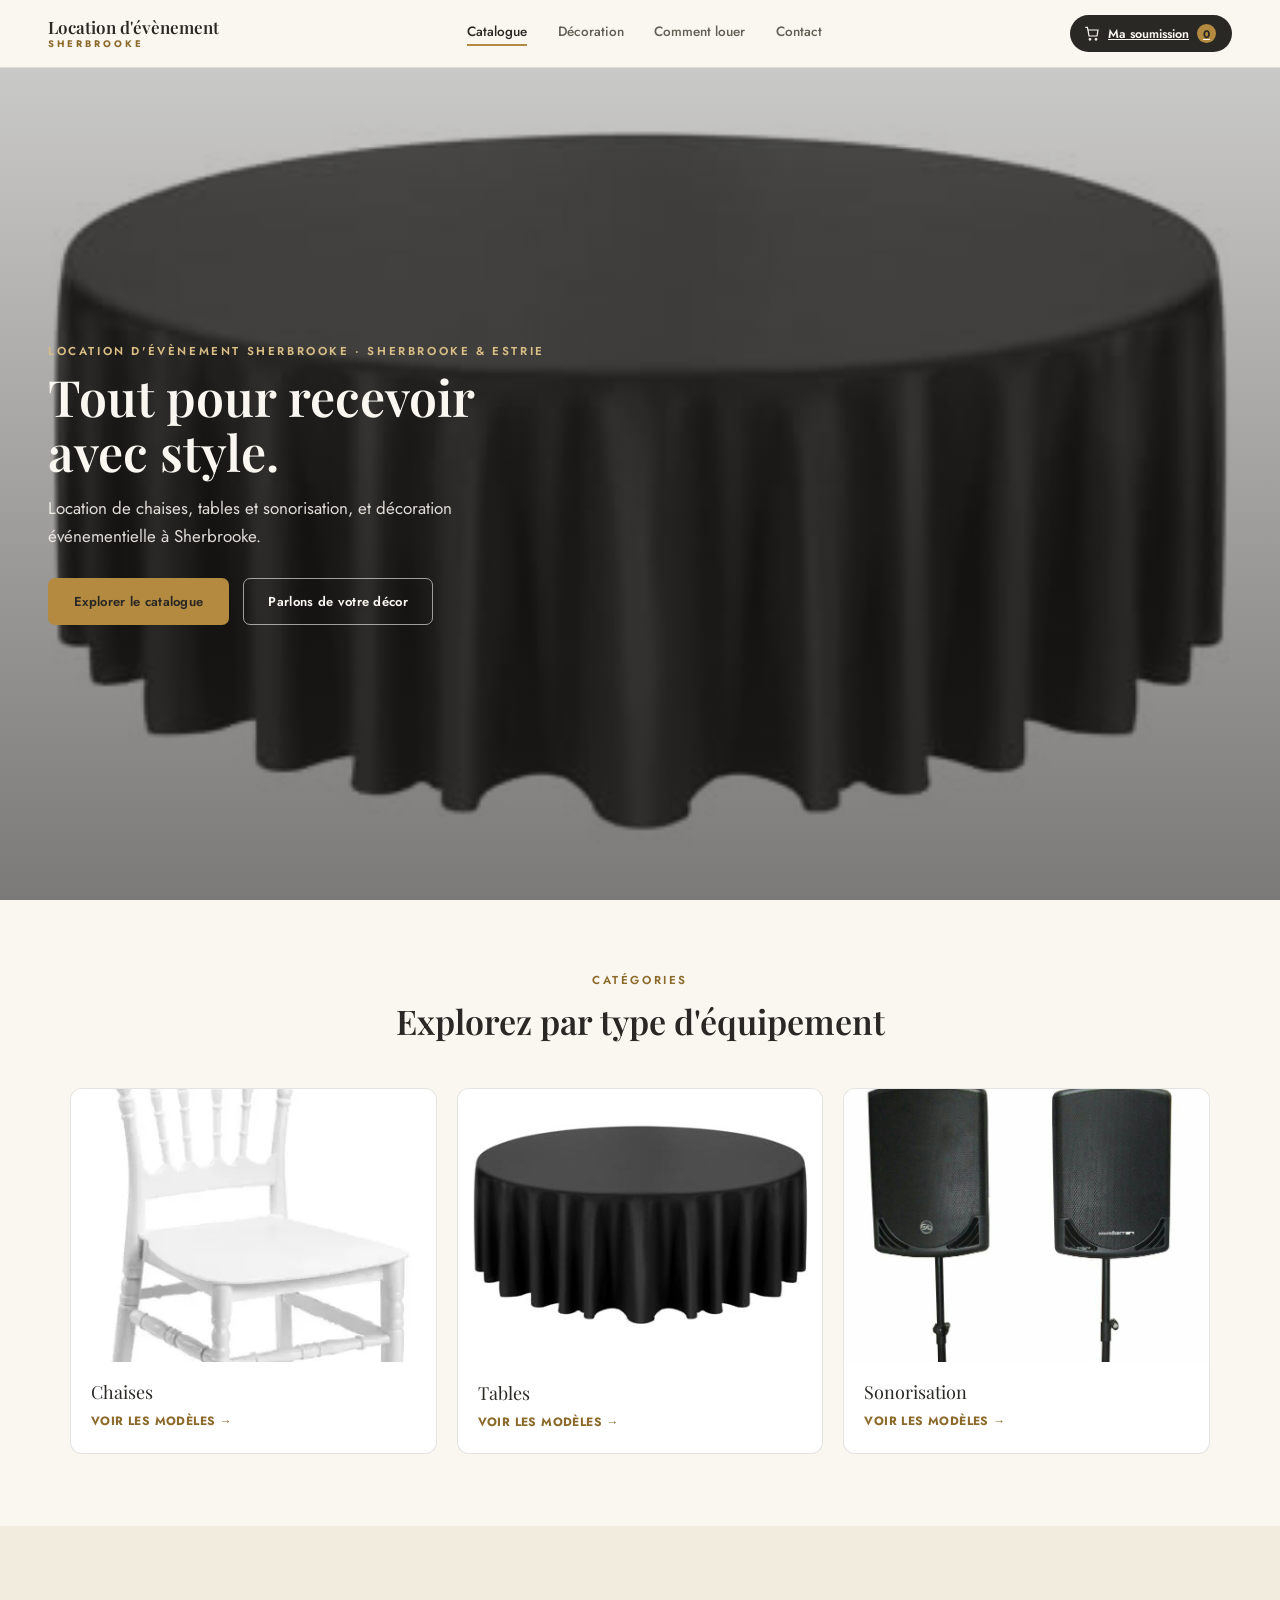
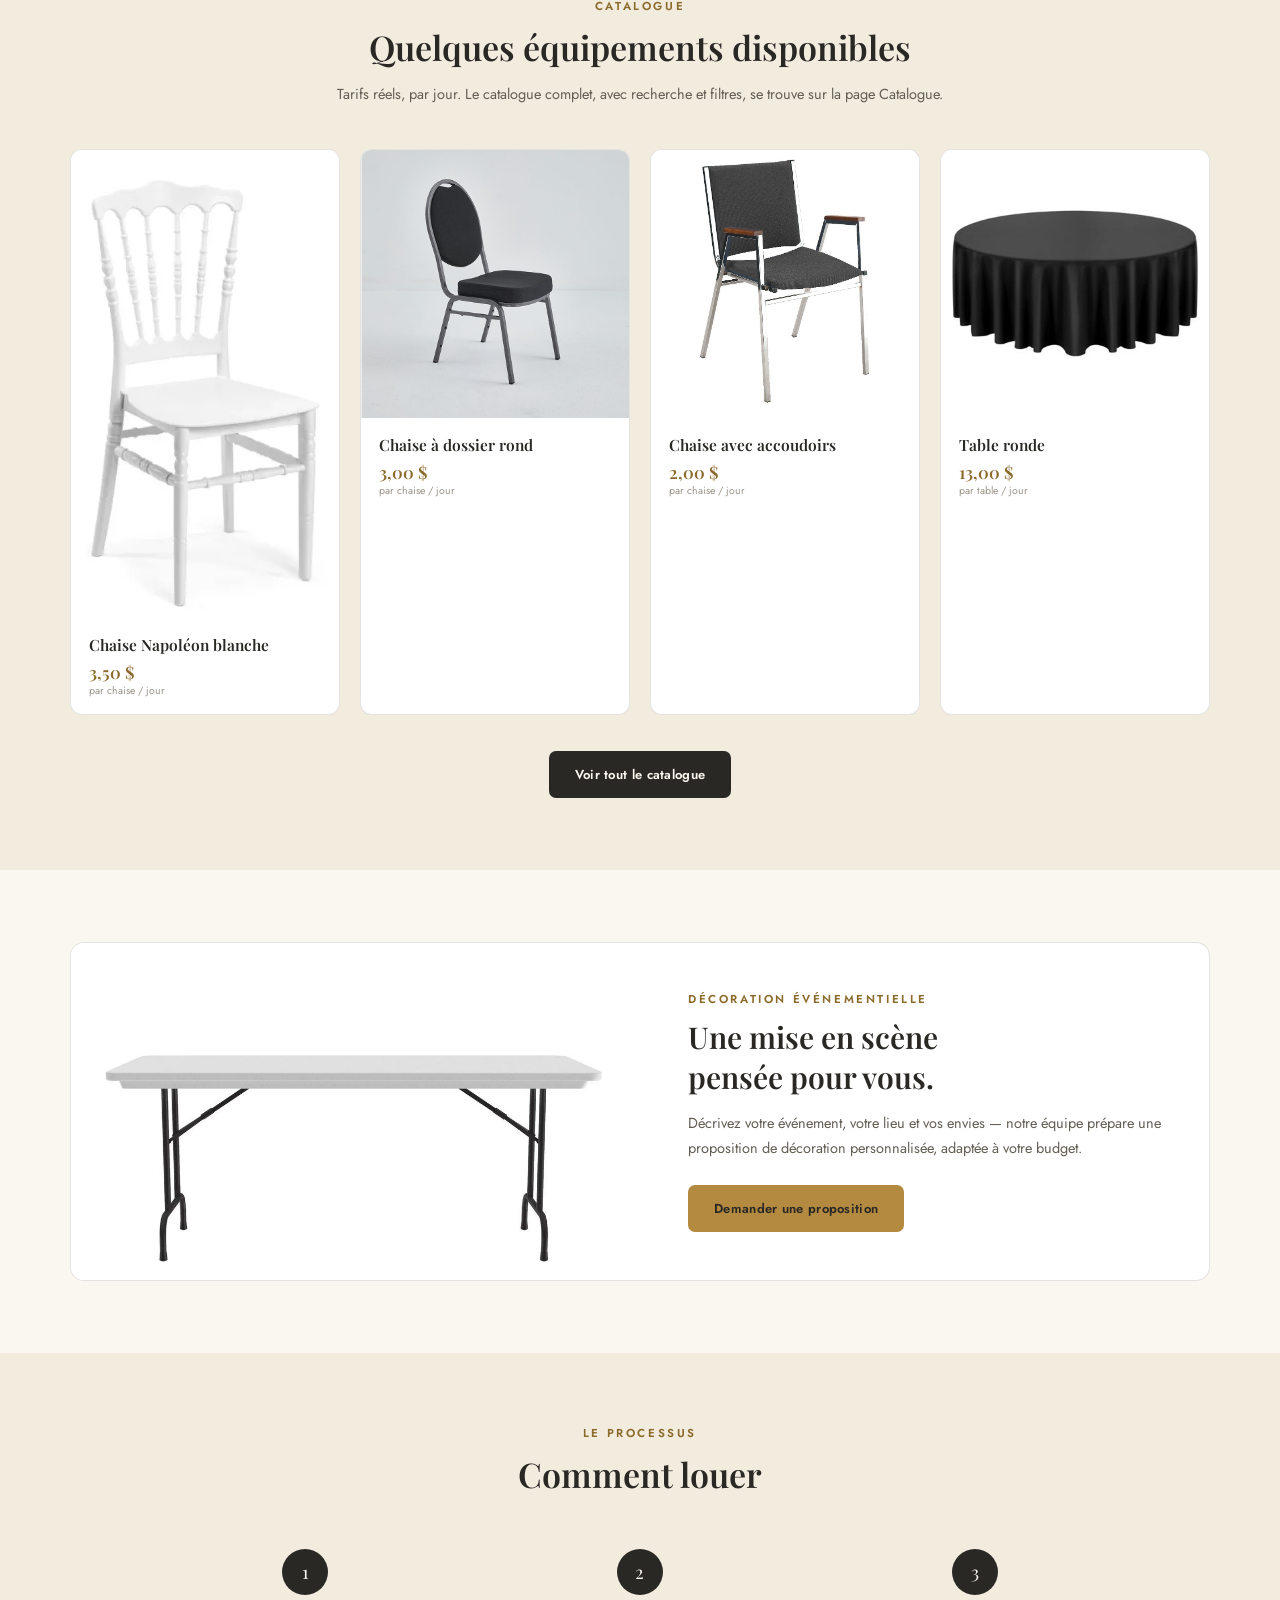
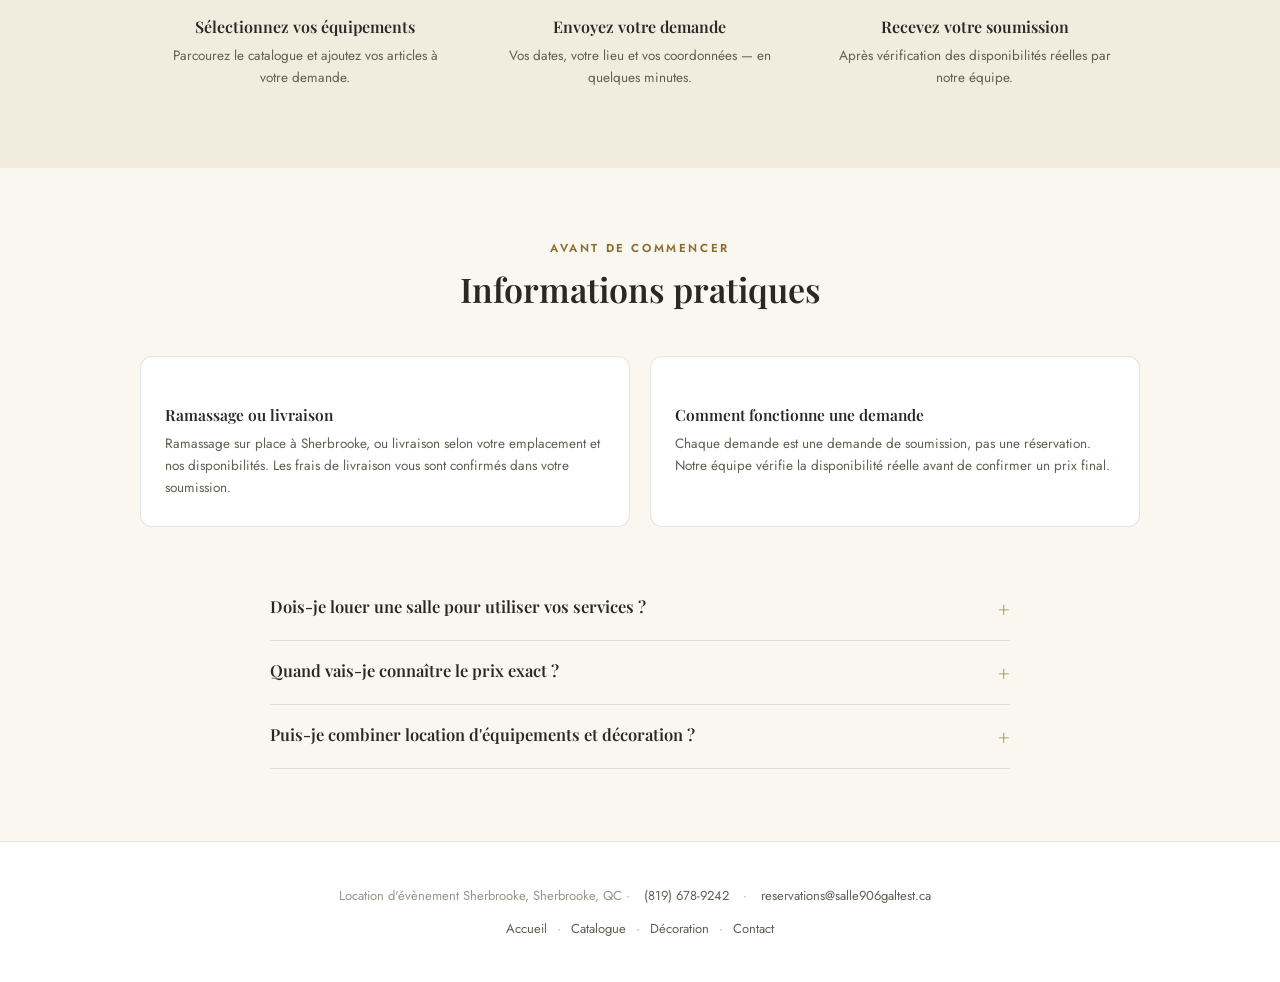
==== index.html @ 9e59a5b9 "feat: premiere version du site Location d'evenement Sherbrooke Nouveau projet, totalement distinct d" ====
<!DOCTYPE html>
<html lang="fr-CA">
<head>
<meta charset="utf-8">
<meta name="viewport" content="width=device-width, initial-scale=1">
<title>Location d'évènement Sherbrooke — Location d'équipements & décoration événementielle à Sherbrooke</title>
<meta name="description" content="Location d'évènement Sherbrooke : location de chaises, tables et sonorisation, ainsi que décoration événementielle personnalisée, pour vos événements à Sherbrooke et en Estrie — où que vous receviez.">
<link rel="canonical" href="https://locationevenementsherbrooke.ca/">
<meta property="og:type" content="website">
<meta property="og:title" content="Location d'évènement Sherbrooke | Location d'équipements & décoration événementielle">
<meta property="og:description" content="Chaises, tables, sonorisation et décoration événementielle pour particuliers, entreprises, organismes et églises — dans le lieu de votre choix.">
<meta property="og:url" content="https://locationevenementsherbrooke.ca/">
<meta property="og:image" content="https://locationevenementsherbrooke.ca/table-ronde-nappe-noire.jpg">
<meta property="og:locale" content="fr_CA">
<meta name="twitter:card" content="summary_large_image">
<link rel="preload" as="image" href="table-ronde-nappe-noire.jpg" fetchpriority="high">
<link rel="preconnect" href="https://fonts.googleapis.com">
<link href="https://fonts.googleapis.com/css2?family=Playfair+Display:ital,wght@0,500;0,600;1,500&family=Jost:wght@300;400;500;600;700&display=swap" rel="stylesheet">
<script type="application/ld+json">
{
  "@context": "https://schema.org",
  "@type": "LocalBusiness",
  "@id": "https://locationevenementsherbrooke.ca/#business",
  "name": "Location d'évènement Sherbrooke",
  "url": "https://locationevenementsherbrooke.ca/",
  "telephone": "+1-819-678-9242",
  "email": "reservations@salle906galtest.ca",
  "areaServed": "Sherbrooke, Estrie, Québec",
  "description": "Location d'équipements événementiels et décoration événementielle à Sherbrooke et en Estrie."
}
</script>
<style>
html,body{margin:0;padding:0;scroll-behavior:smooth}
*{box-sizing:border-box}
::selection{background:#BE9B52;color:#fff}
:root{
  --ivory:#FAF7F0; --ivory-2:#F2ECDE; --white:#FFFFFF;
  --anthracite:#2A2825; --anthracite-soft:#635E54; --anthracite-faint:#9A9387;
  --gold:#B38A3F; --gold-soft:#D9BE86; --gold-deep:#8C6A2B;
  --line:rgba(42,40,37,.13); --line-soft:rgba(42,40,37,.07);
}
body{font-family:'Jost',sans-serif;background:var(--ivory);color:var(--anthracite);overflow-x:hidden}
a{color:inherit}
img{max-width:100%}
h1,h2,h3{font-family:'Playfair Display',serif;font-weight:600;margin:0;text-wrap:balance;color:var(--anthracite)}
.eyebrow{font-size:11.5px;letter-spacing:2.6px;text-transform:uppercase;color:var(--gold-deep);margin-bottom:10px;font-weight:600}
.btn{display:inline-flex;align-items:center;justify-content:center;gap:8px;cursor:pointer;text-decoration:none;background:var(--anthracite);color:var(--ivory);padding:14px 26px;font-size:13px;letter-spacing:.3px;border-radius:7px;border:none;font-family:'Jost',sans-serif;font-weight:600;transition:background .2s,transform .15s}
.btn:hover{background:var(--gold-deep);transform:translateY(-1px)}
.btn-gold{background:var(--gold);color:var(--anthracite)}
.btn-gold:hover{background:var(--gold-soft)}
.btn-outline{display:inline-flex;align-items:center;justify-content:center;gap:8px;text-decoration:none;border:1.5px solid var(--anthracite);color:var(--anthracite);padding:12.5px 24px;font-size:13px;letter-spacing:.3px;border-radius:7px;background:none;cursor:pointer;font-family:'Jost',sans-serif;font-weight:600;transition:all .2s}
.btn-outline:hover{background:var(--anthracite);color:var(--ivory)}
.btn-outline.on-white{border-color:rgba(250,247,240,.6);color:var(--ivory)}
.btn-outline.on-white:hover{background:var(--ivory);color:var(--anthracite)}
.btn-sm{padding:9px 16px;font-size:12px}

/* ---- Nav (identique au catalogue) ---- */
nav{position:sticky;top:0;z-index:200;display:flex;align-items:center;justify-content:space-between;gap:16px;padding:0 clamp(18px,4vw,48px);height:68px;background:rgba(250,247,240,.94);backdrop-filter:blur(10px);border-bottom:1px solid var(--line)}
.logo-link{display:flex;flex-direction:column;justify-content:center;flex:0 0 auto;text-decoration:none;line-height:1.08}
.logo-text{font-family:'Playfair Display',serif;font-weight:600;font-size:clamp(14px,2.1vw,17px);color:var(--anthracite);white-space:nowrap}
.logo-sub{display:block;font-family:'Jost',sans-serif;font-size:9.5px;letter-spacing:3px;color:var(--gold-deep);font-weight:700;margin-top:2px}
.nav-center{display:none;gap:clamp(18px,2.4vw,36px);font-size:13.5px;font-weight:500}
.nav-center a{text-decoration:none;color:var(--anthracite-soft);padding-bottom:3px;border-bottom:2px solid transparent;transition:color .2s,border-color .2s}
.nav-center a:hover,.nav-center a.is-current{color:var(--anthracite);border-color:var(--gold)}
.nav-right{display:flex;align-items:center;gap:10px}
.cart-btn{position:relative;display:inline-flex;align-items:center;gap:8px;background:var(--anthracite);color:var(--ivory);border:none;border-radius:999px;padding:9px 16px 9px 14px;font-size:12.5px;font-weight:600;cursor:pointer;font-family:'Jost',sans-serif}
.cart-btn .count{background:var(--gold);color:var(--anthracite);border-radius:999px;min-width:19px;height:19px;padding:0 5px;display:inline-flex;align-items:center;justify-content:center;font-size:11px;font-weight:700}
.menu-toggle{display:flex;align-items:center;justify-content:center;width:40px;height:40px;background:none;border:1px solid var(--line);border-radius:7px;cursor:pointer;color:var(--anthracite)}
@media (min-width:900px){ .nav-center{display:flex} .menu-toggle{display:none} }
.mobile-menu{position:fixed;inset:68px 0 0 0;z-index:190;background:var(--ivory);display:none;flex-direction:column;padding:28px clamp(18px,4vw,48px);gap:4px;overflow-y:auto}
.mobile-menu.is-open{display:flex}
.mobile-menu a{text-decoration:none;color:var(--anthracite);font-family:'Playfair Display',serif;font-size:26px;padding:14px 0;border-bottom:1px solid var(--line-soft)}
@media (min-width:900px){ .mobile-menu{display:none!important} }

section{padding:72px clamp(18px,4vw,48px)}
.section-head{text-align:center;max-width:620px;margin:0 auto 44px}
.section-head p{color:var(--anthracite-soft);font-size:14.5px;line-height:1.65;margin-top:12px}
.section-head h2{font-size:clamp(25px,3.2vw,34px)}
.reveal{opacity:0;transform:translateY(22px);transition:opacity .7s cubic-bezier(.2,.7,.2,1),transform .7s cubic-bezier(.2,.7,.2,1)}
.reveal.is-visible{opacity:1;transform:none}
.reveal-delay-1.is-visible{transition-delay:.1s}
.reveal-delay-2.is-visible{transition-delay:.2s}
@media (prefers-reduced-motion:reduce){ .reveal{opacity:1!important;transform:none!important;transition:none!important} html{scroll-behavior:auto} }

/* ---- Hero ---- */
.hero{position:relative;min-height:calc(100vh - 68px);max-height:680px;display:flex;align-items:center;background:linear-gradient(180deg,rgba(42,40,37,.25) 0%,rgba(42,40,37,.62) 100%),url('table-ronde-nappe-noire.jpg');background-size:cover;background-position:center}
.hero-inner{padding:0 clamp(18px,4vw,48px);max-width:720px;color:var(--ivory)}
.hero .eyebrow{color:var(--gold-soft)}
.hero h1{font-size:clamp(30px,5vw,50px);line-height:1.1;color:var(--ivory)}
.hero p.lead{font-size:clamp(14.5px,1.5vw,17px);color:rgba(250,247,240,.88);line-height:1.6;max-width:480px;margin:16px 0 0}
.hero .ctas{display:flex;gap:14px;flex-wrap:wrap;margin-top:28px}

/* ---- Catégories ---- */
.cat-grid{display:grid;grid-template-columns:repeat(auto-fit,minmax(230px,1fr));gap:20px;max-width:1140px;margin:0 auto}
.cat-card{display:flex;flex-direction:column;text-decoration:none;background:var(--white);border:1px solid var(--line);border-radius:12px;overflow:hidden;transition:transform .2s,box-shadow .2s}
.cat-card:hover{transform:translateY(-4px);box-shadow:0 18px 36px -16px rgba(42,40,37,.22)}
.cat-photo{aspect-ratio:4/3;background-size:cover;background-position:center}
.cat-body{padding:18px 20px 22px}
.cat-title{font-family:'Playfair Display',serif;font-size:18px;color:var(--anthracite)}
.cat-link{display:block;margin-top:8px;font-size:12px;letter-spacing:.4px;text-transform:uppercase;color:var(--gold-deep);font-weight:700}

/* ---- Produits (apercu) ---- */
.pgrid{display:grid;grid-template-columns:repeat(auto-fit,minmax(230px,1fr));gap:20px;max-width:1140px;margin:0 auto}
.pcard{background:var(--white);border:1px solid var(--line);border-radius:12px;overflow:hidden;display:flex;flex-direction:column;transition:transform .2s,box-shadow .2s}
.pcard:hover{transform:translateY(-3px);box-shadow:0 16px 32px -14px rgba(42,40,37,.2)}
.pcard-photo{position:relative;aspect-ratio:4/3;background:linear-gradient(145deg,#efe7d6,#e3d8c0)}
.pcard-photo img{width:100%;height:100%;object-fit:cover;display:block}
.pcard-body{padding:16px 18px}
.pcard-body h3{font-size:15.5px}
.pcard-price{font-family:'Playfair Display',serif;font-size:17px;font-weight:600;color:var(--gold-deep);margin-top:6px}
.pcard-price small{display:block;font-family:'Jost',sans-serif;font-weight:400;font-size:10.5px;color:var(--anthracite-faint)}

/* ---- Décoration teaser ---- */
.deco-band{max-width:1140px;margin:0 auto;display:grid;grid-template-columns:1fr 1fr;gap:0;background:var(--white);border:1px solid var(--line);border-radius:14px;overflow:hidden}
.deco-band .photo{background-size:cover;background-position:center 30%;min-height:300px}
.deco-band .copy{padding:clamp(28px,4vw,48px);display:flex;flex-direction:column;justify-content:center}
.deco-band .copy p{font-size:14.5px;line-height:1.7;color:var(--anthracite-soft);margin:14px 0 24px}
@media (max-width:760px){ .deco-band{grid-template-columns:1fr} .deco-band .photo{order:-1;min-height:220px} }

/* ---- Comment louer : étapes ---- */
.steps3{display:grid;grid-template-columns:repeat(auto-fit,minmax(200px,1fr));gap:24px;max-width:980px;margin:0 auto}
.step3{text-align:center;padding:8px}
.step3-num{width:46px;height:46px;border-radius:50%;background:var(--anthracite);color:var(--ivory);font-family:'Playfair Display',serif;font-size:18px;display:flex;align-items:center;justify-content:center;margin:0 auto 16px}
.step3 h4{font-size:16px;margin-bottom:8px;font-family:'Playfair Display',serif;font-weight:600}
.step3 p{font-size:13.5px;color:var(--anthracite-soft);line-height:1.6;margin:0}

/* ---- Infos pratiques / FAQ ---- */
.info-grid{display:grid;grid-template-columns:repeat(auto-fit,minmax(240px,1fr));gap:20px;max-width:1000px;margin:0 auto 50px}
.info-card{background:var(--white);border:1px solid var(--line);border-radius:12px;padding:26px 24px}
.info-card h4{font-size:15.5px;font-family:'Playfair Display',serif;font-weight:600;margin-bottom:8px}
.info-card p{font-size:13.5px;color:var(--anthracite-soft);line-height:1.65;margin:0}
.faq{max-width:740px;margin:0 auto}
details{border-bottom:1px solid var(--line);padding:18px 0}
summary{cursor:pointer;list-style:none;display:flex;justify-content:space-between;gap:16px;font-family:'Playfair Display',serif;font-weight:600;font-size:16.5px}
summary::-webkit-details-marker{display:none}
summary::after{content:'+';color:var(--gold-deep);font-size:20px}
details[open] summary::after{content:'−'}
details p{font-size:13.5px;color:var(--anthracite-soft);line-height:1.7;margin:12px 0 0}

footer{padding:44px clamp(18px,4vw,48px);border-top:1px solid var(--line);text-align:center;font-size:13px;color:var(--anthracite-faint);background:var(--white)}
footer a{text-decoration:none;color:var(--anthracite-soft);margin:0 10px}
footer a:hover{color:var(--gold-deep)}
</style>
</head>
<body>
<noscript>
  <div style="font-family:sans-serif;background:#FAF7F0;color:#2A2825;padding:32px;max-width:900px;margin:0 auto;line-height:1.6">
    <h1>Location d'évènement Sherbrooke — Location d'équipements &amp; décoration événementielle à Sherbrooke</h1>
    <p>Chaises, tables, sonorisation et décoration événementielle, pour particuliers, entreprises, organismes et églises — où que vous receviez.</p>
    <p>Téléphone : <a href="tel:+18196789242">(819) 678-9242</a> — Courriel : <a href="mailto:reservations@salle906galtest.ca">reservations@salle906galtest.ca</a></p>
  </div>
</noscript>

<nav>
  <a class="logo-link" href="/"><span class="logo-text">Location d'évènement</span><span class="logo-sub">SHERBROOKE</span></a>
  <div class="nav-center">
    <a href="/catalogue" class="is-current">Catalogue</a>
    <a href="/decoration">Décoration</a>
    <a href="#comment-louer">Comment louer</a>
    <a href="/contact">Contact</a>
  </div>
  <div class="nav-right">
    <a class="cart-btn" href="/catalogue#panier">
      <svg width="16" height="16" viewBox="0 0 24 24" fill="none" stroke="currentColor" stroke-width="1.8"><path d="M6 6h15l-1.5 9h-12z"/><circle cx="9" cy="20" r="1.2"/><circle cx="18" cy="20" r="1.2"/><path d="M6 6L5 2H2"/></svg>
      Ma soumission <span class="count" id="cart-count">0</span>
    </a>
    <button class="menu-toggle" id="menu-toggle" aria-label="Ouvrir le menu" aria-expanded="false">
      <svg width="18" height="18" viewBox="0 0 24 24" fill="none" stroke="currentColor" stroke-width="1.8"><path d="M3 6h18M3 12h18M3 18h18"/></svg>
    </button>
  </div>
</nav>
<div class="mobile-menu" id="mobile-menu">
  <a href="/catalogue">Catalogue</a>
  <a href="/decoration">Décoration</a>
  <a href="#comment-louer">Comment louer</a>
  <a href="/contact">Contact</a>
</div>

<!-- ============ BANNIÈRE D'ACCUEIL ============ -->
<section class="hero" style="padding:0">
  <div class="hero-inner">
    <div class="eyebrow">Location d'évènement Sherbrooke · Sherbrooke &amp; Estrie</div>
    <h1>Tout pour recevoir avec style.</h1>
    <p class="lead">Location de chaises, tables et sonorisation, et décoration événementielle à Sherbrooke.</p>
    <div class="ctas">
      <a class="btn btn-gold" href="/catalogue">Explorer le catalogue</a>
      <a class="btn-outline on-white" href="/decoration">Parlons de votre décor</a>
    </div>
  </div>
</section>

<!-- ============ CATÉGORIES VISUELLES ============ -->
<section>
  <div class="section-head reveal">
    <div class="eyebrow">Catégories</div>
    <h2>Explorez par type d'équipement</h2>
  </div>
  <div class="cat-grid">
    <a class="cat-card reveal" href="/catalogue?cat=chaises">
      <div class="cat-photo" style="background-image:url('chaise-napoleon-blanche.webp')"></div>
      <div class="cat-body"><div class="cat-title">Chaises</div><span class="cat-link">Voir les modèles →</span></div>
    </a>
    <a class="cat-card reveal reveal-delay-1" href="/catalogue?cat=tables">
      <div class="cat-photo" style="background-image:url('table-ronde-nappe-noire.jpg')"></div>
      <div class="cat-body"><div class="cat-title">Tables</div><span class="cat-link">Voir les modèles →</span></div>
    </a>
    <a class="cat-card reveal reveal-delay-2" href="/catalogue?cat=sonorisation">
      <div class="cat-photo" style="background-image:url('haut-parleur-sur-pied.jpg');background-position:center 10%"></div>
      <div class="cat-body"><div class="cat-title">Sonorisation</div><span class="cat-link">Voir les modèles →</span></div>
    </a>
  </div>
</section>

<!-- ============ SÉLECTION DU CATALOGUE ============ -->
<section class="on-white" style="background:var(--ivory-2)">
  <div class="section-head reveal">
    <div class="eyebrow">Catalogue</div>
    <h2>Quelques équipements disponibles</h2>
    <p>Tarifs réels, par jour. Le catalogue complet, avec recherche et filtres, se trouve sur la page Catalogue.</p>
  </div>
  <div class="pgrid" id="preview-grid"></div>
  <div style="text-align:center;margin-top:36px">
    <a class="btn" href="/catalogue">Voir tout le catalogue</a>
  </div>
</section>

<!-- ============ DÉCORATION ÉVÉNEMENTIELLE ============ -->
<section>
  <div class="deco-band reveal">
    <div class="photo" style="background-image:url('table-rectangulaire-pliante.jpg')"></div>
    <div class="copy">
      <div class="eyebrow">Décoration événementielle</div>
      <h2 style="font-size:clamp(23px,3vw,30px)">Une mise en scène pensée pour vous.</h2>
      <p>Décrivez votre événement, votre lieu et vos envies — notre équipe prépare une proposition de décoration personnalisée, adaptée à votre budget.</p>
      <div><a class="btn btn-gold" href="/decoration">Demander une proposition</a></div>
    </div>
  </div>
</section>

<!-- ============ COMMENT LOUER ============ -->
<section id="comment-louer" style="background:var(--ivory-2)">
  <div class="section-head reveal">
    <div class="eyebrow">Le processus</div>
    <h2>Comment louer</h2>
  </div>
  <div class="steps3">
    <div class="step3 reveal"><div class="step3-num">1</div><h4>Sélectionnez vos équipements</h4><p>Parcourez le catalogue et ajoutez vos articles à votre demande.</p></div>
    <div class="step3 reveal reveal-delay-1"><div class="step3-num">2</div><h4>Envoyez votre demande</h4><p>Vos dates, votre lieu et vos coordonnées — en quelques minutes.</p></div>
    <div class="step3 reveal reveal-delay-2"><div class="step3-num">3</div><h4>Recevez votre soumission</h4><p>Après vérification des disponibilités réelles par notre équipe.</p></div>
  </div>
</section>

<!-- ============ INFOS PRATIQUES + FAQ ============ -->
<section>
  <div class="section-head reveal">
    <div class="eyebrow">Avant de commencer</div>
    <h2>Informations pratiques</h2>
  </div>
  <div class="info-grid">
    <div class="info-card reveal">
      <h4>Ramassage ou livraison</h4>
      <p>Ramassage sur place à Sherbrooke, ou livraison selon votre emplacement et nos disponibilités. Les frais de livraison vous sont confirmés dans votre soumission.</p>
    </div>
    <div class="info-card reveal reveal-delay-1">
      <h4>Comment fonctionne une demande</h4>
      <p>Chaque demande est une demande de soumission, pas une réservation. Notre équipe vérifie la disponibilité réelle avant de confirmer un prix final.</p>
    </div>
  </div>
  <div class="faq">
    <details>
      <summary>Dois-je louer une salle pour utiliser vos services ?</summary>
      <p>Non. Vous pouvez organiser votre événement dans le lieu de votre choix et louer uniquement le matériel ou la décoration dont vous avez besoin.</p>
    </details>
    <details>
      <summary>Quand vais-je connaître le prix exact ?</summary>
      <p>Après l'envoi de votre demande, notre équipe vérifie la disponibilité réelle et vous transmet une soumission précise par courriel.</p>
    </details>
    <details>
      <summary>Puis-je combiner location d'équipements et décoration ?</summary>
      <p>Oui. Cochez l'option décoration dans le formulaire de soumission, ou envoyez une demande distincte depuis la page Décoration.</p>
    </details>
  </div>
</section>

<footer>
  <div>Location d'évènement Sherbrooke, Sherbrooke, QC · <a href="tel:+18196789242">(819) 678-9242</a> · <a href="mailto:reservations@salle906galtest.ca">reservations@salle906galtest.ca</a></div>
  <div style="margin-top:14px">
    <a href="/">Accueil</a>·<a href="/catalogue">Catalogue</a>·<a href="/decoration">Décoration</a>·<a href="/contact">Contact</a>
  </div>
</footer>

<script src="./equipment-catalog.js"></script>
<script>
function formatCAD(n){ return Number(n).toLocaleString('fr-CA', { style:'currency', currency:'CAD' }); }
function renderPreview(){
  const el = document.getElementById('preview-grid');
  const items = EQUIPMENT_ITEMS.filter(i => i.price != null).slice(0, 4);
  el.innerHTML = items.map(i => `
    <div class="pcard">
      <div class="pcard-photo">
        ${i.photo ? `<img src="${i.photo}" alt="${i.name}" loading="lazy" style="object-position:${i.photoPosition||'center'}" onerror="this.style.display='none'">` : ''}
      </div>
      <div class="pcard-body">
        <h3>${i.name}</h3>
        <div class="pcard-price">${formatCAD(i.price)}<small>${i.unit||''}</small></div>
      </div>
    </div>`).join('');
}
function renderCartCount(){
  try {
    const cart = JSON.parse(sessionStorage.getItem('eq906r_cart_v1') || '[]');
    document.getElementById('cart-count').textContent = cart.reduce((n,c)=>n+c.qty,0);
  } catch(e){}
}
const menuToggle = document.getElementById('menu-toggle');
const mobileMenu = document.getElementById('mobile-menu');
menuToggle.addEventListener('click', () => {
  const open = mobileMenu.classList.toggle('is-open');
  menuToggle.setAttribute('aria-expanded', open ? 'true' : 'false');
});
function initReveal(){
  const els = document.querySelectorAll('.reveal:not(.is-visible)');
  if (!('IntersectionObserver' in window)) { els.forEach(el => el.classList.add('is-visible')); return; }
  const io = new IntersectionObserver((entries) => {
    entries.forEach(entry => { if (entry.isIntersecting){ entry.target.classList.add('is-visible'); io.unobserve(entry.target); } });
  }, { threshold:.15, rootMargin:'0px 0px -60px 0px' });
  els.forEach(el => io.observe(el));
}
renderPreview();
renderCartCount();
initReveal();
</script>
</body>
</html>
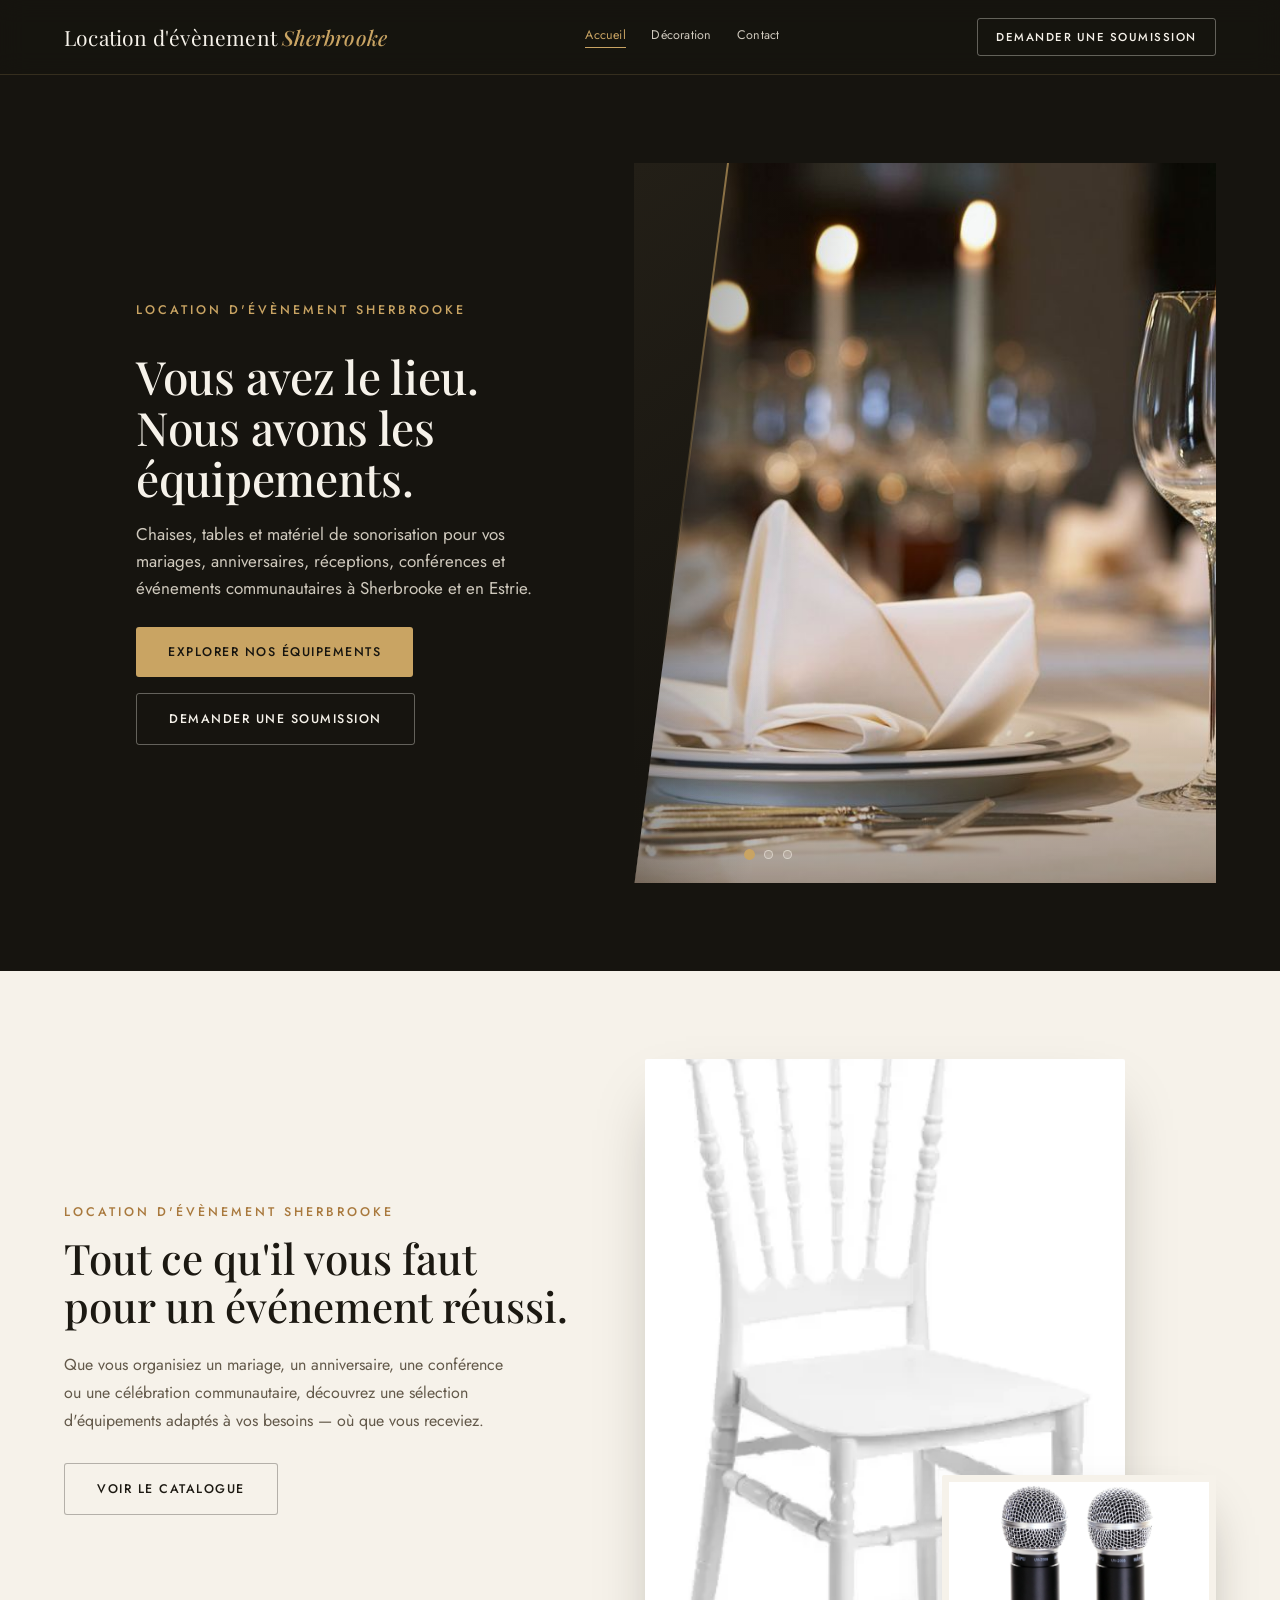
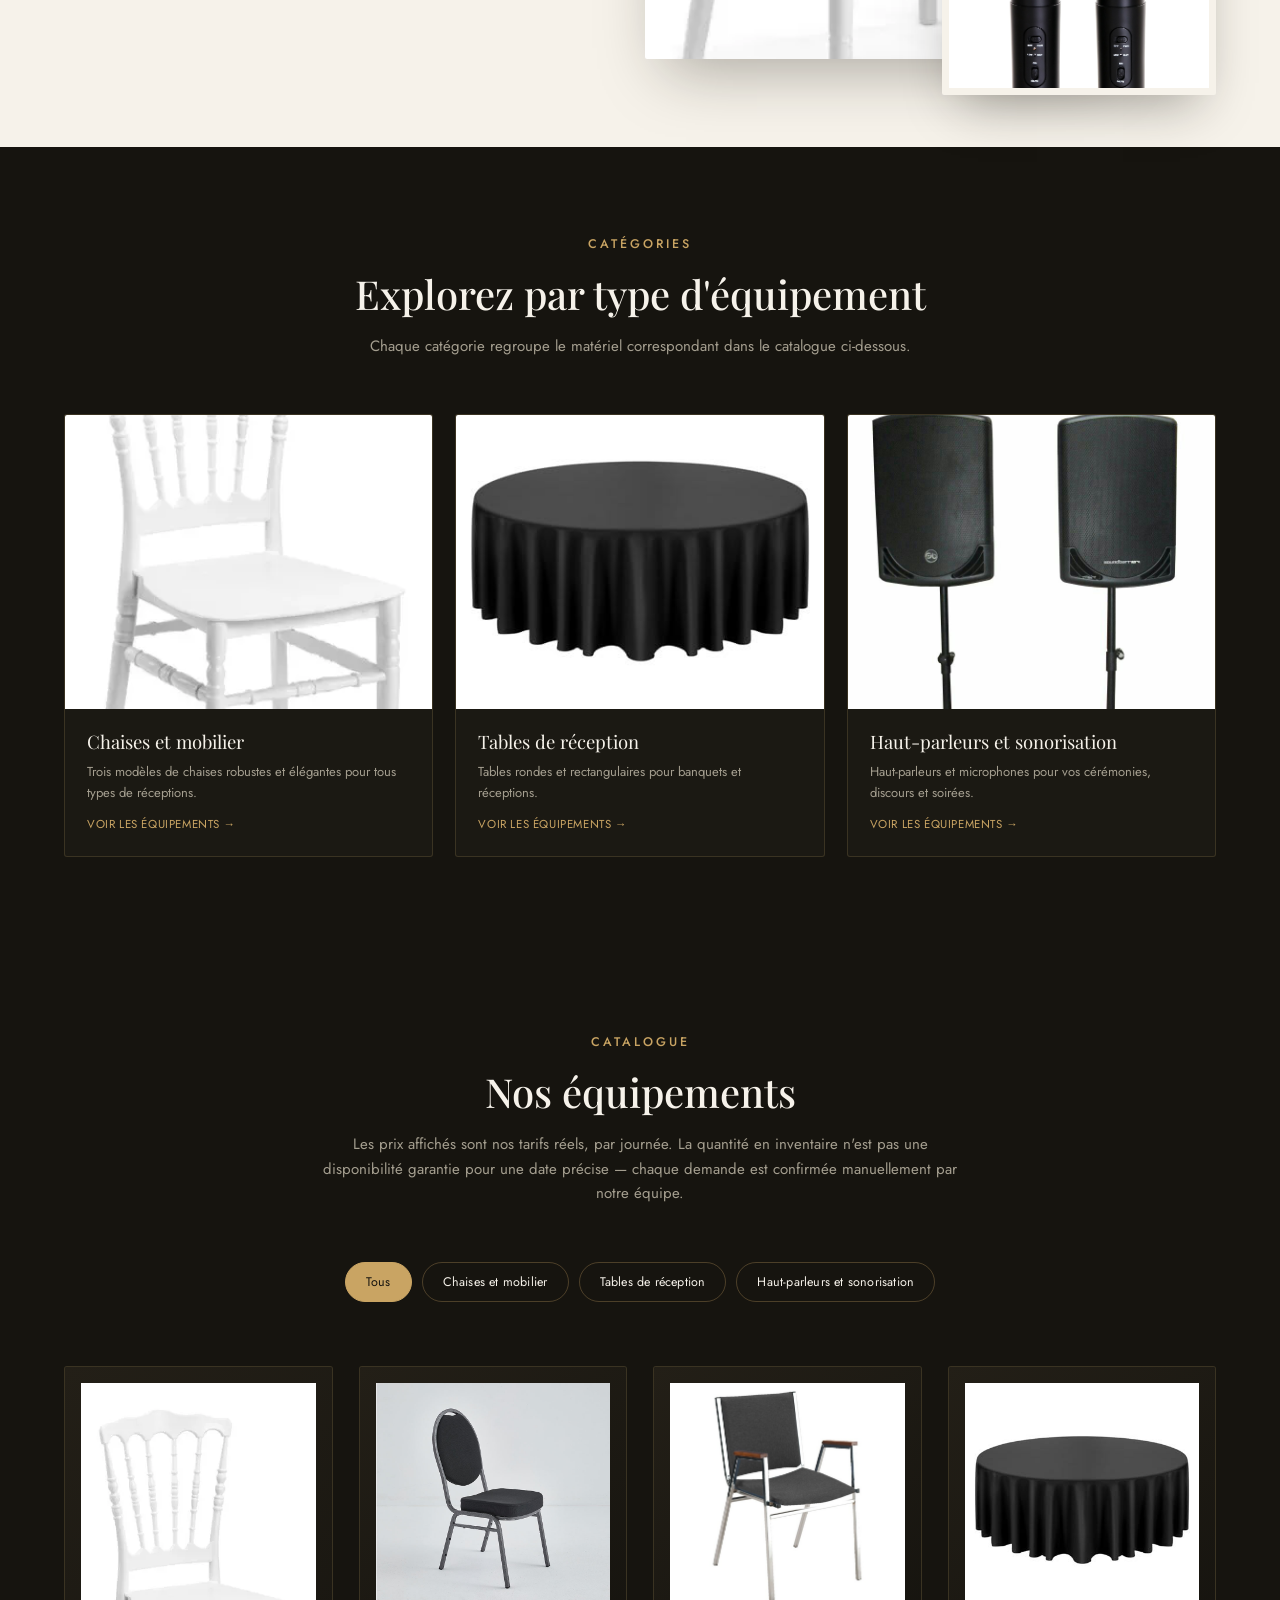
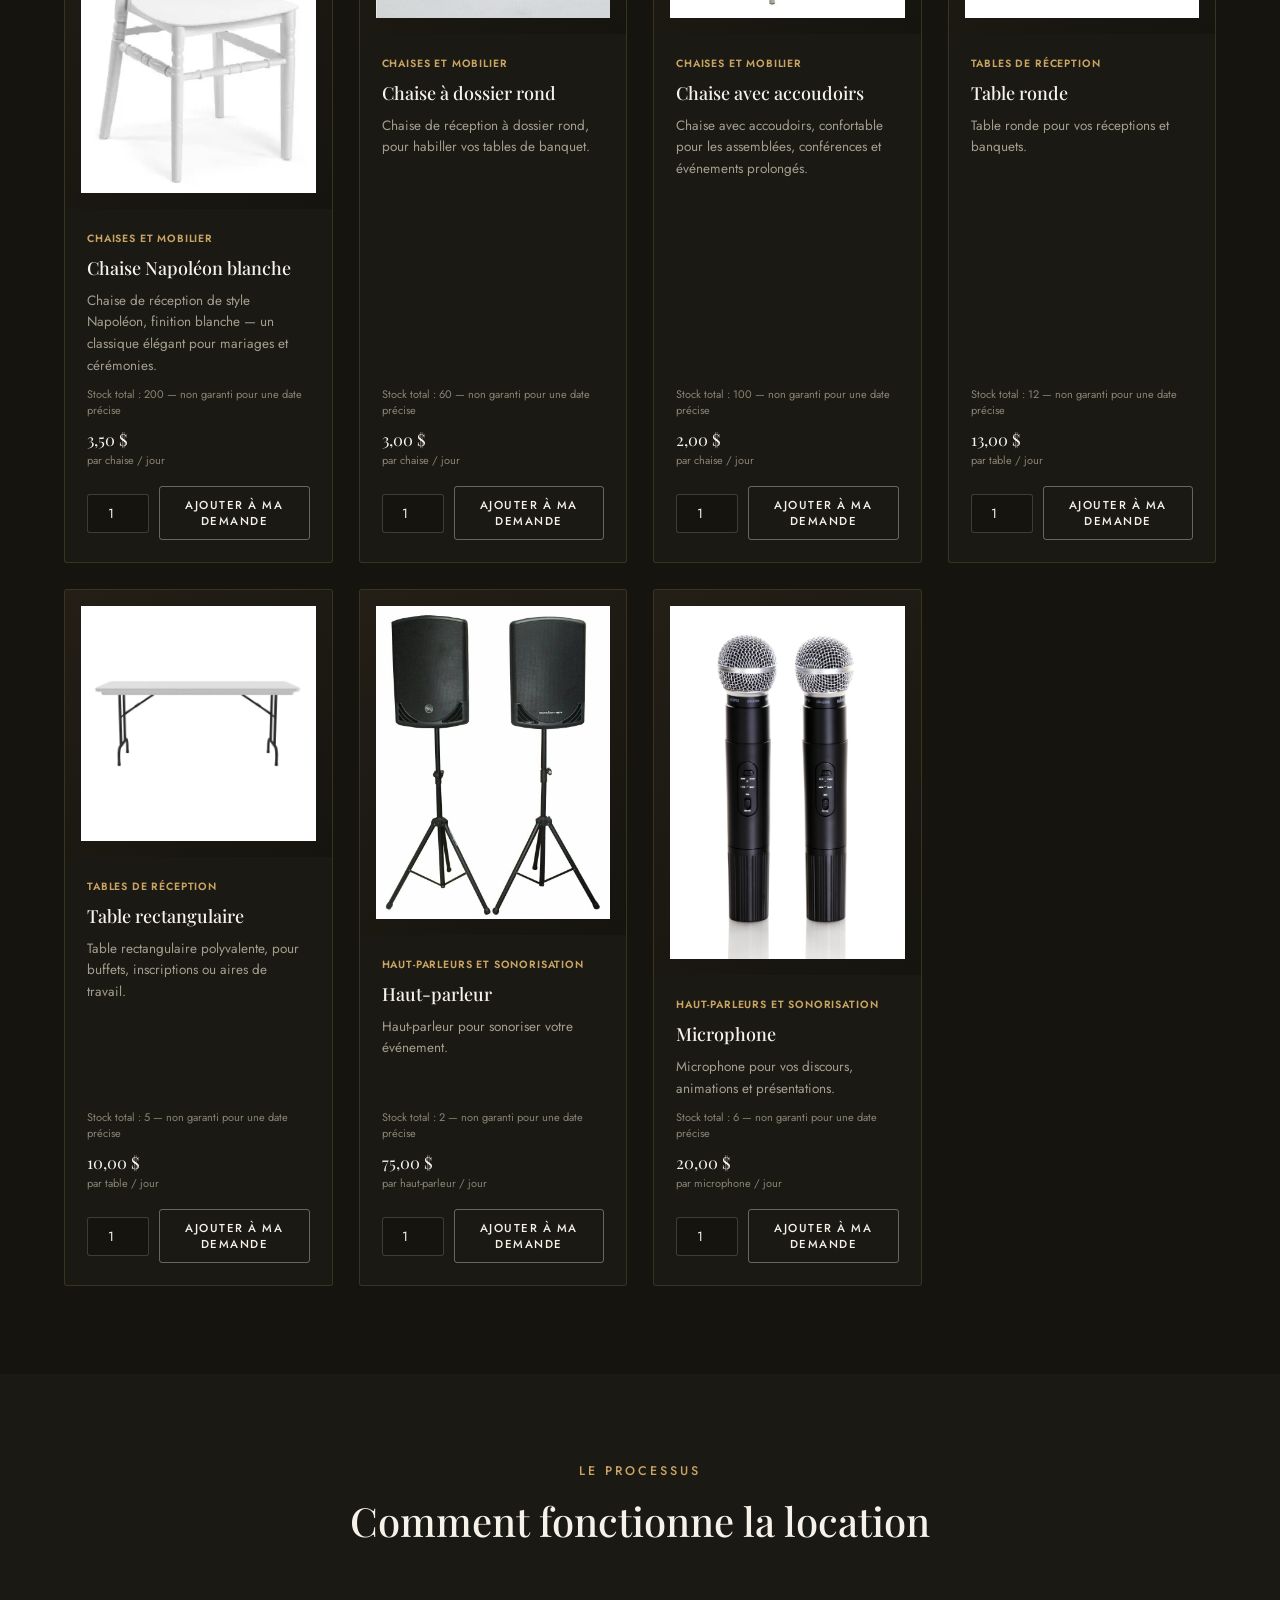
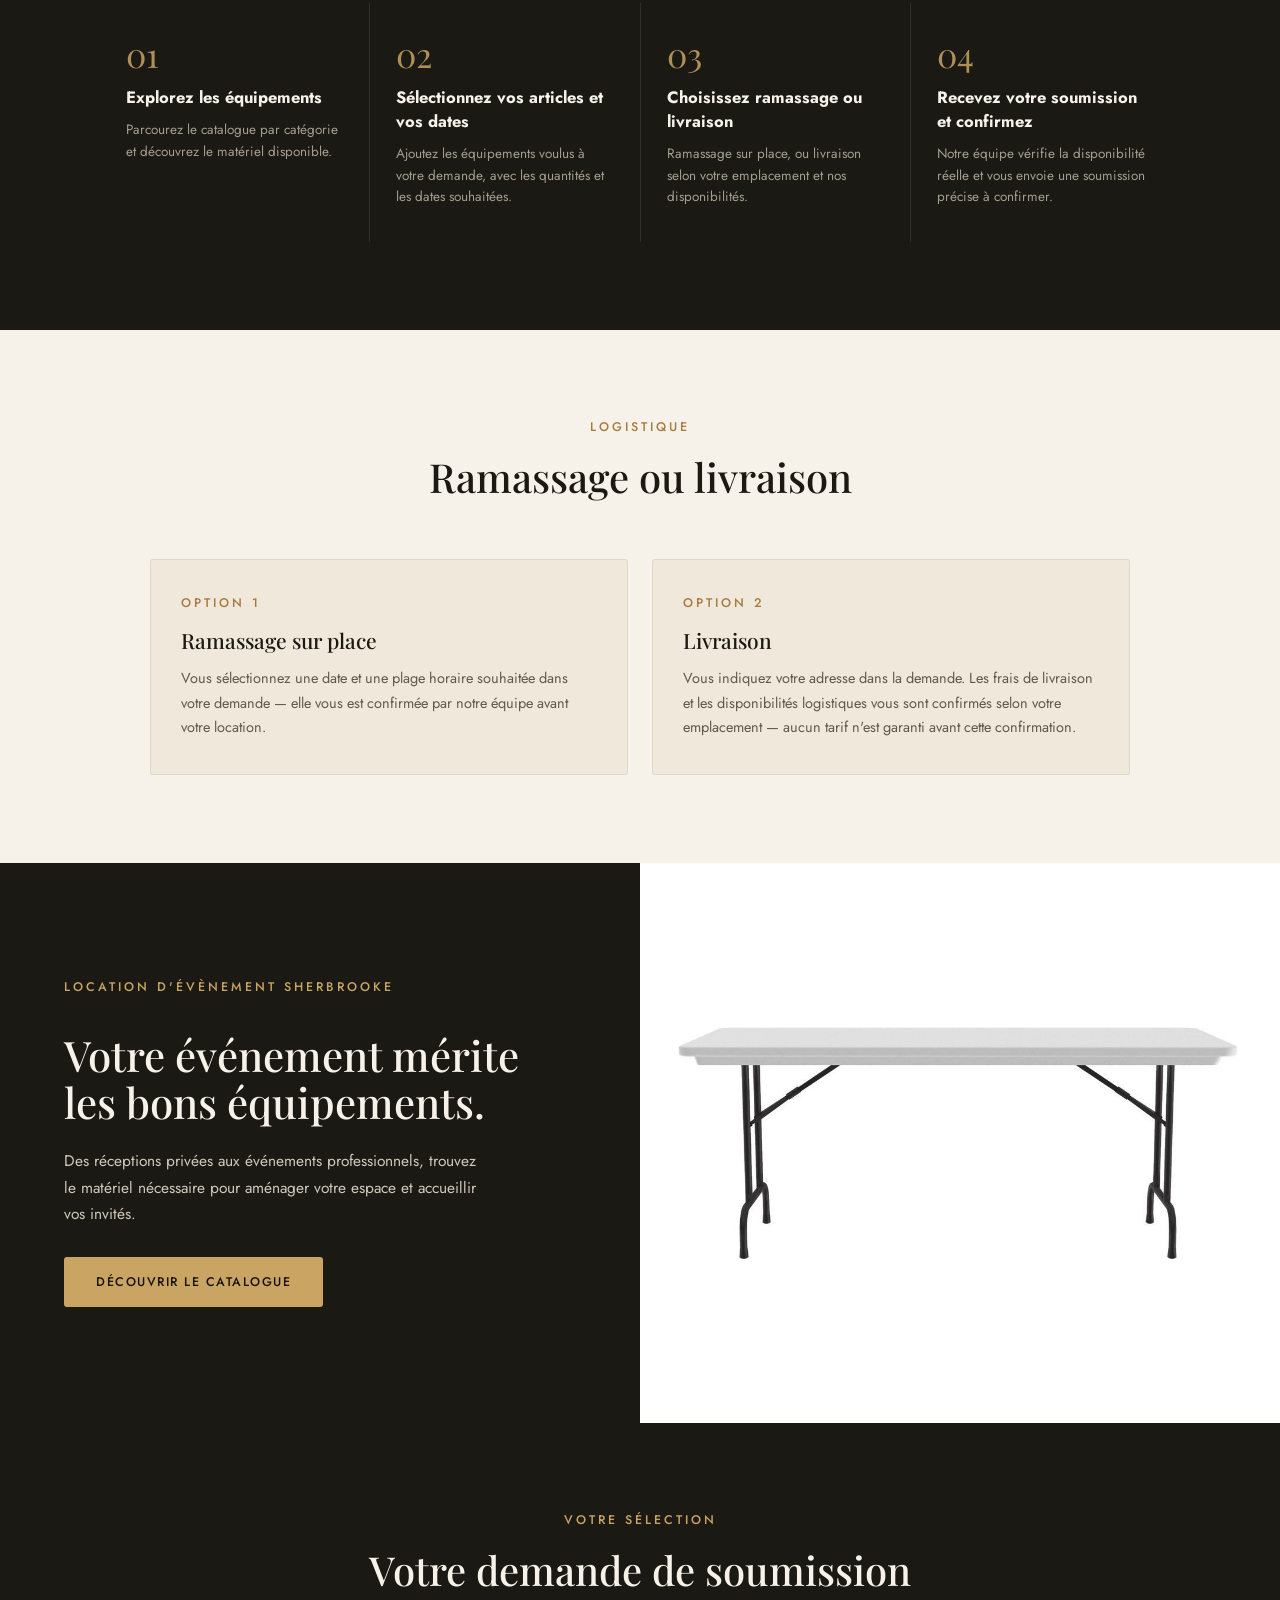
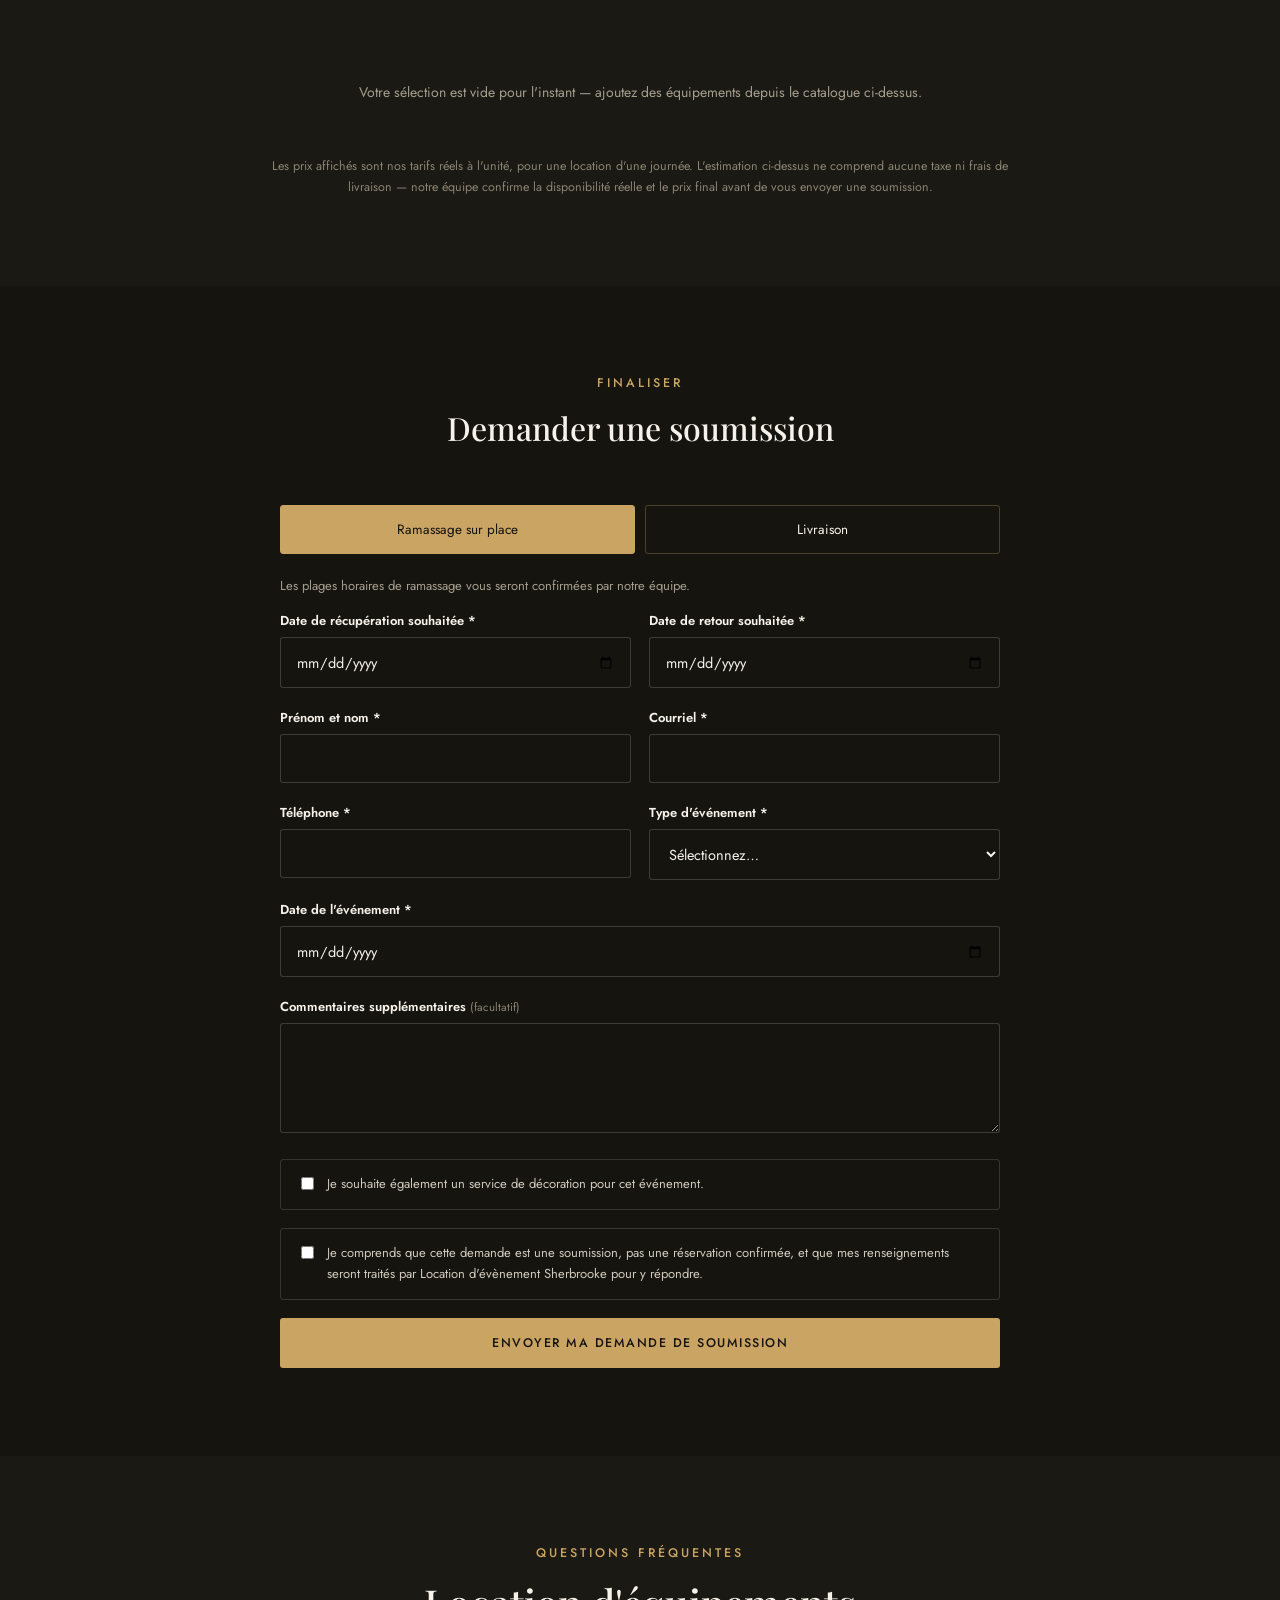
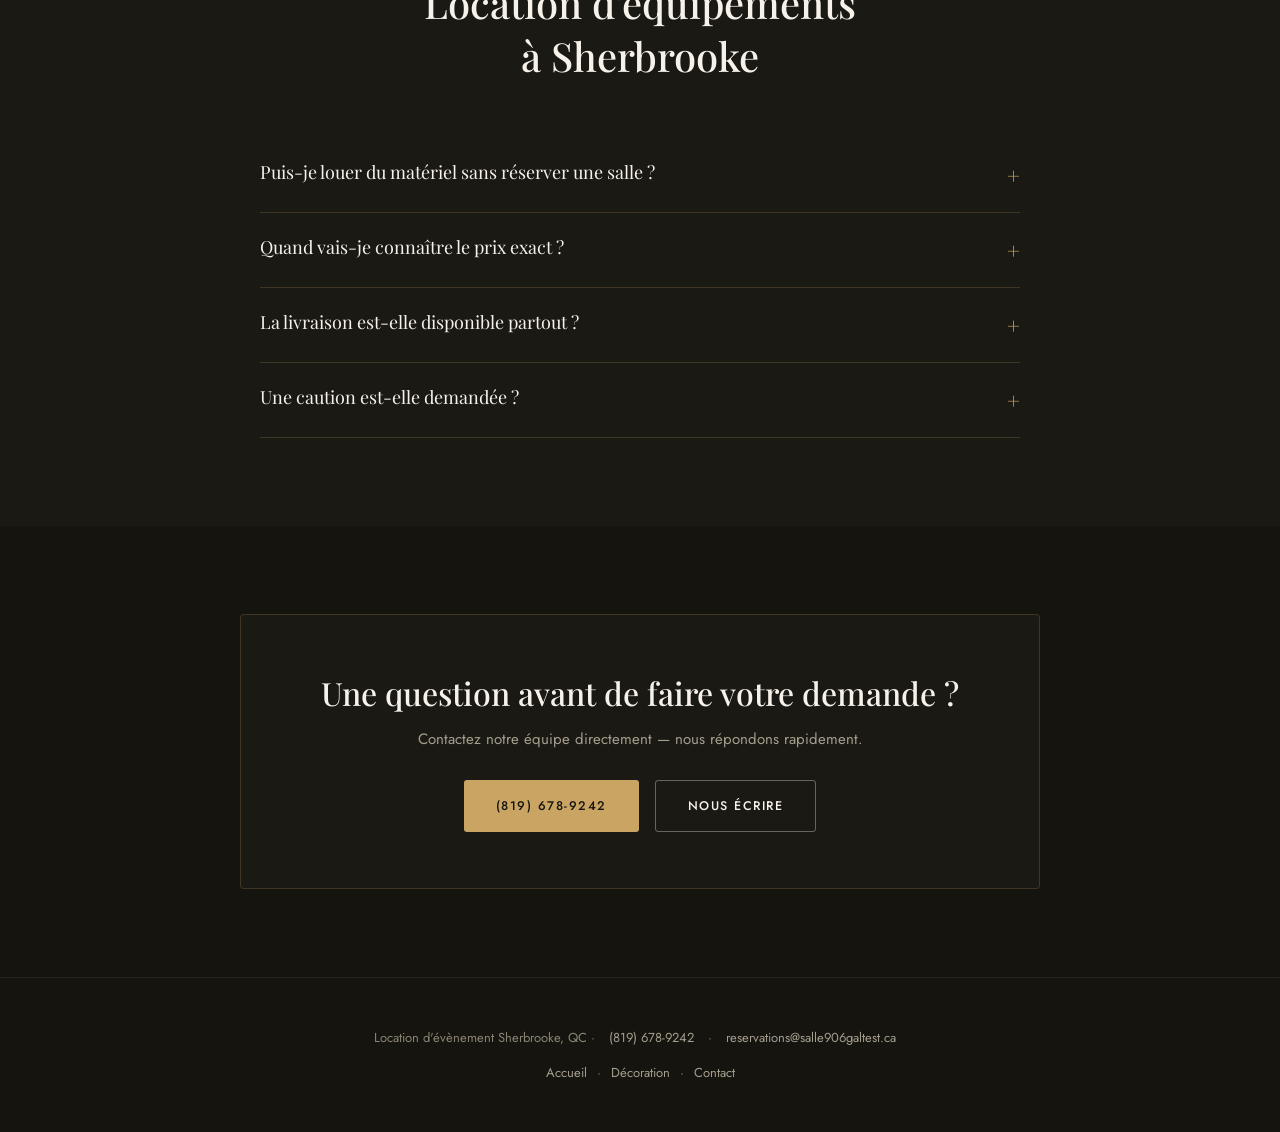
==== commit 1f142120: "refactor: page d'accueil reprend exactement la mise en page de /location-equipements Remplace le the" ====
--- a/index.html
+++ b/index.html
@@ -3,19 +3,19 @@
 <head>
 <meta charset="utf-8">
 <meta name="viewport" content="width=device-width, initial-scale=1">
-<title>Location d'évènement Sherbrooke — Location d'équipements & décoration événementielle à Sherbrooke</title>
-<meta name="description" content="Location d'évènement Sherbrooke : location de chaises, tables et sonorisation, ainsi que décoration événementielle personnalisée, pour vos événements à Sherbrooke et en Estrie — où que vous receviez.">
+<title>Location d'équipements événementiels à Sherbrooke | Location d'évènement Sherbrooke</title>
+<meta name="description" content="Chaises, tables et équipements de sonorisation à louer à Sherbrooke. Ramassage sur place ou livraison selon disponibilité. Demandez une soumission gratuite.">
 <link rel="canonical" href="https://locationevenementsherbrooke.ca/">
 <meta property="og:type" content="website">
-<meta property="og:title" content="Location d'évènement Sherbrooke | Location d'équipements & décoration événementielle">
-<meta property="og:description" content="Chaises, tables, sonorisation et décoration événementielle pour particuliers, entreprises, organismes et églises — dans le lieu de votre choix.">
+<meta property="og:title" content="Location d'évènement Sherbrooke">
+<meta property="og:description" content="Location de chaises, tables et sonorisation à Sherbrooke.">
 <meta property="og:url" content="https://locationevenementsherbrooke.ca/">
-<meta property="og:image" content="https://locationevenementsherbrooke.ca/table-ronde-nappe-noire.jpg">
+<meta property="og:image" content="https://locationevenementsherbrooke.ca/hero-assiettes.jpg">
 <meta property="og:locale" content="fr_CA">
 <meta name="twitter:card" content="summary_large_image">
-<link rel="preload" as="image" href="table-ronde-nappe-noire.jpg" fetchpriority="high">
+<link rel="preload" as="image" href="hero-assiettes.jpg" fetchpriority="high">
 <link rel="preconnect" href="https://fonts.googleapis.com">
-<link href="https://fonts.googleapis.com/css2?family=Playfair+Display:ital,wght@0,500;0,600;1,500&family=Jost:wght@300;400;500;600;700&display=swap" rel="stylesheet">
+<link href="https://fonts.googleapis.com/css2?family=Playfair+Display:ital,wght@0,400;0,500;0,600;0,700;1,500&family=Jost:wght@300;400;500;600&display=swap" rel="stylesheet">
 <script type="application/ld+json">
 {
   "@context": "https://schema.org",
@@ -26,309 +26,939 @@
   "telephone": "+1-819-678-9242",
   "email": "reservations@salle906galtest.ca",
   "areaServed": "Sherbrooke, Estrie, Québec",
-  "description": "Location d'équipements événementiels et décoration événementielle à Sherbrooke et en Estrie."
+  "description": "Location d'équipements événementiels à Sherbrooke : chaises, tables et sonorisation."
+}
+</script>
+<script type="application/ld+json">
+{
+  "@context": "https://schema.org",
+  "@type": "ItemList",
+  "itemListElement": [
+    {"@type":"ListItem","position":1,"item":{"@type":"Product","name":"Chaise Napoléon blanche","category":"Chaises et mobilier","offers":{"@type":"Offer","price":"3.50","priceCurrency":"CAD"}}},
+    {"@type":"ListItem","position":2,"item":{"@type":"Product","name":"Chaise à dossier rond","category":"Chaises et mobilier","offers":{"@type":"Offer","price":"3.00","priceCurrency":"CAD"}}},
+    {"@type":"ListItem","position":3,"item":{"@type":"Product","name":"Chaise avec accoudoirs","category":"Chaises et mobilier","offers":{"@type":"Offer","price":"2.00","priceCurrency":"CAD"}}},
+    {"@type":"ListItem","position":4,"item":{"@type":"Product","name":"Table ronde","category":"Tables de réception","offers":{"@type":"Offer","price":"13.00","priceCurrency":"CAD"}}},
+    {"@type":"ListItem","position":5,"item":{"@type":"Product","name":"Table rectangulaire","category":"Tables de réception","offers":{"@type":"Offer","price":"10.00","priceCurrency":"CAD"}}},
+    {"@type":"ListItem","position":6,"item":{"@type":"Product","name":"Haut-parleur","category":"Haut-parleurs et sonorisation","offers":{"@type":"Offer","price":"75.00","priceCurrency":"CAD"}}},
+    {"@type":"ListItem","position":7,"item":{"@type":"Product","name":"Microphone","category":"Haut-parleurs et sonorisation","offers":{"@type":"Offer","price":"20.00","priceCurrency":"CAD"}}}
+  ]
 }
 </script>
 <style>
 html,body{margin:0;padding:0;scroll-behavior:smooth}
 *{box-sizing:border-box}
-::selection{background:#BE9B52;color:#fff}
+::selection{background:#c9a463;color:#16140f}
+
 :root{
-  --ivory:#FAF7F0; --ivory-2:#F2ECDE; --white:#FFFFFF;
-  --anthracite:#2A2825; --anthracite-soft:#635E54; --anthracite-faint:#9A9387;
-  --gold:#B38A3F; --gold-soft:#D9BE86; --gold-deep:#8C6A2B;
-  --line:rgba(42,40,37,.13); --line-soft:rgba(42,40,37,.07);
-}
-body{font-family:'Jost',sans-serif;background:var(--ivory);color:var(--anthracite);overflow-x:hidden}
+  --ink:#16140f;
+  --ink-2:#1b1913;
+  --ink-3:#0f0e0a;
+  --gold:#c9a463;
+  --gold-hover:#dcbd82;
+  --cream:#f6f2ea;
+  --cream-2:#efe8db;
+  --cream-3:#e6ddc8;
+  --text-muted:#cfc9bd;
+  --text-dim:#a49e8f;
+  --text-faint:#8a8474;
+  --line:rgba(201,164,99,.18);
+  --ink-on-cream:#1c1912;
+  --muted-on-cream:#63594a;
+  --faint-on-cream:#8d8268;
+}
+
+body{font-family:'Jost',sans-serif;background:var(--ink);color:var(--cream);overflow-x:hidden}
 a{color:inherit}
 img{max-width:100%}
-h1,h2,h3{font-family:'Playfair Display',serif;font-weight:600;margin:0;text-wrap:balance;color:var(--anthracite)}
-.eyebrow{font-size:11.5px;letter-spacing:2.6px;text-transform:uppercase;color:var(--gold-deep);margin-bottom:10px;font-weight:600}
-.btn{display:inline-flex;align-items:center;justify-content:center;gap:8px;cursor:pointer;text-decoration:none;background:var(--anthracite);color:var(--ivory);padding:14px 26px;font-size:13px;letter-spacing:.3px;border-radius:7px;border:none;font-family:'Jost',sans-serif;font-weight:600;transition:background .2s,transform .15s}
-.btn:hover{background:var(--gold-deep);transform:translateY(-1px)}
-.btn-gold{background:var(--gold);color:var(--anthracite)}
-.btn-gold:hover{background:var(--gold-soft)}
-.btn-outline{display:inline-flex;align-items:center;justify-content:center;gap:8px;text-decoration:none;border:1.5px solid var(--anthracite);color:var(--anthracite);padding:12.5px 24px;font-size:13px;letter-spacing:.3px;border-radius:7px;background:none;cursor:pointer;font-family:'Jost',sans-serif;font-weight:600;transition:all .2s}
-.btn-outline:hover{background:var(--anthracite);color:var(--ivory)}
-.btn-outline.on-white{border-color:rgba(250,247,240,.6);color:var(--ivory)}
-.btn-outline.on-white:hover{background:var(--ivory);color:var(--anthracite)}
-.btn-sm{padding:9px 16px;font-size:12px}
-
-/* ---- Nav (identique au catalogue) ---- */
-nav{position:sticky;top:0;z-index:200;display:flex;align-items:center;justify-content:space-between;gap:16px;padding:0 clamp(18px,4vw,48px);height:68px;background:rgba(250,247,240,.94);backdrop-filter:blur(10px);border-bottom:1px solid var(--line)}
-.logo-link{display:flex;flex-direction:column;justify-content:center;flex:0 0 auto;text-decoration:none;line-height:1.08}
-.logo-text{font-family:'Playfair Display',serif;font-weight:600;font-size:clamp(14px,2.1vw,17px);color:var(--anthracite);white-space:nowrap}
-.logo-sub{display:block;font-family:'Jost',sans-serif;font-size:9.5px;letter-spacing:3px;color:var(--gold-deep);font-weight:700;margin-top:2px}
-.nav-center{display:none;gap:clamp(18px,2.4vw,36px);font-size:13.5px;font-weight:500}
-.nav-center a{text-decoration:none;color:var(--anthracite-soft);padding-bottom:3px;border-bottom:2px solid transparent;transition:color .2s,border-color .2s}
-.nav-center a:hover,.nav-center a.is-current{color:var(--anthracite);border-color:var(--gold)}
-.nav-right{display:flex;align-items:center;gap:10px}
-.cart-btn{position:relative;display:inline-flex;align-items:center;gap:8px;background:var(--anthracite);color:var(--ivory);border:none;border-radius:999px;padding:9px 16px 9px 14px;font-size:12.5px;font-weight:600;cursor:pointer;font-family:'Jost',sans-serif}
-.cart-btn .count{background:var(--gold);color:var(--anthracite);border-radius:999px;min-width:19px;height:19px;padding:0 5px;display:inline-flex;align-items:center;justify-content:center;font-size:11px;font-weight:700}
-.menu-toggle{display:flex;align-items:center;justify-content:center;width:40px;height:40px;background:none;border:1px solid var(--line);border-radius:7px;cursor:pointer;color:var(--anthracite)}
-@media (min-width:900px){ .nav-center{display:flex} .menu-toggle{display:none} }
-.mobile-menu{position:fixed;inset:68px 0 0 0;z-index:190;background:var(--ivory);display:none;flex-direction:column;padding:28px clamp(18px,4vw,48px);gap:4px;overflow-y:auto}
-.mobile-menu.is-open{display:flex}
-.mobile-menu a{text-decoration:none;color:var(--anthracite);font-family:'Playfair Display',serif;font-size:26px;padding:14px 0;border-bottom:1px solid var(--line-soft)}
-@media (min-width:900px){ .mobile-menu{display:none!important} }
-
-section{padding:72px clamp(18px,4vw,48px)}
-.section-head{text-align:center;max-width:620px;margin:0 auto 44px}
-.section-head p{color:var(--anthracite-soft);font-size:14.5px;line-height:1.65;margin-top:12px}
-.section-head h2{font-size:clamp(25px,3.2vw,34px)}
-.reveal{opacity:0;transform:translateY(22px);transition:opacity .7s cubic-bezier(.2,.7,.2,1),transform .7s cubic-bezier(.2,.7,.2,1)}
+.wrap{max-width:1240px;margin:0 auto;padding:0 clamp(20px,5vw,64px)}
+h1,h2,h3{font-family:'Playfair Display',serif;font-weight:500;margin:0;text-wrap:balance}
+.eyebrow{font-size:12.5px;letter-spacing:3px;text-transform:uppercase;color:var(--gold);margin-bottom:14px;font-weight:500}
+
+.btn{display:inline-flex;align-items:center;gap:8px;cursor:pointer;text-decoration:none;background:var(--gold);color:var(--ink);padding:16px 32px;font-size:12.5px;letter-spacing:1.5px;text-transform:uppercase;border-radius:3px;border:none;font-family:'Jost',sans-serif;font-weight:500;transition:background .25s,box-shadow .25s,transform .25s}
+.btn:hover{background:var(--gold-hover);box-shadow:0 14px 30px rgba(201,164,99,.3);transform:translateY(-1px)}
+.btn-outline{display:inline-flex;align-items:center;gap:8px;text-decoration:none;border:1px solid rgba(246,242,234,.35);color:var(--cream);padding:16px 32px;font-size:12.5px;letter-spacing:1.5px;text-transform:uppercase;border-radius:3px;transition:border-color .25s,color .25s,background .25s;background:none;cursor:pointer;font-family:'Jost',sans-serif;font-weight:500}
+.btn-outline:hover{border-color:var(--gold);color:var(--gold)}
+.btn-outline.on-cream{border-color:rgba(28,25,18,.3);color:var(--ink-on-cream)}
+.btn-outline.on-cream:hover{border-color:var(--ink-on-cream);background:var(--ink-on-cream);color:var(--cream)}
+.btn-sm{padding:10px 18px;font-size:11.5px}
+
+/* ---- Reveal au défilement ---- */
+.reveal{opacity:0;transform:translateY(26px);transition:opacity .8s cubic-bezier(.2,.7,.2,1),transform .8s cubic-bezier(.2,.7,.2,1)}
 .reveal.is-visible{opacity:1;transform:none}
-.reveal-delay-1.is-visible{transition-delay:.1s}
-.reveal-delay-2.is-visible{transition-delay:.2s}
-@media (prefers-reduced-motion:reduce){ .reveal{opacity:1!important;transform:none!important;transition:none!important} html{scroll-behavior:auto} }
-
-/* ---- Hero ---- */
-.hero{position:relative;min-height:calc(100vh - 68px);max-height:680px;display:flex;align-items:center;background:linear-gradient(180deg,rgba(42,40,37,.25) 0%,rgba(42,40,37,.62) 100%),url('table-ronde-nappe-noire.jpg');background-size:cover;background-position:center}
-.hero-inner{padding:0 clamp(18px,4vw,48px);max-width:720px;color:var(--ivory)}
-.hero .eyebrow{color:var(--gold-soft)}
-.hero h1{font-size:clamp(30px,5vw,50px);line-height:1.1;color:var(--ivory)}
-.hero p.lead{font-size:clamp(14.5px,1.5vw,17px);color:rgba(250,247,240,.88);line-height:1.6;max-width:480px;margin:16px 0 0}
-.hero .ctas{display:flex;gap:14px;flex-wrap:wrap;margin-top:28px}
+.reveal-delay-1.is-visible{transition-delay:.12s}
+.reveal-delay-2.is-visible{transition-delay:.24s}
+@media (prefers-reduced-motion:reduce){
+  .reveal{opacity:1!important;transform:none!important;transition:none!important}
+  html{scroll-behavior:auto}
+}
+
+/* ---- Nav ---- */
+nav{position:sticky;top:0;z-index:100;display:flex;align-items:center;justify-content:space-between;gap:20px;padding:18px clamp(20px,5vw,64px);background:rgba(22,20,15,.9);backdrop-filter:blur(12px);border-bottom:1px solid var(--line);flex-wrap:wrap}
+.logo{font-family:'Playfair Display',serif;font-size:21px;text-decoration:none;letter-spacing:.2px}
+.logo b{color:var(--gold);font-style:italic;font-weight:500}
+nav .links{display:flex;gap:clamp(10px,2vw,30px);flex-wrap:wrap;font-size:12.5px}
+nav .links a{text-decoration:none;color:var(--text-muted);border-bottom:1px solid transparent;padding-bottom:3px;letter-spacing:.2px}
+nav .links a:hover,nav .links a.is-current{color:var(--gold);border-color:var(--gold)}
+
+/* ---- HERO : séparation diagonale ---- */
+.hero{position:relative;background:var(--ink)}
+.hero-grid{display:grid;grid-template-columns:minmax(0,1fr) minmax(0,1.02fr);align-items:stretch;min-height:min(80vh,720px)}
+.hero-copy{position:relative;z-index:2;display:flex;flex-direction:column;justify-content:center;gap:18px;padding:52px clamp(24px,6vw,72px);max-width:580px}
+.hero-copy h1{font-size:clamp(30px,3.8vw,46px);line-height:1.1;letter-spacing:-.3px}
+.hero-copy p.lead{font-size:clamp(15px,1.5vw,17px);color:var(--text-muted);line-height:1.6;max-width:460px;margin:0}
+.hero-copy .ctas{display:flex;gap:16px;flex-wrap:wrap;margin-top:6px}
+.hero-media{position:relative;min-height:420px;overflow:hidden;background:linear-gradient(145deg,#231f17 0%,#16140f 55%,#1b1710 100%)}
+.hero-carousel{position:absolute;inset:-2px -2px -2px 0;clip-path:polygon(16% 0,100% 0,100% 100%,0 100%);overflow:hidden}
+.hc-slide{position:absolute;inset:0;background-color:#1f1b12;background-repeat:no-repeat;background-position:center;background-size:cover;opacity:0;transition:opacity .9s ease}
+.hc-slide.is-active{opacity:1}
+.hc-overlay{position:absolute;inset:0;z-index:1;pointer-events:none;clip-path:polygon(16% 0,100% 0,100% 100%,0 100%);background:linear-gradient(100deg,rgba(22,20,15,.5) 0%,rgba(22,20,15,0) 34%),linear-gradient(0deg,rgba(22,20,15,.35),rgba(22,20,15,0) 30%)}
+.hero-media .edge{position:absolute;top:0;bottom:0;left:16%;width:2px;background:linear-gradient(180deg,var(--gold),transparent 70%);opacity:.65;transform:skewX(-7.5deg);transform-origin:top;z-index:2}
+.hc-dots{position:absolute;left:calc(16% + 18px);bottom:24px;z-index:3;display:flex;gap:10px}
+.hc-dot{width:9px;height:9px;border-radius:50%;border:1px solid rgba(246,242,234,.55);background:rgba(246,242,234,.15);padding:0;cursor:pointer;transition:background .25s,border-color .25s,transform .25s;appearance:none}
+.hc-dot:hover{border-color:var(--gold)}
+.hc-dot.is-active{background:var(--gold);border-color:var(--gold);transform:scale(1.2)}
+@media (prefers-reduced-motion:reduce){ .hc-slide{transition:none} }
+@media (max-width:900px){
+  .hero-grid{grid-template-columns:1fr;min-height:0}
+  .hero-media{order:-1;min-height:56vw;max-height:440px}
+  .hero-carousel{clip-path:none;inset:0}
+  .hc-overlay{clip-path:none;background:linear-gradient(0deg,var(--ink) 0%,rgba(22,20,15,0) 40%)}
+  .hero-media .edge{display:none}
+  .hc-dots{left:50%;transform:translateX(-50%);bottom:16px}
+  .hero-copy{padding:40px clamp(20px,6vw,40px) 52px;max-width:none}
+}
+
+/* ---- Sections génériques ---- */
+section{padding:88px clamp(20px,5vw,64px)}
+.on-cream{background:var(--cream);color:var(--ink-on-cream)}
+.on-cream .eyebrow{color:#a9793d}
+.on-cream p{color:var(--muted-on-cream)}
+.on-ink2{background:var(--ink-2)}
+.section-head{text-align:center;max-width:640px;margin:0 auto 56px}
+.section-head p{color:var(--text-dim);font-size:15px;line-height:1.65;margin-top:14px}
+.on-cream .section-head p{color:var(--muted-on-cream)}
+.section-head h2{font-size:clamp(27px,3.6vw,40px)}
+
+/* ---- Intro éditoriale ---- */
+.intro-grid{display:grid;grid-template-columns:.95fr 1.05fr;gap:clamp(30px,5vw,64px);align-items:center;max-width:1180px;margin:0 auto}
+.intro-text h2{font-size:clamp(28px,3.8vw,42px);line-height:1.14}
+.intro-text p{margin-top:20px;font-size:16px;line-height:1.75;color:var(--muted-on-cream);max-width:440px}
+.intro-photos{position:relative;min-height:420px}
+.intro-photo-main{width:84%;aspect-ratio:4/5;background-color:#d8cdb3;background-image:url('chaise-napoleon-blanche.webp');background-position:center;background-size:cover;border-radius:2px;box-shadow:0 30px 60px -20px rgba(28,25,18,.35)}
+.intro-photo-accent{position:absolute;right:0;bottom:-36px;width:48%;aspect-ratio:5/4;background-color:#1f1b12;background-image:url('microphone-sans-fil.jpg');background-position:center 15%;background-size:cover;border-radius:2px;border:7px solid var(--cream);box-shadow:0 24px 50px -18px rgba(28,25,18,.4)}
+@media (max-width:860px){
+  .intro-grid{grid-template-columns:1fr}
+  .intro-photos{min-height:0;margin-top:8px}
+  .intro-photo-main{width:100%}
+  .intro-photo-accent{position:relative;right:auto;bottom:auto;width:62%;margin:-40px 0 0 auto}
+}
 
 /* ---- Catégories ---- */
-.cat-grid{display:grid;grid-template-columns:repeat(auto-fit,minmax(230px,1fr));gap:20px;max-width:1140px;margin:0 auto}
-.cat-card{display:flex;flex-direction:column;text-decoration:none;background:var(--white);border:1px solid var(--line);border-radius:12px;overflow:hidden;transition:transform .2s,box-shadow .2s}
-.cat-card:hover{transform:translateY(-4px);box-shadow:0 18px 36px -16px rgba(42,40,37,.22)}
-.cat-photo{aspect-ratio:4/3;background-size:cover;background-position:center}
-.cat-body{padding:18px 20px 22px}
-.cat-title{font-family:'Playfair Display',serif;font-size:18px;color:var(--anthracite)}
-.cat-link{display:block;margin-top:8px;font-size:12px;letter-spacing:.4px;text-transform:uppercase;color:var(--gold-deep);font-weight:700}
-
-/* ---- Produits (apercu) ---- */
-.pgrid{display:grid;grid-template-columns:repeat(auto-fit,minmax(230px,1fr));gap:20px;max-width:1140px;margin:0 auto}
-.pcard{background:var(--white);border:1px solid var(--line);border-radius:12px;overflow:hidden;display:flex;flex-direction:column;transition:transform .2s,box-shadow .2s}
-.pcard:hover{transform:translateY(-3px);box-shadow:0 16px 32px -14px rgba(42,40,37,.2)}
-.pcard-photo{position:relative;aspect-ratio:4/3;background:linear-gradient(145deg,#efe7d6,#e3d8c0)}
-.pcard-photo img{width:100%;height:100%;object-fit:cover;display:block}
-.pcard-body{padding:16px 18px}
-.pcard-body h3{font-size:15.5px}
-.pcard-price{font-family:'Playfair Display',serif;font-size:17px;font-weight:600;color:var(--gold-deep);margin-top:6px}
-.pcard-price small{display:block;font-family:'Jost',sans-serif;font-weight:400;font-size:10.5px;color:var(--anthracite-faint)}
-
-/* ---- Décoration teaser ---- */
-.deco-band{max-width:1140px;margin:0 auto;display:grid;grid-template-columns:1fr 1fr;gap:0;background:var(--white);border:1px solid var(--line);border-radius:14px;overflow:hidden}
-.deco-band .photo{background-size:cover;background-position:center 30%;min-height:300px}
-.deco-band .copy{padding:clamp(28px,4vw,48px);display:flex;flex-direction:column;justify-content:center}
-.deco-band .copy p{font-size:14.5px;line-height:1.7;color:var(--anthracite-soft);margin:14px 0 24px}
-@media (max-width:760px){ .deco-band{grid-template-columns:1fr} .deco-band .photo{order:-1;min-height:220px} }
-
-/* ---- Comment louer : étapes ---- */
-.steps3{display:grid;grid-template-columns:repeat(auto-fit,minmax(200px,1fr));gap:24px;max-width:980px;margin:0 auto}
-.step3{text-align:center;padding:8px}
-.step3-num{width:46px;height:46px;border-radius:50%;background:var(--anthracite);color:var(--ivory);font-family:'Playfair Display',serif;font-size:18px;display:flex;align-items:center;justify-content:center;margin:0 auto 16px}
-.step3 h4{font-size:16px;margin-bottom:8px;font-family:'Playfair Display',serif;font-weight:600}
-.step3 p{font-size:13.5px;color:var(--anthracite-soft);line-height:1.6;margin:0}
-
-/* ---- Infos pratiques / FAQ ---- */
-.info-grid{display:grid;grid-template-columns:repeat(auto-fit,minmax(240px,1fr));gap:20px;max-width:1000px;margin:0 auto 50px}
-.info-card{background:var(--white);border:1px solid var(--line);border-radius:12px;padding:26px 24px}
-.info-card h4{font-size:15.5px;font-family:'Playfair Display',serif;font-weight:600;margin-bottom:8px}
-.info-card p{font-size:13.5px;color:var(--anthracite-soft);line-height:1.65;margin:0}
-.faq{max-width:740px;margin:0 auto}
-details{border-bottom:1px solid var(--line);padding:18px 0}
-summary{cursor:pointer;list-style:none;display:flex;justify-content:space-between;gap:16px;font-family:'Playfair Display',serif;font-weight:600;font-size:16.5px}
+.cat-grid{display:grid;grid-template-columns:repeat(auto-fit,minmax(230px,1fr));gap:22px;max-width:1200px;margin:0 auto}
+.cat-card{appearance:none;background:var(--ink-2);border:1px solid var(--line);border-radius:3px;padding:0;cursor:pointer;text-align:left;font-family:'Jost',sans-serif;color:var(--cream);display:flex;flex-direction:column;overflow:hidden;transition:border-color .25s,transform .25s}
+.cat-card:hover{border-color:var(--gold);transform:translateY(-4px)}
+.cat-photo-panel{display:block;width:100%;aspect-ratio:5/4;background-color:#231f17;background-size:cover;background-position:center;filter:saturate(.95)}
+.cat-body{padding:20px 22px 24px;display:flex;flex-direction:column;gap:8px;flex-grow:1}
+.cat-title{font-family:'Playfair Display',serif;font-size:18.5px}
+.cat-desc{font-size:13px;color:var(--text-dim);line-height:1.6;flex-grow:1}
+.cat-link{font-size:11.5px;letter-spacing:.6px;text-transform:uppercase;color:var(--gold);margin-top:4px}
+
+/* ---- Filtres catalogue ---- */
+.filters{display:flex;flex-wrap:wrap;gap:10px;justify-content:center;margin-bottom:12px}
+.filter-chip{padding:10px 20px;border-radius:999px;border:1px solid rgba(201,164,99,.3);background:none;color:var(--cream);font-family:'Jost',sans-serif;font-size:12.5px;cursor:pointer;transition:all .2s;letter-spacing:.2px}
+.filter-chip.is-active,.filter-chip:hover{background:var(--gold);color:var(--ink);border-color:var(--gold)}
+.catalog-live-note{text-align:center;font-size:11.5px;color:var(--text-faint);letter-spacing:.3px;min-height:16px;margin:0 0 36px}
+
+/* ---- Grille catalogue ---- */
+.catalog-grid{display:grid;grid-template-columns:repeat(auto-fit,minmax(265px,1fr));gap:26px;max-width:1200px;margin:0 auto}
+.eq-card{background:var(--ink-2);border:1px solid var(--line);display:flex;flex-direction:column;border-radius:3px;overflow:hidden;transition:border-color .25s,transform .25s}
+.eq-card:hover{border-color:rgba(201,164,99,.4);transform:translateY(-3px)}
+.eq-photo{aspect-ratio:4/3;background:linear-gradient(145deg,#231f17,#16140f);display:flex;flex-direction:column;align-items:center;justify-content:center;gap:8px;color:#6b6656;font-size:12px;text-align:center;padding:16px}
+.eq-photo img{width:100%;height:100%;object-fit:cover;display:block}
+.eq-body{padding:22px;display:flex;flex-direction:column;gap:10px;flex-grow:1}
+.eq-top{display:flex;justify-content:space-between;align-items:flex-start;gap:10px}
+.eq-cat{font-size:10.5px;letter-spacing:.08em;text-transform:uppercase;color:var(--gold);font-weight:600}
+.eq-body h3{font-size:18px}
+.eq-body p.desc{font-size:13.5px;color:var(--text-dim);line-height:1.6;flex-grow:1;margin:0}
+.eq-price{font-family:'Playfair Display',serif;font-size:16.5px;color:var(--cream)}
+.eq-price small{display:block;font-family:'Jost',sans-serif;font-size:11px;color:var(--text-faint);margin-top:2px}
+.eq-stock{font-size:11px;color:var(--text-faint)}
+.eq-add{display:flex;gap:10px;align-items:center;margin-top:8px}
+.eq-add input[type=number]{width:62px;padding:9px;background:var(--ink);border:1px solid rgba(246,242,234,0.18);color:var(--cream);border-radius:3px;font-family:'Jost',sans-serif;text-align:center}
+.empty-note{grid-column:1/-1;text-align:center;padding:50px 20px;color:var(--text-dim)}
+
+/* ---- Comment ça fonctionne ---- */
+.steps{display:grid;grid-template-columns:repeat(auto-fit,minmax(230px,1fr));gap:1px;background:rgba(246,242,234,0.1);max-width:1080px;margin:0 auto}
+.steps>div{background:var(--ink-2);padding:34px 26px;position:relative}
+.step-num{font-family:'Playfair Display',serif;font-size:34px;color:var(--gold);line-height:1;margin-bottom:14px;opacity:.85}
+.steps h4{font-size:16.5px;margin:0 0 10px}
+.steps p{font-size:13.5px;color:var(--text-dim);line-height:1.6;margin:0}
+
+/* ---- Ramassage / Livraison ---- */
+.logi-grid{display:grid;grid-template-columns:repeat(auto-fit,minmax(280px,1fr));gap:24px;max-width:980px;margin:0 auto}
+.logi-card{background:var(--cream-2);border:1px solid rgba(28,25,18,.08);border-radius:3px;padding:34px 30px}
+.logi-card .eyebrow{color:#a9793d}
+.logi-card h3{font-size:21px;color:var(--ink-on-cream);margin-bottom:12px}
+.logi-card p{font-size:14.5px;line-height:1.7;color:var(--muted-on-cream);margin:0}
+
+/* ---- Bande commerciale ---- */
+.commercial{padding:0;background:var(--ink-2)}
+.commercial-grid{display:grid;grid-template-columns:1fr 1fr;min-height:560px}
+.commercial-copy{display:flex;flex-direction:column;justify-content:center;gap:22px;padding:70px clamp(24px,5vw,72px)}
+.commercial-copy h2{font-size:clamp(28px,3.6vw,42px);line-height:1.12}
+.commercial-copy p{font-size:15.5px;line-height:1.7;color:var(--text-muted);max-width:420px;margin:0}
+.commercial-photo{background-color:#1f1b12;background-image:url('table-rectangulaire-pliante.jpg');background-position:center;background-size:cover}
+@media (max-width:860px){
+  .commercial-grid{grid-template-columns:1fr}
+  .commercial-photo{min-height:46vw;order:-1}
+  .commercial-copy{padding:48px clamp(20px,6vw,40px)}
+}
+
+/* ---- Panier ---- */
+#cart-section{background:var(--ink-2)}
+.cart-empty{text-align:center;color:var(--text-dim);font-size:14px;padding:30px}
+.cart-list{max-width:760px;margin:0 auto;display:flex;flex-direction:column;gap:1px;background:rgba(246,242,234,0.1)}
+.cart-item{background:var(--ink);display:flex;align-items:center;justify-content:space-between;gap:14px;padding:16px 20px;flex-wrap:wrap}
+.cart-item .ci-name{font-size:14.5px}
+.cart-item .ci-name small{display:block;color:var(--text-faint);font-size:12px;margin-top:2px}
+.cart-item .ci-actions{display:flex;align-items:center;gap:10px}
+.cart-item input[type=number]{width:56px;padding:7px;background:var(--ink-2);border:1px solid rgba(246,242,234,0.18);color:var(--cream);border-radius:3px;text-align:center;font-family:'Jost',sans-serif}
+.cart-remove{background:none;border:none;color:var(--text-dim);cursor:pointer;font-size:13px;text-decoration:underline}
+.cart-remove:hover{color:var(--gold)}
+.ci-line-total{font-family:'Playfair Display',serif;font-size:14.5px;color:var(--gold);min-width:64px;text-align:right}
+.cart-subtotal{max-width:760px;margin:1px auto 0;display:flex;justify-content:space-between;align-items:baseline;gap:16px;padding:18px 20px;background:var(--ink-2);font-size:13.5px;color:var(--text-muted)}
+.cart-subtotal strong{font-family:'Playfair Display',serif;font-size:20px;color:var(--gold);font-weight:500}
+.cart-note{max-width:760px;margin:24px auto 0;font-size:12.5px;color:var(--text-faint);line-height:1.7;text-align:center}
+
+/* ---- Formulaire ---- */
+.form-wrap{max-width:720px;margin:0 auto}
+.field{margin-bottom:20px}
+.field label{display:block;font-size:13px;font-weight:600;color:var(--cream);margin-bottom:7px}
+.field .hint{font-weight:400;color:var(--text-faint);font-size:11.5px}
+.field input,.field select,.field textarea{width:100%;padding:13px 15px;background:var(--ink);border:1px solid rgba(246,242,234,0.18);color:var(--cream);border-radius:3px;font-family:'Jost',sans-serif;font-size:14.5px}
+.field textarea{min-height:110px;resize:vertical}
+.field-grid{display:grid;grid-template-columns:1fr 1fr;gap:18px}
+@media (max-width:560px){ .field-grid{grid-template-columns:1fr} }
+.mode-toggle{display:flex;gap:10px;margin-bottom:22px}
+.mode-btn{flex:1;padding:14px;border-radius:3px;border:1px solid rgba(201,164,99,0.3);background:none;color:var(--cream);cursor:pointer;font-family:'Jost',sans-serif;font-size:13.5px;text-align:center}
+.mode-btn.is-active{background:var(--gold);color:var(--ink);border-color:var(--gold)}
+.check-row{display:flex;align-items:flex-start;gap:10px;padding:14px 16px;border:1px solid rgba(246,242,234,0.15);border-radius:3px;margin-bottom:18px;font-size:13px;color:var(--text-muted);line-height:1.6}
+.check-row input{margin-top:3px;accent-color:var(--gold)}
+.error-box{background:rgba(201,80,80,0.12);border:1px solid rgba(201,80,80,0.4);color:#e8b4b4;padding:12px 16px;border-radius:3px;font-size:13px;margin-bottom:18px}
+.confirm-screen{text-align:center;max-width:560px;margin:0 auto;padding:30px 0}
+.confirm-check{width:64px;height:64px;border-radius:50%;background:rgba(201,164,99,0.15);color:var(--gold);font-size:28px;display:flex;align-items:center;justify-content:center;margin:0 auto 22px}
+.confirm-ref{font-family:'Playfair Display',serif;font-size:20px;color:var(--gold);margin-top:10px}
+
+.faq{max-width:760px;margin:0 auto}
+details{border-bottom:1px solid rgba(201,164,99,0.2);padding:22px 0}
+summary{cursor:pointer;list-style:none;display:flex;justify-content:space-between;gap:16px;font-family:'Playfair Display',serif;font-size:18px}
 summary::-webkit-details-marker{display:none}
-summary::after{content:'+';color:var(--gold-deep);font-size:20px}
+summary::after{content:'+';color:var(--gold);font-size:22px}
 details[open] summary::after{content:'−'}
-details p{font-size:13.5px;color:var(--anthracite-soft);line-height:1.7;margin:12px 0 0}
-
-footer{padding:44px clamp(18px,4vw,48px);border-top:1px solid var(--line);text-align:center;font-size:13px;color:var(--anthracite-faint);background:var(--white)}
-footer a{text-decoration:none;color:var(--anthracite-soft);margin:0 10px}
-footer a:hover{color:var(--gold-deep)}
+details p{font-size:14px;color:var(--text-dim);line-height:1.7;margin:14px 0 0}
+.cta-block{text-align:center;background:var(--ink-2);border:1px solid rgba(201,164,99,0.2);padding:56px clamp(24px,5vw,60px);max-width:800px;margin:0 auto;border-radius:4px}
+.cta-block p{color:var(--text-dim);font-size:15px;margin:14px 0 30px}
+footer{padding:50px clamp(20px,5vw,64px);border-top:1px solid rgba(246,242,234,0.08);text-align:center;font-size:13px;color:var(--text-faint)}
+footer a{text-decoration:none;color:var(--text-dim);margin:0 10px}
+footer a:hover{color:var(--gold)}
+
+#cart-float{position:fixed;right:20px;bottom:20px;z-index:90;background:var(--gold);color:var(--ink);border-radius:999px;padding:15px 24px;font-size:13px;font-weight:600;letter-spacing:.3px;cursor:pointer;box-shadow:0 12px 32px rgba(0,0,0,.45);display:none;align-items:center;gap:8px;border:none;font-family:'Jost',sans-serif}
+#cart-float.is-visible{display:inline-flex}
 </style>
+<!-- Cloudflare Web Analytics --><script type='module' src='https://static.cloudflareinsights.com/beacon.min.js' data-cf-beacon='{"token": "15cad84627764fe2a2dea9bd195c450e"}'></script><!-- End Cloudflare Web Analytics -->
 </head>
 <body>
 <noscript>
-  <div style="font-family:sans-serif;background:#FAF7F0;color:#2A2825;padding:32px;max-width:900px;margin:0 auto;line-height:1.6">
-    <h1>Location d'évènement Sherbrooke — Location d'équipements &amp; décoration événementielle à Sherbrooke</h1>
-    <p>Chaises, tables, sonorisation et décoration événementielle, pour particuliers, entreprises, organismes et églises — où que vous receviez.</p>
-    <p>Téléphone : <a href="tel:+18196789242">(819) 678-9242</a> — Courriel : <a href="mailto:reservations@salle906galtest.ca">reservations@salle906galtest.ca</a></p>
+  <div style="font-family:sans-serif;background:#16140f;color:#f6f2ea;padding:32px;max-width:900px;margin:0 auto;line-height:1.6">
+    <h1>Location d'équipements événementiels à Sherbrooke — Location d'évènement Sherbrooke</h1>
+    <p>Chaises, tables et sonorisation à louer à la journée, avec ramassage sur place ou livraison selon disponibilité.</p>
+    <h2>Chaises et mobilier</h2>
+    <ul>
+      <li>Chaise Napoléon blanche — 3,50 $ / jour</li>
+      <li>Chaise à dossier rond — 3,00 $ / jour</li>
+      <li>Chaise avec accoudoirs — 2,00 $ / jour</li>
+    </ul>
+    <h2>Tables de réception</h2>
+    <ul>
+      <li>Table ronde — 13,00 $ / jour</li>
+      <li>Table rectangulaire — 10,00 $ / jour</li>
+    </ul>
+    <h2>Haut-parleurs et sonorisation</h2>
+    <ul>
+      <li>Haut-parleur — 75,00 $ / jour</li>
+      <li>Microphone — 20,00 $ / jour</li>
+    </ul>
+    <p>Prix à l'unité, par journée, avant taxes. Contactez-nous au <a href="tel:+18196789242" style="color:#c9a463">(819) 678-9242</a> ou à <a href="mailto:reservations@salle906galtest.ca" style="color:#c9a463">reservations@salle906galtest.ca</a> pour une soumission.</p>
   </div>
 </noscript>
 
 <nav>
-  <a class="logo-link" href="/"><span class="logo-text">Location d'évènement</span><span class="logo-sub">SHERBROOKE</span></a>
-  <div class="nav-center">
-    <a href="/catalogue" class="is-current">Catalogue</a>
+  <a class="logo" href="/">Location d'évènement <b>Sherbrooke</b></a>
+  <div class="links">
+    <a href="/" class="is-current">Accueil</a>
     <a href="/decoration">Décoration</a>
-    <a href="#comment-louer">Comment louer</a>
     <a href="/contact">Contact</a>
   </div>
-  <div class="nav-right">
-    <a class="cart-btn" href="/catalogue#panier">
-      <svg width="16" height="16" viewBox="0 0 24 24" fill="none" stroke="currentColor" stroke-width="1.8"><path d="M6 6h15l-1.5 9h-12z"/><circle cx="9" cy="20" r="1.2"/><circle cx="18" cy="20" r="1.2"/><path d="M6 6L5 2H2"/></svg>
-      Ma soumission <span class="count" id="cart-count">0</span>
-    </a>
-    <button class="menu-toggle" id="menu-toggle" aria-label="Ouvrir le menu" aria-expanded="false">
-      <svg width="18" height="18" viewBox="0 0 24 24" fill="none" stroke="currentColor" stroke-width="1.8"><path d="M3 6h18M3 12h18M3 18h18"/></svg>
-    </button>
-  </div>
+  <a class="btn-outline btn-sm" href="#demande-soumission">Demander une soumission</a>
 </nav>
-<div class="mobile-menu" id="mobile-menu">
-  <a href="/catalogue">Catalogue</a>
-  <a href="/decoration">Décoration</a>
-  <a href="#comment-louer">Comment louer</a>
-  <a href="/contact">Contact</a>
-</div>
-
-<!-- ============ BANNIÈRE D'ACCUEIL ============ -->
-<section class="hero" style="padding:0">
-  <div class="hero-inner">
-    <div class="eyebrow">Location d'évènement Sherbrooke · Sherbrooke &amp; Estrie</div>
-    <h1>Tout pour recevoir avec style.</h1>
-    <p class="lead">Location de chaises, tables et sonorisation, et décoration événementielle à Sherbrooke.</p>
-    <div class="ctas">
-      <a class="btn btn-gold" href="/catalogue">Explorer le catalogue</a>
-      <a class="btn-outline on-white" href="/decoration">Parlons de votre décor</a>
+
+<!-- ============ HERO ============ -->
+<section class="hero">
+  <div class="hero-grid">
+    <div class="hero-copy">
+      <div class="eyebrow">Location d'évènement Sherbrooke</div>
+      <h1>Vous avez le lieu.<br>Nous avons les équipements.</h1>
+      <p class="lead">Chaises, tables et matériel de sonorisation pour vos mariages, anniversaires, réceptions, conférences et événements communautaires à Sherbrooke et en Estrie.</p>
+      <div class="ctas">
+        <a class="btn" href="#catalogue">Explorer nos équipements</a>
+        <a class="btn-outline" href="#demande-soumission">Demander une soumission</a>
+      </div>
     </div>
-  </div>
-</section>
-
-<!-- ============ CATÉGORIES VISUELLES ============ -->
-<section>
+    <div class="hero-media">
+      <div class="hero-carousel" id="hero-carousel" role="group" aria-roledescription="carrousel" aria-label="Photographies d'équipements">
+        <div class="hc-slide is-active" data-slide="0" style="background-image:url('hero-assiettes.jpg')" role="img" aria-label="Mise en place d'assiettes pour une réception"></div>
+        <div class="hc-slide" data-slide="1" style="background-image:url('hero-verres.jpg')" role="img" aria-label="Verres à pied pour une réception"></div>
+        <div class="hc-slide" data-slide="2" style="background-image:url('hero-couverts.jpg')" role="img" aria-label="Ensemble de couverts pour une réception"></div>
+      </div>
+      <div class="hc-overlay"></div>
+      <div class="edge"></div>
+      <div class="hc-dots" id="hero-carousel-dots" role="tablist" aria-label="Choisir une photographie"></div>
+    </div>
+  </div>
+</section>
+
+<!-- ============ INTRO ÉDITORIALE ============ -->
+<section class="on-cream">
+  <div class="intro-grid">
+    <div class="intro-text reveal">
+      <div class="eyebrow">Location d'évènement Sherbrooke</div>
+      <h2>Tout ce qu'il vous faut pour un événement réussi.</h2>
+      <p>Que vous organisiez un mariage, un anniversaire, une conférence ou une célébration communautaire, découvrez une sélection d'équipements adaptés à vos besoins — où que vous receviez.</p>
+      <div style="margin-top:28px">
+        <a class="btn-outline on-cream" href="#catalogue">Voir le catalogue</a>
+      </div>
+    </div>
+    <div class="intro-photos reveal reveal-delay-1">
+      <div class="intro-photo-main"></div>
+      <div class="intro-photo-accent"></div>
+    </div>
+  </div>
+</section>
+
+<!-- ============ CATÉGORIES ============ -->
+<section id="categories">
   <div class="section-head reveal">
     <div class="eyebrow">Catégories</div>
     <h2>Explorez par type d'équipement</h2>
-  </div>
-  <div class="cat-grid">
-    <a class="cat-card reveal" href="/catalogue?cat=chaises">
-      <div class="cat-photo" style="background-image:url('chaise-napoleon-blanche.webp')"></div>
-      <div class="cat-body"><div class="cat-title">Chaises</div><span class="cat-link">Voir les modèles →</span></div>
-    </a>
-    <a class="cat-card reveal reveal-delay-1" href="/catalogue?cat=tables">
-      <div class="cat-photo" style="background-image:url('table-ronde-nappe-noire.jpg')"></div>
-      <div class="cat-body"><div class="cat-title">Tables</div><span class="cat-link">Voir les modèles →</span></div>
-    </a>
-    <a class="cat-card reveal reveal-delay-2" href="/catalogue?cat=sonorisation">
-      <div class="cat-photo" style="background-image:url('haut-parleur-sur-pied.jpg');background-position:center 10%"></div>
-      <div class="cat-body"><div class="cat-title">Sonorisation</div><span class="cat-link">Voir les modèles →</span></div>
-    </a>
-  </div>
-</section>
-
-<!-- ============ SÉLECTION DU CATALOGUE ============ -->
-<section class="on-white" style="background:var(--ivory-2)">
-  <div class="section-head reveal">
+    <p>Chaque catégorie regroupe le matériel correspondant dans le catalogue ci-dessous.</p>
+  </div>
+  <div class="cat-grid" id="category-grid"></div>
+</section>
+
+<!-- ============ CATALOGUE ============ -->
+<section id="catalogue">
+  <div class="section-head">
     <div class="eyebrow">Catalogue</div>
-    <h2>Quelques équipements disponibles</h2>
-    <p>Tarifs réels, par jour. Le catalogue complet, avec recherche et filtres, se trouve sur la page Catalogue.</p>
-  </div>
-  <div class="pgrid" id="preview-grid"></div>
-  <div style="text-align:center;margin-top:36px">
-    <a class="btn" href="/catalogue">Voir tout le catalogue</a>
-  </div>
-</section>
-
-<!-- ============ DÉCORATION ÉVÉNEMENTIELLE ============ -->
-<section>
-  <div class="deco-band reveal">
-    <div class="photo" style="background-image:url('table-rectangulaire-pliante.jpg')"></div>
-    <div class="copy">
-      <div class="eyebrow">Décoration événementielle</div>
-      <h2 style="font-size:clamp(23px,3vw,30px)">Une mise en scène pensée pour vous.</h2>
-      <p>Décrivez votre événement, votre lieu et vos envies — notre équipe prépare une proposition de décoration personnalisée, adaptée à votre budget.</p>
-      <div><a class="btn btn-gold" href="/decoration">Demander une proposition</a></div>
-    </div>
-  </div>
-</section>
-
-<!-- ============ COMMENT LOUER ============ -->
-<section id="comment-louer" style="background:var(--ivory-2)">
+    <h2>Nos équipements</h2>
+    <p>Les prix affichés sont nos tarifs réels, par journée. La quantité en inventaire n'est pas une disponibilité garantie pour une date précise — chaque demande est confirmée manuellement par notre équipe.</p>
+  </div>
+  <div class="filters" id="filters"></div>
+  <p class="catalog-live-note" id="catalog-live-note" aria-live="polite"></p>
+  <div class="catalog-grid" id="catalog-grid"></div>
+</section>
+
+<!-- ============ COMMENT ÇA FONCTIONNE ============ -->
+<section id="comment-ca-fonctionne" class="on-ink2">
   <div class="section-head reveal">
     <div class="eyebrow">Le processus</div>
-    <h2>Comment louer</h2>
-  </div>
-  <div class="steps3">
-    <div class="step3 reveal"><div class="step3-num">1</div><h4>Sélectionnez vos équipements</h4><p>Parcourez le catalogue et ajoutez vos articles à votre demande.</p></div>
-    <div class="step3 reveal reveal-delay-1"><div class="step3-num">2</div><h4>Envoyez votre demande</h4><p>Vos dates, votre lieu et vos coordonnées — en quelques minutes.</p></div>
-    <div class="step3 reveal reveal-delay-2"><div class="step3-num">3</div><h4>Recevez votre soumission</h4><p>Après vérification des disponibilités réelles par notre équipe.</p></div>
-  </div>
-</section>
-
-<!-- ============ INFOS PRATIQUES + FAQ ============ -->
-<section>
+    <h2>Comment fonctionne la location</h2>
+  </div>
+  <div class="steps">
+    <div class="reveal"><div class="step-num">01</div><h4>Explorez les équipements</h4><p>Parcourez le catalogue par catégorie et découvrez le matériel disponible.</p></div>
+    <div class="reveal reveal-delay-1"><div class="step-num">02</div><h4>Sélectionnez vos articles et vos dates</h4><p>Ajoutez les équipements voulus à votre demande, avec les quantités et les dates souhaitées.</p></div>
+    <div class="reveal reveal-delay-2"><div class="step-num">03</div><h4>Choisissez ramassage ou livraison</h4><p>Ramassage sur place, ou livraison selon votre emplacement et nos disponibilités.</p></div>
+    <div class="reveal"><div class="step-num">04</div><h4>Recevez votre soumission et confirmez</h4><p>Notre équipe vérifie la disponibilité réelle et vous envoie une soumission précise à confirmer.</p></div>
+  </div>
+</section>
+
+<!-- ============ RAMASSAGE / LIVRAISON ============ -->
+<section class="on-cream">
   <div class="section-head reveal">
-    <div class="eyebrow">Avant de commencer</div>
-    <h2>Informations pratiques</h2>
-  </div>
-  <div class="info-grid">
-    <div class="info-card reveal">
-      <h4>Ramassage ou livraison</h4>
-      <p>Ramassage sur place à Sherbrooke, ou livraison selon votre emplacement et nos disponibilités. Les frais de livraison vous sont confirmés dans votre soumission.</p>
+    <div class="eyebrow">Logistique</div>
+    <h2>Ramassage ou livraison</h2>
+  </div>
+  <div class="logi-grid">
+    <div class="logi-card reveal">
+      <div class="eyebrow">Option 1</div>
+      <h3>Ramassage sur place</h3>
+      <p>Vous sélectionnez une date et une plage horaire souhaitée dans votre demande — elle vous est confirmée par notre équipe avant votre location.</p>
     </div>
-    <div class="info-card reveal reveal-delay-1">
-      <h4>Comment fonctionne une demande</h4>
-      <p>Chaque demande est une demande de soumission, pas une réservation. Notre équipe vérifie la disponibilité réelle avant de confirmer un prix final.</p>
+    <div class="logi-card reveal reveal-delay-1">
+      <div class="eyebrow">Option 2</div>
+      <h3>Livraison</h3>
+      <p>Vous indiquez votre adresse dans la demande. Les frais de livraison et les disponibilités logistiques vous sont confirmés selon votre emplacement — aucun tarif n'est garanti avant cette confirmation.</p>
     </div>
+  </div>
+</section>
+
+<!-- ============ BANDE COMMERCIALE ============ -->
+<section class="commercial">
+  <div class="commercial-grid">
+    <div class="commercial-copy reveal">
+      <div class="eyebrow">Location d'évènement Sherbrooke</div>
+      <h2>Votre événement mérite les bons équipements.</h2>
+      <p>Des réceptions privées aux événements professionnels, trouvez le matériel nécessaire pour aménager votre espace et accueillir vos invités.</p>
+      <div style="margin-top:8px">
+        <a class="btn" href="#catalogue">Découvrir le catalogue</a>
+      </div>
+    </div>
+    <div class="commercial-photo reveal reveal-delay-1"></div>
+  </div>
+</section>
+
+<!-- ============ PANIER / DEMANDE DE SOUMISSION ============ -->
+<section id="cart-section">
+  <div class="section-head">
+    <div class="eyebrow">Votre sélection</div>
+    <h2>Votre demande de soumission</h2>
+  </div>
+  <div id="cart-list"></div>
+  <p class="cart-note">Les prix affichés sont nos tarifs réels à l'unité, pour une location d'une journée. L'estimation ci-dessus ne comprend aucune taxe ni frais de livraison — notre équipe confirme la disponibilité réelle et le prix final avant de vous envoyer une soumission.</p>
+</section>
+
+<section id="demande-soumission">
+  <div class="form-wrap">
+    <div class="section-head">
+      <div class="eyebrow">Finaliser</div>
+      <h2 style="font-size:clamp(24px,3.2vw,32px)">Demander une soumission</h2>
+    </div>
+
+    <form id="quote-form">
+      <div id="form-error-slot"></div>
+
+      <div style="position:absolute;left:-9999px;width:1px;height:1px;overflow:hidden" aria-hidden="true">
+        <label for="website">Laisser vide</label>
+        <input type="text" id="website" name="website" tabindex="-1" autocomplete="off">
+      </div>
+
+      <div class="mode-toggle" role="group" aria-label="Mode de récupération">
+        <button type="button" class="mode-btn is-active" id="mode-ramassage" aria-pressed="true">Ramassage sur place</button>
+        <button type="button" class="mode-btn" id="mode-livraison" aria-pressed="false">Livraison</button>
+      </div>
+
+      <div id="mode-ramassage-fields">
+        <p style="font-size:13px;color:var(--text-dim);margin:0 0 16px">Les plages horaires de ramassage vous seront confirmées par notre équipe.</p>
+        <div class="field-grid">
+          <div class="field"><label for="pickup-date">Date de récupération souhaitée *</label><input type="date" id="pickup-date" required></div>
+          <div class="field"><label for="return-date-p">Date de retour souhaitée *</label><input type="date" id="return-date-p" required></div>
+        </div>
+      </div>
+
+      <div id="mode-livraison-fields" style="display:none">
+        <div class="field"><label for="d-address">Adresse complète *</label><input type="text" id="d-address"></div>
+        <div class="field-grid">
+          <div class="field"><label for="d-city">Ville *</label><input type="text" id="d-city"></div>
+          <div class="field"><label for="d-postal">Code postal *</label><input type="text" id="d-postal"></div>
+        </div>
+        <div class="field-grid">
+          <div class="field"><label for="delivery-date">Date de livraison souhaitée *</label><input type="date" id="delivery-date"></div>
+          <div class="field"><label for="return-date-d">Date de récupération souhaitée *</label><input type="date" id="return-date-d"></div>
+        </div>
+        <div class="field-grid">
+          <div class="field"><label for="d-floor">Étage <span class="hint">(facultatif)</span></label><input type="text" id="d-floor"></div>
+          <div class="field"><label for="d-elevator">Ascenseur disponible ?</label>
+            <select id="d-elevator"><option value="">—</option><option value="oui">Oui</option><option value="non">Non</option><option value="sans-objet">Sans objet</option></select>
+          </div>
+        </div>
+        <div class="field"><label for="d-instructions">Instructions particulières <span class="hint">(facultatif)</span></label><textarea id="d-instructions" style="min-height:70px"></textarea></div>
+        <p style="font-size:12.5px;color:var(--text-faint);margin:-6px 0 20px">Frais de livraison à confirmer dans votre soumission.</p>
+      </div>
+
+      <div class="field-grid">
+        <div class="field"><label for="c-name">Prénom et nom *</label><input type="text" id="c-name" autocomplete="name"></div>
+        <div class="field"><label for="c-email">Courriel *</label><input type="email" id="c-email" autocomplete="email"></div>
+      </div>
+      <div class="field-grid">
+        <div class="field"><label for="c-phone">Téléphone *</label><input type="tel" id="c-phone" autocomplete="tel"></div>
+        <div class="field">
+          <label for="c-event-type">Type d'événement *</label>
+          <select id="c-event-type">
+            <option value="" disabled selected>Sélectionnez…</option>
+            <option value="Mariage">Mariage</option>
+            <option value="Anniversaire">Anniversaire / célébration</option>
+            <option value="Corporatif">Événement corporatif</option>
+            <option value="Conférence">Conférence</option>
+            <option value="Communautaire">Événement communautaire / église</option>
+            <option value="Autre">Autre</option>
+          </select>
+        </div>
+      </div>
+      <div class="field"><label for="c-event-date">Date de l'événement *</label><input type="date" id="c-event-date"></div>
+      <div class="field"><label for="c-comments">Commentaires supplémentaires <span class="hint">(facultatif)</span></label><textarea id="c-comments"></textarea></div>
+
+      <label class="check-row">
+        <input type="checkbox" id="c-wants-deco">
+        <span>Je souhaite également un service de décoration pour cet événement.</span>
+      </label>
+
+      <label class="check-row">
+        <input type="checkbox" id="c-consent" required>
+        <span>Je comprends que cette demande est une soumission, pas une réservation confirmée, et que mes renseignements seront traités par Location d'évènement Sherbrooke pour y répondre.</span>
+      </label>
+
+      <button type="submit" class="btn" id="quote-submit" style="width:100%;justify-content:center">Envoyer ma demande de soumission</button>
+    </form>
+
+    <div id="quote-success" style="display:none">
+      <div class="confirm-screen">
+        <div class="confirm-check">✓</div>
+        <h3>Votre demande est envoyée.</h3>
+        <p style="color:var(--text-muted);margin-top:10px">Merci ! Notre équipe vérifie la disponibilité réelle de votre sélection et vous enverra une soumission précise par courriel.</p>
+        <div class="confirm-ref" id="quote-ref"></div>
+        <div style="margin-top:30px;display:flex;gap:14px;justify-content:center;flex-wrap:wrap">
+          <a class="btn" href="tel:+18196789242">Nous contacter</a>
+          <a class="btn-outline" href="/">Retour à l'accueil</a>
+        </div>
+      </div>
+    </div>
+  </div>
+</section>
+
+<!-- ============ FAQ ============ -->
+<section class="on-ink2">
+  <div class="section-head">
+    <div class="eyebrow">Questions fréquentes</div>
+    <h2>Location d'équipements à Sherbrooke</h2>
   </div>
   <div class="faq">
     <details>
-      <summary>Dois-je louer une salle pour utiliser vos services ?</summary>
-      <p>Non. Vous pouvez organiser votre événement dans le lieu de votre choix et louer uniquement le matériel ou la décoration dont vous avez besoin.</p>
+      <summary>Puis-je louer du matériel sans réserver une salle ?</summary>
+      <p>Oui. La location d'équipements est un service indépendant — vous pouvez organiser votre événement n'importe où et louer uniquement le matériel dont vous avez besoin.</p>
     </details>
     <details>
       <summary>Quand vais-je connaître le prix exact ?</summary>
-      <p>Après l'envoi de votre demande, notre équipe vérifie la disponibilité réelle et vous transmet une soumission précise par courriel.</p>
+      <p>Après l'envoi de votre demande, notre équipe vérifie la disponibilité réelle et vous transmet une soumission précise par courriel, incluant le prix, les frais éventuels et les conditions.</p>
     </details>
     <details>
-      <summary>Puis-je combiner location d'équipements et décoration ?</summary>
-      <p>Oui. Cochez l'option décoration dans le formulaire de soumission, ou envoyez une demande distincte depuis la page Décoration.</p>
+      <summary>La livraison est-elle disponible partout ?</summary>
+      <p>La livraison dépend de votre emplacement et de nos disponibilités. Les zones desservies et les frais applicables vous sont confirmés dans votre soumission — aucun tarif n'est garanti avant cette étape.</p>
     </details>
+    <details>
+      <summary>Une caution est-elle demandée ?</summary>
+      <p>Selon l'équipement loué, une caution remboursable peut être applicable. Les modalités exactes vous seront communiquées dans votre soumission.</p>
+    </details>
+  </div>
+</section>
+
+<section>
+  <div class="cta-block">
+    <h2 style="font-size:clamp(24px,3vw,32px)">Une question avant de faire votre demande ?</h2>
+    <p>Contactez notre équipe directement — nous répondons rapidement.</p>
+    <div style="display:flex;gap:16px;justify-content:center;flex-wrap:wrap">
+      <a class="btn" href="tel:+18196789242">(819) 678-9242</a>
+      <a class="btn-outline" href="mailto:reservations@salle906galtest.ca">Nous écrire</a>
+    </div>
   </div>
 </section>
 
 <footer>
-  <div>Location d'évènement Sherbrooke, Sherbrooke, QC · <a href="tel:+18196789242">(819) 678-9242</a> · <a href="mailto:reservations@salle906galtest.ca">reservations@salle906galtest.ca</a></div>
-  <div style="margin-top:14px">
-    <a href="/">Accueil</a>·<a href="/catalogue">Catalogue</a>·<a href="/decoration">Décoration</a>·<a href="/contact">Contact</a>
+  <div>Location d'évènement Sherbrooke, QC · <a href="tel:+18196789242">(819) 678-9242</a> · <a href="mailto:reservations@salle906galtest.ca">reservations@salle906galtest.ca</a></div>
+  <div style="margin-top:16px">
+    <a href="/">Accueil</a>·<a href="/decoration">Décoration</a>·<a href="/contact">Contact</a>
   </div>
 </footer>
+
+<div id="cart-float"><span id="cart-float-count">0</span> équipement(s) sélectionné(s)</div>
 
 <script src="./equipment-catalog.js"></script>
 <script>
-function formatCAD(n){ return Number(n).toLocaleString('fr-CA', { style:'currency', currency:'CAD' }); }
-function renderPreview(){
-  const el = document.getElementById('preview-grid');
-  const items = EQUIPMENT_ITEMS.filter(i => i.price != null).slice(0, 4);
+/* ============================================================
+   LOCATION D'ÉVÈNEMENT SHERBROOKE — logique de page (catalogue,
+   panier, soumission). Port fidele de la mise en page et du
+   comportement de /location-equipements sur salle906galtest.ca.
+   ============================================================ */
+const CART_KEY = 'les_cart_v1';
+
+function formatCAD(n){
+  return Number(n).toLocaleString('fr-CA', { style: 'currency', currency: 'CAD' });
+}
+
+let CATALOG_ITEMS = EQUIPMENT_ITEMS;
+let CATALOG_CATEGORIES = EQUIPMENT_CATEGORIES;
+
+async function loadCatalogFromSupabase(){
+  const note = document.getElementById('catalog-live-note');
+  if (note) note.textContent = 'Mise à jour du catalogue…';
+  try {
+    const res = await fetch('/.netlify/functions/equipment-catalog-public');
+    if (!res.ok) return;
+    const data = await res.json();
+    if (!data.success || !Array.isArray(data.items) || !data.items.length) return;
+    CATALOG_ITEMS = data.items.map(i => ({
+      id: i.id, category: i.category, name: i.name, description: i.description,
+      price: i.price, unit: i.unit, totalQty: i.totalQty ?? null, photo: (i.photos && i.photos[0]) || null, example: false,
+    }));
+    CATALOG_CATEGORIES = data.categories && data.categories.length ? data.categories : EQUIPMENT_CATEGORIES;
+    renderFilters();
+    const activeFilter = document.querySelector('.filter-chip.is-active');
+    renderCatalog(activeFilter ? activeFilter.dataset.filter : 'tous');
+    renderCategoryShowcase();
+  } catch (err) {
+    console.warn('[accueil] catalogue Supabase indisponible, catalogue statique conservé —', err.message);
+  } finally {
+    if (note) note.textContent = '';
+  }
+}
+
+function loadCart(){
+  try { return JSON.parse(sessionStorage.getItem(CART_KEY) || '[]'); }
+  catch(e){ return []; }
+}
+function saveCart(cart){
+  try { sessionStorage.setItem(CART_KEY, JSON.stringify(cart)); } catch(e){}
+  renderCart();
+  renderCartFloat();
+}
+function addToCart(itemId, qty){
+  const item = CATALOG_ITEMS.find(i => i.id === itemId);
+  if (!item) return;
+  const cart = loadCart();
+  const existing = cart.find(c => c.itemId === itemId);
+  if (existing) existing.qty += qty;
+  else cart.push({ itemId, name: item.name, unit: item.unit, qty, price: item.price });
+  saveCart(cart);
+  document.getElementById('cart-section').scrollIntoView({ behavior:'smooth', block:'start' });
+}
+function removeFromCart(itemId){
+  saveCart(loadCart().filter(c => c.itemId !== itemId));
+}
+function clampQty(qty){
+  return Math.min(500, Math.max(1, qty || 1));
+}
+function updateQty(itemId, qty){
+  const cart = loadCart();
+  const row = cart.find(c => c.itemId === itemId);
+  if (row) row.qty = clampQty(qty);
+  saveCart(cart);
+}
+
+function renderFilters(){
+  const el = document.getElementById('filters');
+  const visible = CATALOG_CATEGORIES.filter(c => categoryHasPricedItem(c.id));
+  const all = [{ id:'tous', label:'Tous' }, ...visible];
+  el.innerHTML = all.map((c,i) => `<button type="button" class="filter-chip${i===0?' is-active':''}" data-filter="${c.id}">${c.label}</button>`).join('');
+  el.querySelectorAll('.filter-chip').forEach(btn => btn.addEventListener('click', () => {
+    el.querySelectorAll('.filter-chip').forEach(b => b.classList.remove('is-active'));
+    btn.classList.add('is-active');
+    renderCatalog(btn.dataset.filter);
+  }));
+}
+
+function renderCatalog(filter){
+  const el = document.getElementById('catalog-grid');
+  const priced = CATALOG_ITEMS.filter(i => i.price != null);
+  const items = (filter && filter !== 'tous') ? priced.filter(i => i.category === filter) : priced;
+  const catLabel = (id) => (CATALOG_CATEGORIES.find(c => c.id === id) || {}).label || id;
+  if (!items.length){
+    el.innerHTML = '<div class="empty-note">Aucun équipement dans cette catégorie pour le moment.</div>';
+    return;
+  }
   el.innerHTML = items.map(i => `
-    <div class="pcard">
-      <div class="pcard-photo">
-        ${i.photo ? `<img src="${i.photo}" alt="${i.name}" loading="lazy" style="object-position:${i.photoPosition||'center'}" onerror="this.style.display='none'">` : ''}
-      </div>
-      <div class="pcard-body">
+    <div class="eq-card">
+      <div class="eq-photo">
+        ${i.photo ? `<img src="${i.photo}" alt="${i.name}" loading="lazy" style="object-position:${i.photoPosition || 'center'}" onerror="this.style.display='none'">` : `
+          <svg viewBox="0 0 24 24" width="28" height="28" fill="none" stroke="currentColor" stroke-width="1.4"><rect x="3" y="5" width="18" height="14" rx="2"/><circle cx="9" cy="10" r="2"/><path d="M21 16l-5.5-5.5a2 2 0 00-2.8 0L3 19"/></svg>
+          <span>Photo à venir</span>`}
+      </div>
+      <div class="eq-body">
+        <div class="eq-top">
+          <span class="eq-cat">${catLabel(i.category)}</span>
+        </div>
         <h3>${i.name}</h3>
-        <div class="pcard-price">${formatCAD(i.price)}<small>${i.unit||''}</small></div>
+        <p class="desc">${i.description}</p>
+        <div class="eq-stock">Stock total : ${i.totalQty != null ? i.totalQty : '—'} — non garanti pour une date précise</div>
+        <div class="eq-price">${i.price != null ? formatCAD(i.price) : 'Prix sur demande'}<small>${i.unit || ''}</small></div>
+        <div class="eq-add">
+          <input type="number" min="1" max="500" value="1" id="qty-${i.id}" aria-label="Quantité">
+          <button type="button" class="btn-outline btn-sm" data-add="${i.id}">Ajouter à ma demande</button>
+        </div>
       </div>
     </div>`).join('');
-}
-function renderCartCount(){
-  try {
-    const cart = JSON.parse(sessionStorage.getItem('eq906r_cart_v1') || '[]');
-    document.getElementById('cart-count').textContent = cart.reduce((n,c)=>n+c.qty,0);
-  } catch(e){}
-}
-const menuToggle = document.getElementById('menu-toggle');
-const mobileMenu = document.getElementById('mobile-menu');
-menuToggle.addEventListener('click', () => {
-  const open = mobileMenu.classList.toggle('is-open');
-  menuToggle.setAttribute('aria-expanded', open ? 'true' : 'false');
+  el.querySelectorAll('[data-add]').forEach(btn => btn.addEventListener('click', () => {
+    const id = btn.dataset.add;
+    const qtyInput = document.getElementById(`qty-${id}`);
+    const qty = clampQty(parseInt(qtyInput.value, 10));
+    addToCart(id, qty);
+  }));
+}
+
+function renderCart(){
+  const el = document.getElementById('cart-list');
+  const cart = loadCart();
+  if (!cart.length){
+    el.innerHTML = '<p class="cart-empty">Votre sélection est vide pour l\'instant — ajoutez des équipements depuis le catalogue ci-dessus.</p>';
+    return;
+  }
+  el.innerHTML = `<div class="cart-list">${cart.map(c => `
+    <div class="cart-item">
+      <div class="ci-name">${c.name}<small>${c.unit || ''}${c.price != null ? ` · ${formatCAD(c.price)}` : ''}</small></div>
+      <div class="ci-actions">
+        <input type="number" min="1" max="500" value="${c.qty}" data-qty="${c.itemId}" aria-label="Quantité">
+        ${c.price != null ? `<span class="ci-line-total">${formatCAD(c.price * c.qty)}</span>` : ''}
+        <button type="button" class="cart-remove" data-remove="${c.itemId}">Retirer</button>
+      </div>
+    </div>`).join('')}</div>
+    ${renderCartSubtotal(cart)}`;
+  el.querySelectorAll('[data-qty]').forEach(inp => inp.addEventListener('change', () => updateQty(inp.dataset.qty, parseInt(inp.value,10)||1)));
+  el.querySelectorAll('[data-remove]').forEach(btn => btn.addEventListener('click', () => removeFromCart(btn.dataset.remove)));
+}
+
+function renderCartSubtotal(cart){
+  const pricedLines = cart.filter(c => c.price != null);
+  if (!pricedLines.length) return '';
+  const subtotal = pricedLines.reduce((sum, c) => sum + c.price * c.qty, 0);
+  const hasUnpriced = pricedLines.length < cart.length;
+  return `<div class="cart-subtotal">
+    <span>Estimation pour une journée${hasUnpriced ? ' (articles à prix confirmé seulement)' : ''}</span>
+    <strong>${formatCAD(subtotal)}</strong>
+  </div>`;
+}
+
+function renderCartFloat(){
+  const cart = loadCart();
+  const count = cart.reduce((n,c) => n + c.qty, 0);
+  const floatEl = document.getElementById('cart-float');
+  document.getElementById('cart-float-count').textContent = count;
+  floatEl.classList.toggle('is-visible', count > 0);
+}
+document.getElementById('cart-float').addEventListener('click', () => {
+  document.getElementById('cart-section').scrollIntoView({ behavior:'smooth', block:'start' });
 });
+
+const CATEGORY_SHOWCASE = [
+  { id:'chaises', fallbackLabel:'Chaises et mobilier', desc:'Trois modèles de chaises robustes et élégantes pour tous types de réceptions.', photo:'chaise-napoleon-blanche.webp', icon:'<path d="M6 3v8a2 2 0 002 2h8a2 2 0 002-2V3"/><path d="M7 13v7M17 13v7"/><path d="M6 7h12"/>' },
+  { id:'tables', fallbackLabel:'Tables de réception', desc:'Tables rondes et rectangulaires pour banquets et réceptions.', photo:'table-ronde-nappe-noire.jpg', icon:'<ellipse cx="12" cy="7" rx="8" ry="3"/><path d="M4 7v3M20 7v3M12 10v10"/>' },
+  { id:'sonorisation', fallbackLabel:'Haut-parleurs et sonorisation', desc:'Haut-parleurs et microphones pour vos cérémonies, discours et soirées.', photo:'haut-parleur-sur-pied.jpg', pos:'center 10%', icon:'<rect x="5" y="3" width="14" height="18" rx="2"/><circle cx="12" cy="8" r="2.4"/><circle cx="12" cy="15" r="3.6"/>' },
+];
+function categoryHasPricedItem(catId){
+  return CATALOG_ITEMS.some(i => i.category === catId && i.price != null);
+}
+function renderCategoryShowcase(){
+  const el = document.getElementById('category-grid');
+  if (!el) return;
+  el.innerHTML = CATEGORY_SHOWCASE.filter(c => categoryHasPricedItem(c.id)).map(c => {
+    const live = CATALOG_CATEGORIES.find(x => x.id === c.id);
+    const label = live ? live.label : c.fallbackLabel;
+    const visual = `<span class="cat-photo-panel" style="background-image:url('${c.photo}');background-position:${c.pos || 'center'}"></span>`;
+    return `
+    <button type="button" class="cat-card reveal" data-goto="${c.id}">
+      ${visual}
+      <span class="cat-body">
+        <span class="cat-title">${label}</span>
+        <span class="cat-desc">${c.desc}</span>
+        <span class="cat-link">Voir les équipements →</span>
+      </span>
+    </button>`;
+  }).join('');
+  el.querySelectorAll('[data-goto]').forEach(btn => btn.addEventListener('click', () => goToCategory(btn.dataset.goto)));
+  initReveal();
+}
+function goToCategory(catId){
+  const chip = document.querySelector(`.filter-chip[data-filter="${catId}"]`);
+  document.querySelectorAll('.filter-chip').forEach(b => b.classList.remove('is-active'));
+  if (chip) chip.classList.add('is-active');
+  renderCatalog(catId);
+  document.getElementById('catalogue').scrollIntoView({ behavior:'smooth', block:'start' });
+}
+
+const HERO_SLIDE_COUNT = 3;
+const HERO_INTERVAL_MS = 5000;
+let heroSlideIndex = 0;
+let heroTimer = null;
+function initHeroCarousel(){
+  const track = document.getElementById('hero-carousel');
+  const dotsEl = document.getElementById('hero-carousel-dots');
+  if (!track || !dotsEl) return;
+  const slides = track.querySelectorAll('.hc-slide');
+  if (slides.length < 2){ return; }
+  const reduceMotion = window.matchMedia('(prefers-reduced-motion: reduce)').matches;
+  dotsEl.innerHTML = Array.from(slides).map((_, i) =>
+    `<button type="button" class="hc-dot${i === 0 ? ' is-active' : ''}" data-dot="${i}" role="tab" aria-selected="${i === 0}" aria-label="Photographie ${i + 1} sur ${slides.length}"></button>`
+  ).join('');
+  const dots = dotsEl.querySelectorAll('.hc-dot');
+  function goTo(i){
+    slides[heroSlideIndex].classList.remove('is-active');
+    dots[heroSlideIndex].classList.remove('is-active');
+    dots[heroSlideIndex].setAttribute('aria-selected', 'false');
+    heroSlideIndex = i;
+    slides[heroSlideIndex].classList.add('is-active');
+    dots[heroSlideIndex].classList.add('is-active');
+    dots[heroSlideIndex].setAttribute('aria-selected', 'true');
+  }
+  function next(){ goTo((heroSlideIndex + 1) % slides.length); }
+  function stopAuto(){ if (heroTimer){ clearInterval(heroTimer); heroTimer = null; } }
+  function startAuto(){ if (reduceMotion) return; stopAuto(); heroTimer = setInterval(next, HERO_INTERVAL_MS); }
+  dots.forEach(btn => btn.addEventListener('click', () => { goTo(parseInt(btn.dataset.dot, 10)); startAuto(); }));
+  dotsEl.addEventListener('mouseenter', stopAuto);
+  dotsEl.addEventListener('mouseleave', startAuto);
+  dotsEl.addEventListener('focusin', stopAuto);
+  dotsEl.addEventListener('focusout', startAuto);
+  startAuto();
+}
+
 function initReveal(){
   const els = document.querySelectorAll('.reveal:not(.is-visible)');
   if (!('IntersectionObserver' in window)) { els.forEach(el => el.classList.add('is-visible')); return; }
   const io = new IntersectionObserver((entries) => {
-    entries.forEach(entry => { if (entry.isIntersecting){ entry.target.classList.add('is-visible'); io.unobserve(entry.target); } });
+    entries.forEach(entry => {
+      if (entry.isIntersecting){ entry.target.classList.add('is-visible'); io.unobserve(entry.target); }
+    });
   }, { threshold:.15, rootMargin:'0px 0px -60px 0px' });
   els.forEach(el => io.observe(el));
 }
-renderPreview();
-renderCartCount();
+
+let deliveryMode = 'ramassage';
+function setMode(mode){
+  deliveryMode = mode;
+  document.getElementById('mode-ramassage').classList.toggle('is-active', mode === 'ramassage');
+  document.getElementById('mode-ramassage').setAttribute('aria-pressed', mode === 'ramassage');
+  document.getElementById('mode-livraison').classList.toggle('is-active', mode === 'livraison');
+  document.getElementById('mode-livraison').setAttribute('aria-pressed', mode === 'livraison');
+  document.getElementById('mode-ramassage-fields').style.display = mode === 'ramassage' ? 'block' : 'none';
+  document.getElementById('mode-livraison-fields').style.display = mode === 'livraison' ? 'block' : 'none';
+}
+document.getElementById('mode-ramassage').addEventListener('click', () => setMode('ramassage'));
+document.getElementById('mode-livraison').addEventListener('click', () => setMode('livraison'));
+
+function todayISO(){
+  const d = new Date();
+  return `${d.getFullYear()}-${String(d.getMonth()+1).padStart(2,'0')}-${String(d.getDate()).padStart(2,'0')}`;
+}
+function initDateFloors(){
+  const today = todayISO();
+  ['pickup-date','return-date-p','delivery-date','return-date-d','c-event-date'].forEach(id => {
+    document.getElementById(id).setAttribute('min', today);
+  });
+  document.getElementById('pickup-date').addEventListener('change', (e) => {
+    document.getElementById('return-date-p').setAttribute('min', e.target.value || today);
+  });
+  document.getElementById('delivery-date').addEventListener('change', (e) => {
+    document.getElementById('return-date-d').setAttribute('min', e.target.value || today);
+  });
+}
+initDateFloors();
+
+const FORM_LOADED_AT = Date.now();
+
+document.getElementById('quote-form').addEventListener('submit', async (e) => {
+  e.preventDefault();
+  const errorSlot = document.getElementById('form-error-slot');
+  errorSlot.innerHTML = '';
+  const showError = (msg) => { errorSlot.innerHTML = `<div class="error-box">${msg}</div>`; errorSlot.scrollIntoView({ behavior:'smooth', block:'center' }); };
+
+  const cart = loadCart();
+  if (!cart.length){
+    showError('Votre sélection est vide — ajoutez au moins un équipement avant d\'envoyer votre demande.');
+    document.getElementById('catalogue').scrollIntoView({ behavior:'smooth' });
+    return;
+  }
+
+  const name = document.getElementById('c-name').value.trim();
+  const email = document.getElementById('c-email').value.trim();
+  const phone = document.getElementById('c-phone').value.trim();
+  const eventType = document.getElementById('c-event-type').value;
+  const eventDate = document.getElementById('c-event-date').value;
+  const wantsDecoration = document.getElementById('c-wants-deco').checked;
+  const consent = document.getElementById('c-consent').checked;
+  const honeypot = document.getElementById('website').value;
+
+  if (!name || !email || !phone || !eventType || !eventDate || !consent){
+    showError('Merci de remplir tous les champs obligatoires (*) et de cocher la case de consentement.');
+    return;
+  }
+  if (!/^[^\s@]+@[^\s@]+\.[^\s@]+$/.test(email)){
+    showError('Merci d\'entrer une adresse courriel valide.');
+    return;
+  }
+
+  let deliveryInfo;
+  if (deliveryMode === 'ramassage'){
+    const pickupDate = document.getElementById('pickup-date').value;
+    const returnDate = document.getElementById('return-date-p').value;
+    if (!pickupDate || !returnDate){
+      showError('Merci d\'indiquer la date de récupération et la date de retour.');
+      return;
+    }
+    if (returnDate < pickupDate){
+      showError('La date de retour ne peut pas être antérieure à la date de récupération.');
+      return;
+    }
+    deliveryInfo = { pickupDate, returnDate };
+  } else {
+    const address = document.getElementById('d-address').value.trim();
+    const city = document.getElementById('d-city').value.trim();
+    const postalCode = document.getElementById('d-postal').value.trim();
+    const deliveryDate = document.getElementById('delivery-date').value;
+    const returnDate = document.getElementById('return-date-d').value;
+    if (!address || !city || !postalCode || !deliveryDate || !returnDate){
+      showError('Merci de remplir tous les champs obligatoires de livraison (adresse, ville, code postal et dates).');
+      return;
+    }
+    if (returnDate < deliveryDate){
+      showError('La date de récupération ne peut pas être antérieure à la date de livraison.');
+      return;
+    }
+    deliveryInfo = {
+      address, city, postalCode, deliveryDate, returnDate,
+      floor: document.getElementById('d-floor').value.trim(),
+      elevator: document.getElementById('d-elevator').value,
+      instructions: document.getElementById('d-instructions').value.trim(),
+    };
+  }
+
+  const submitBtn = document.getElementById('quote-submit');
+  submitBtn.disabled = true;
+  submitBtn.textContent = 'Envoi…';
+
+  const payload = {
+    name, email, phone, eventType, eventDate,
+    comments: document.getElementById('c-comments').value.trim(),
+    wantsDecoration,
+    deliveryMode, deliveryInfo,
+    items: cart.map(c => ({ itemId: c.itemId, name: c.name, unit: c.unit, qty: c.qty })),
+    source: "Accueil — Location d'évènement Sherbrooke",
+    website: honeypot,
+    formLoadedAt: FORM_LOADED_AT,
+  };
+
+  try {
+    const res = await fetch('/.netlify/functions/equipment-quote-request', {
+      method: 'POST', headers: { 'Content-Type': 'application/json' }, body: JSON.stringify(payload),
+    });
+    const data = await res.json().catch(() => ({}));
+    if (!res.ok || !data.success) throw new Error(data.message || 'Erreur lors de l\'envoi.');
+
+    try { sessionStorage.removeItem(CART_KEY); } catch(err){}
+    document.getElementById('quote-form').style.display = 'none';
+    document.getElementById('quote-ref').textContent = `Référence : ${data.quoteRef || '—'}`;
+    document.getElementById('quote-success').style.display = 'block';
+    document.getElementById('quote-success').scrollIntoView({ behavior:'smooth', block:'start' });
+  } catch (err) {
+    console.error('[accueil:submit]', err);
+    showError('Une erreur est survenue lors de l\'envoi. Vous pouvez réessayer, ou nous joindre directement au (819) 678-9242.');
+    submitBtn.disabled = false;
+    submitBtn.textContent = 'Envoyer ma demande de soumission';
+  }
+});
+
+renderFilters();
+renderCatalog('tous');
+renderCategoryShowcase();
+renderCart();
+renderCartFloat();
 initReveal();
+initHeroCarousel();
+loadCatalogFromSupabase();
 </script>
 </body>
 </html>
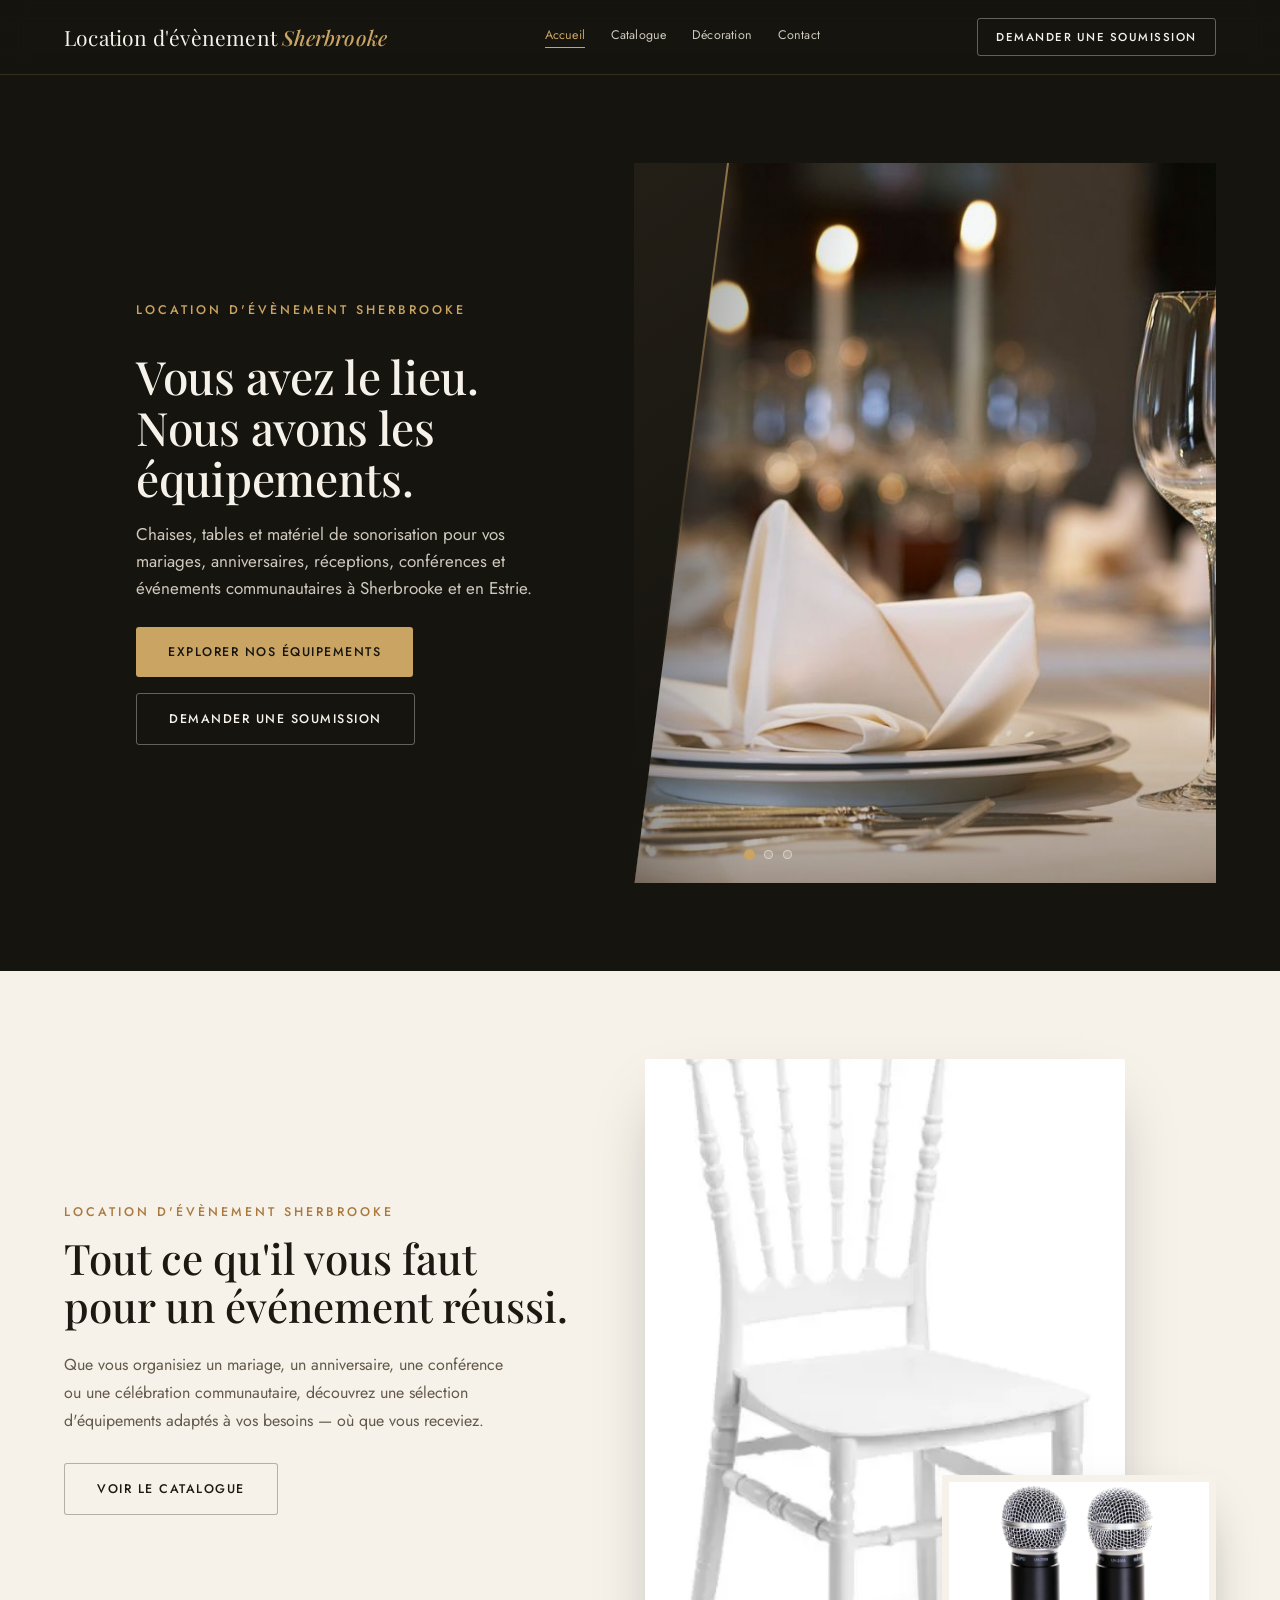
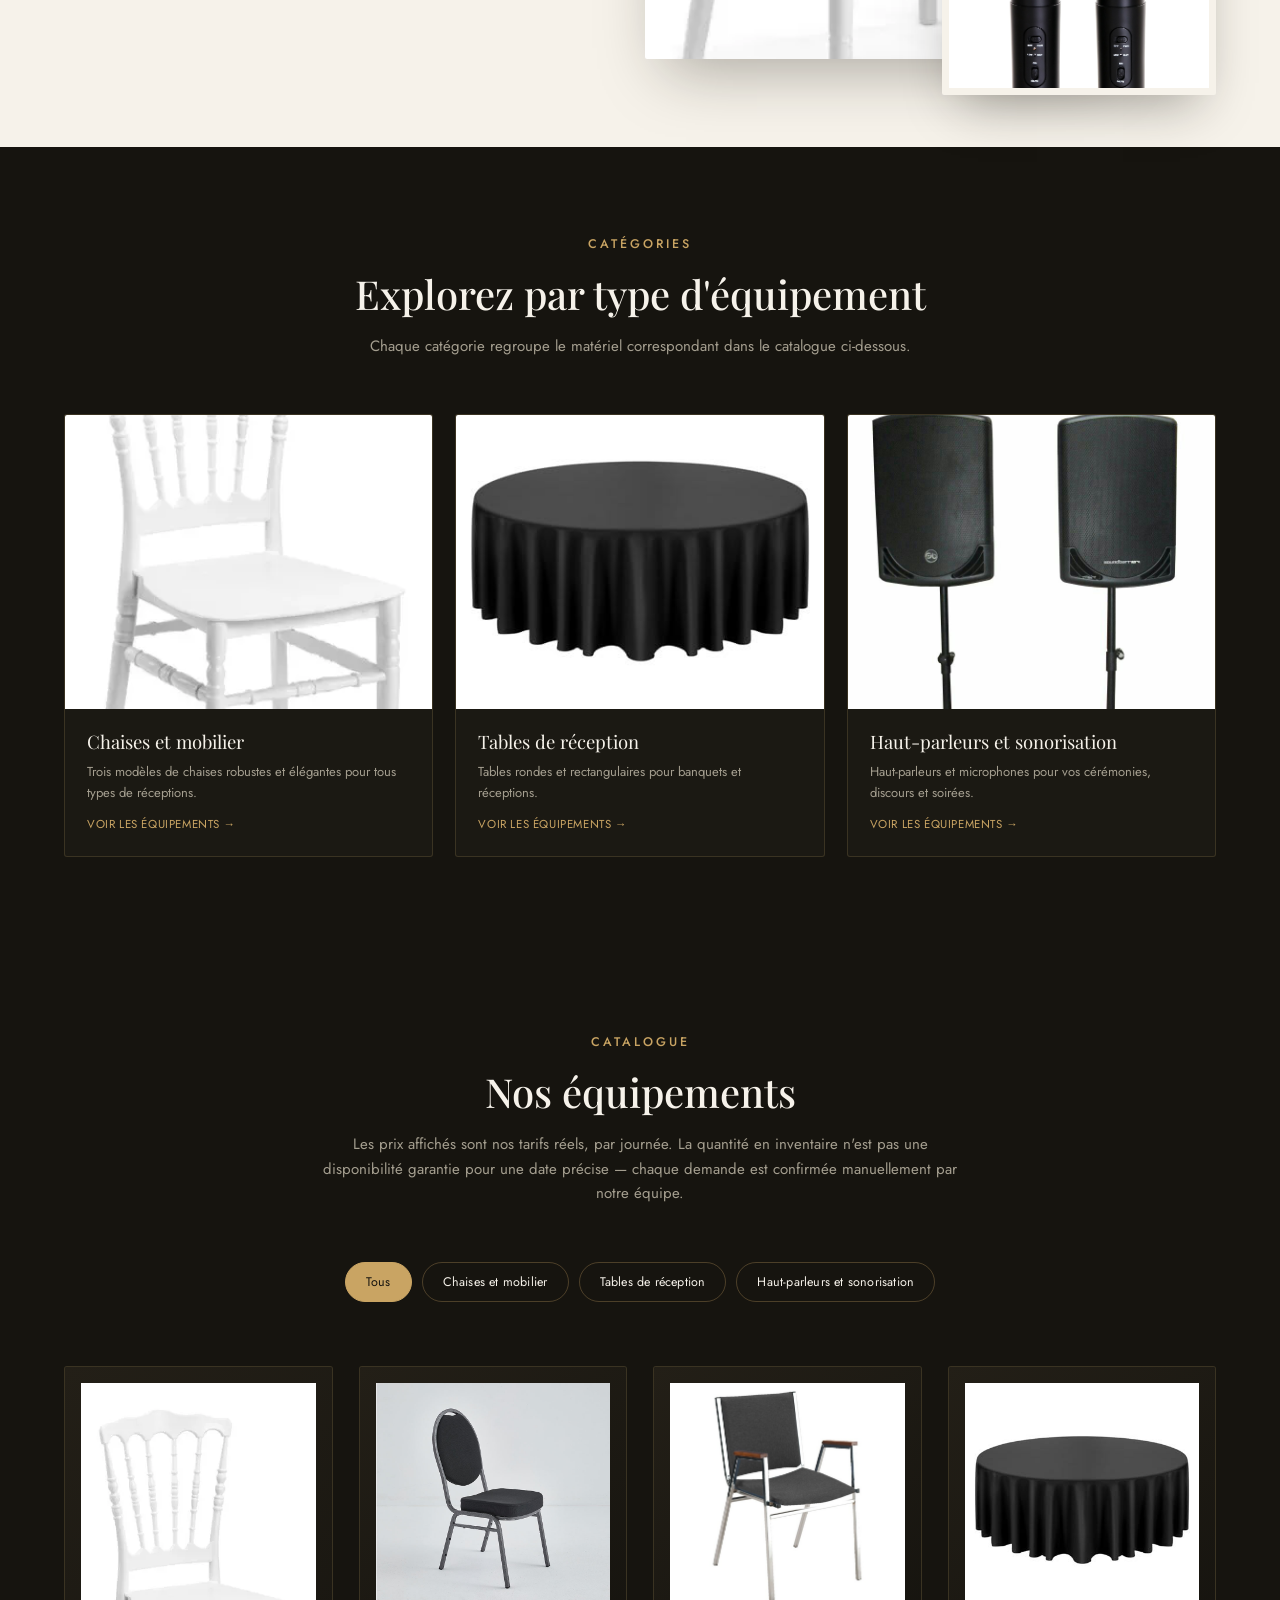
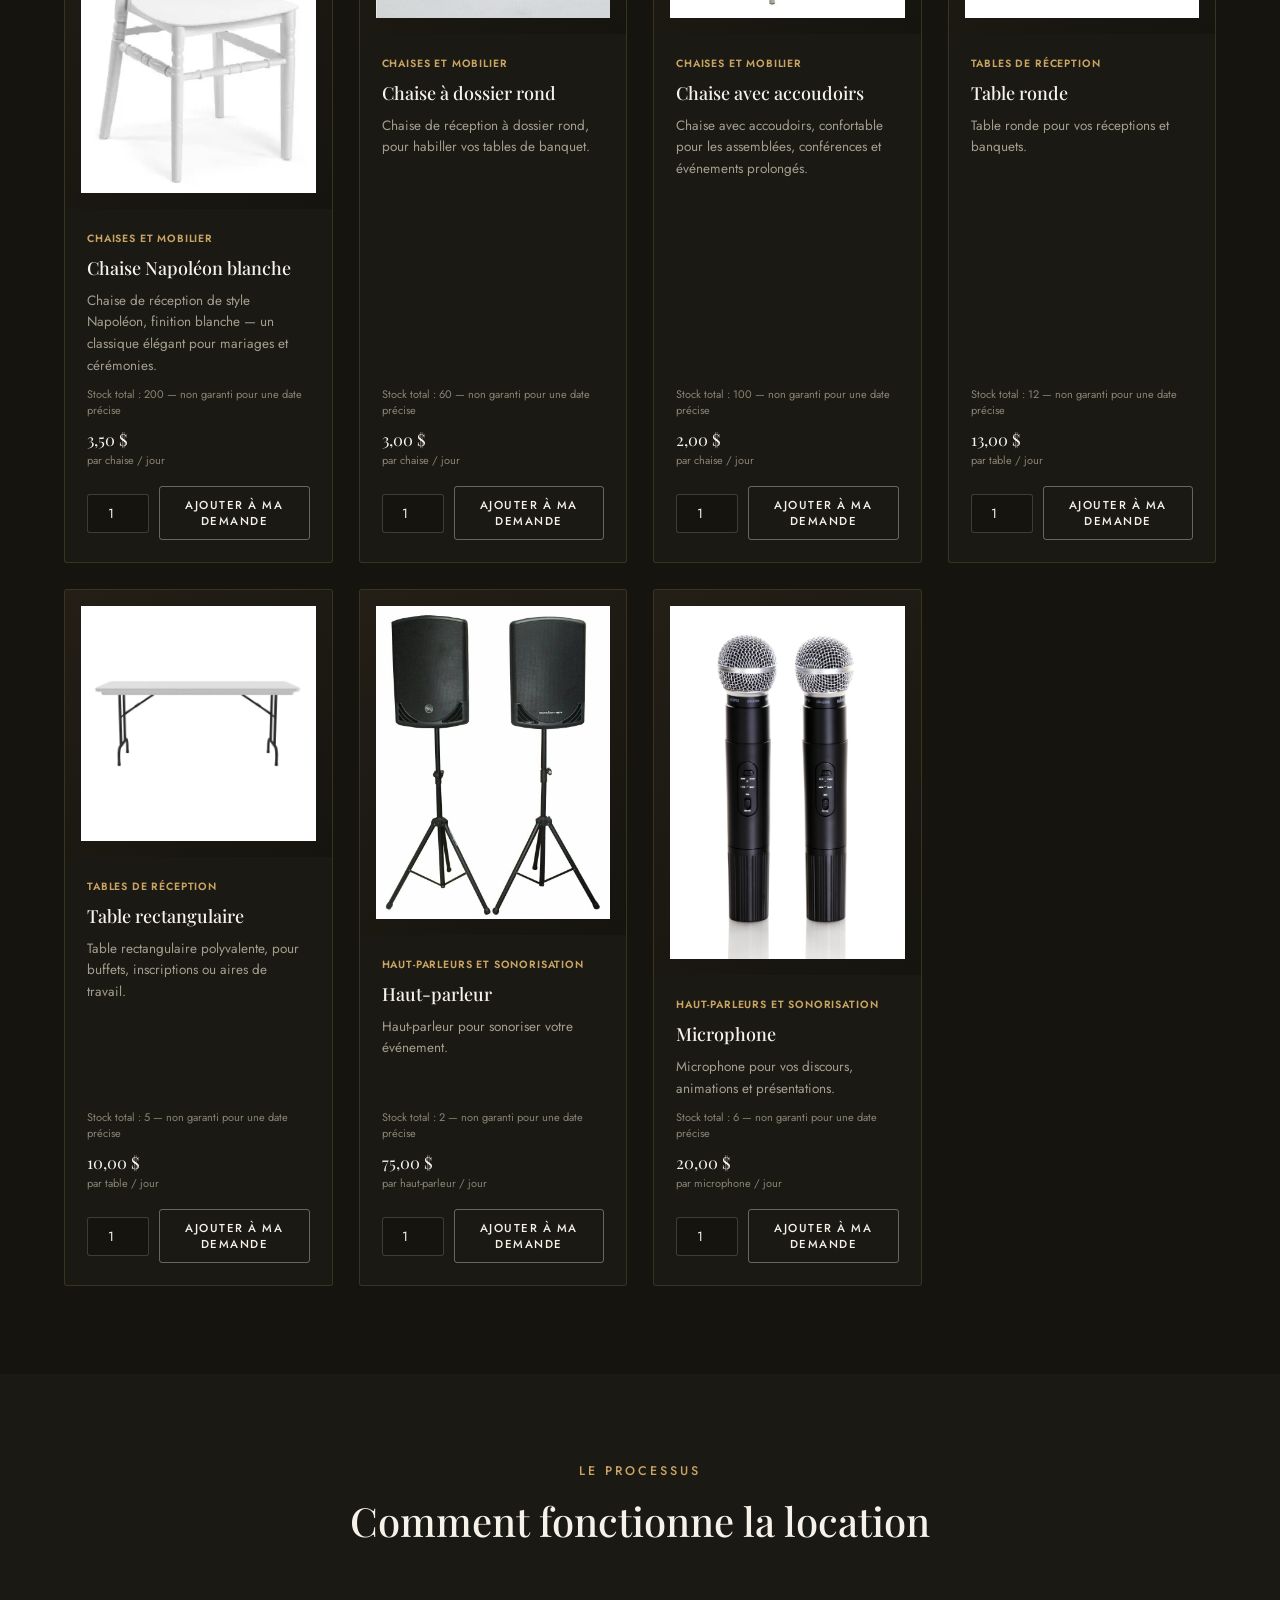
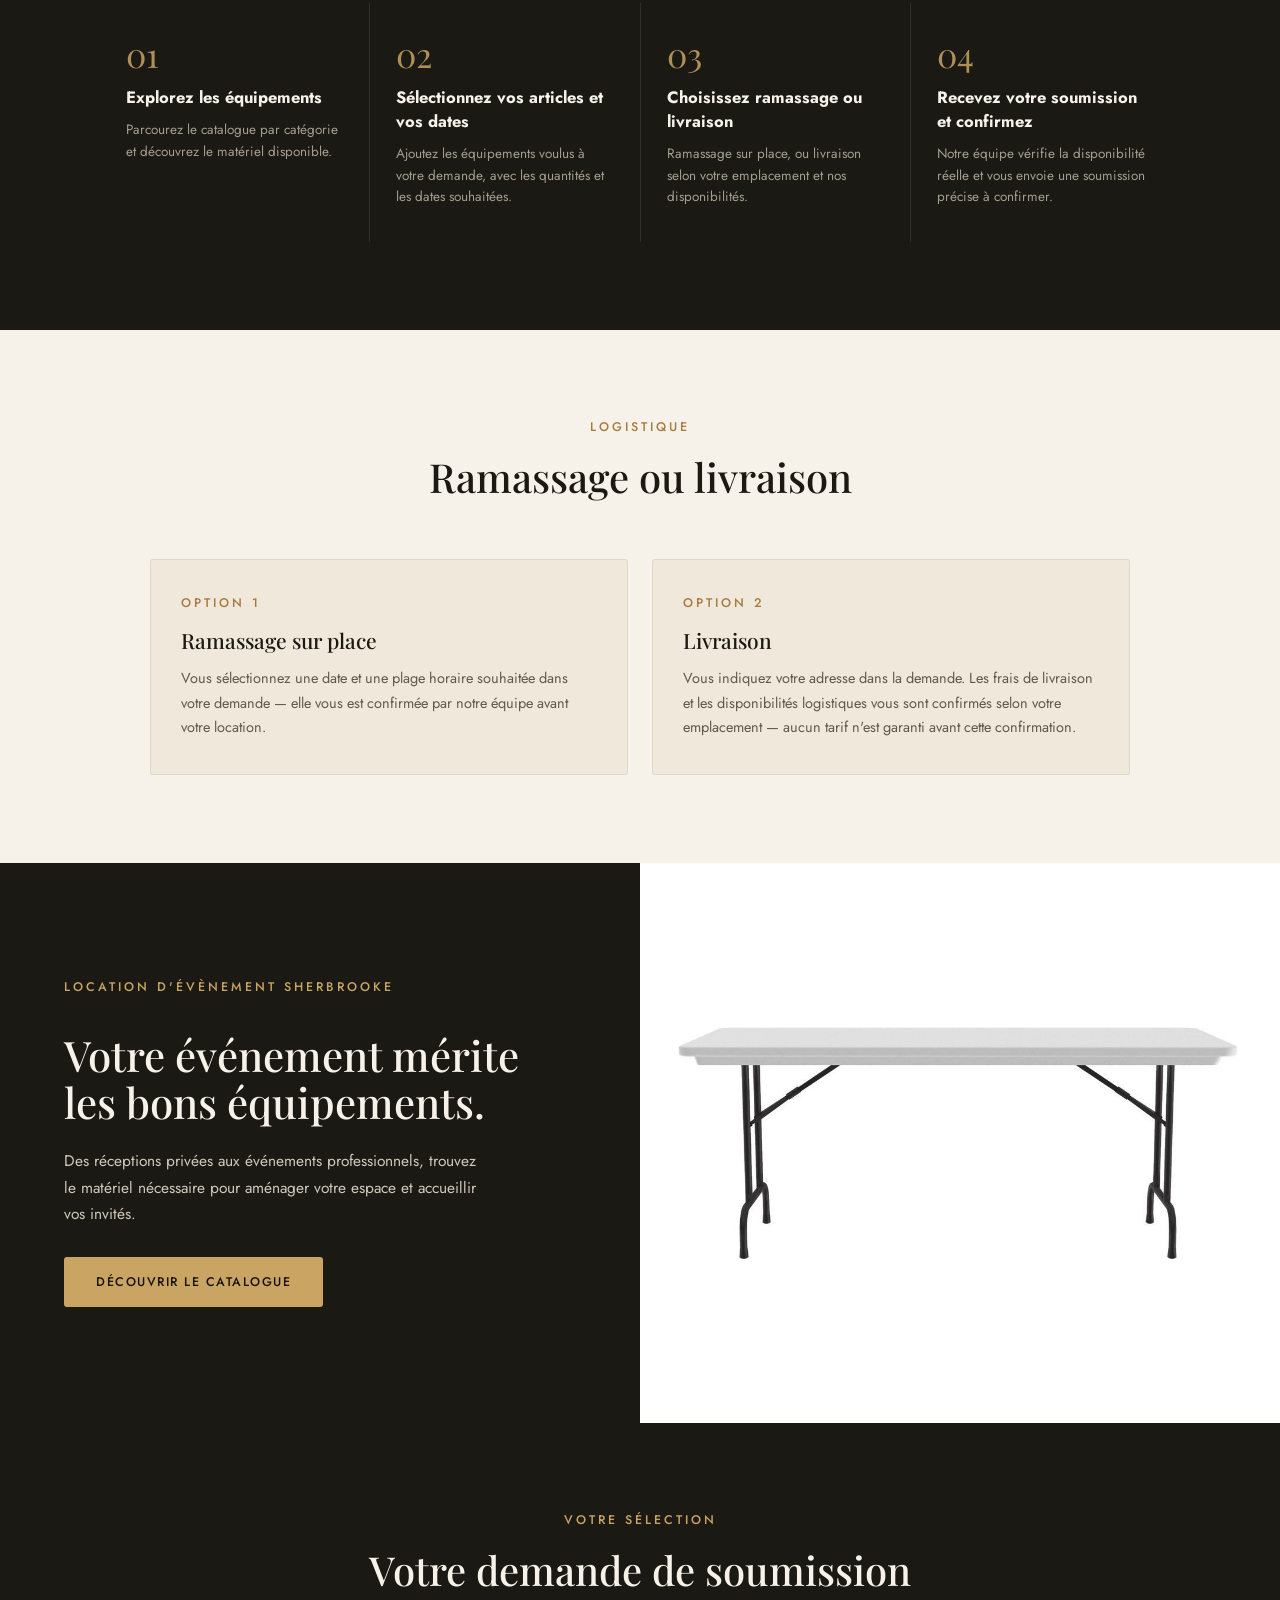
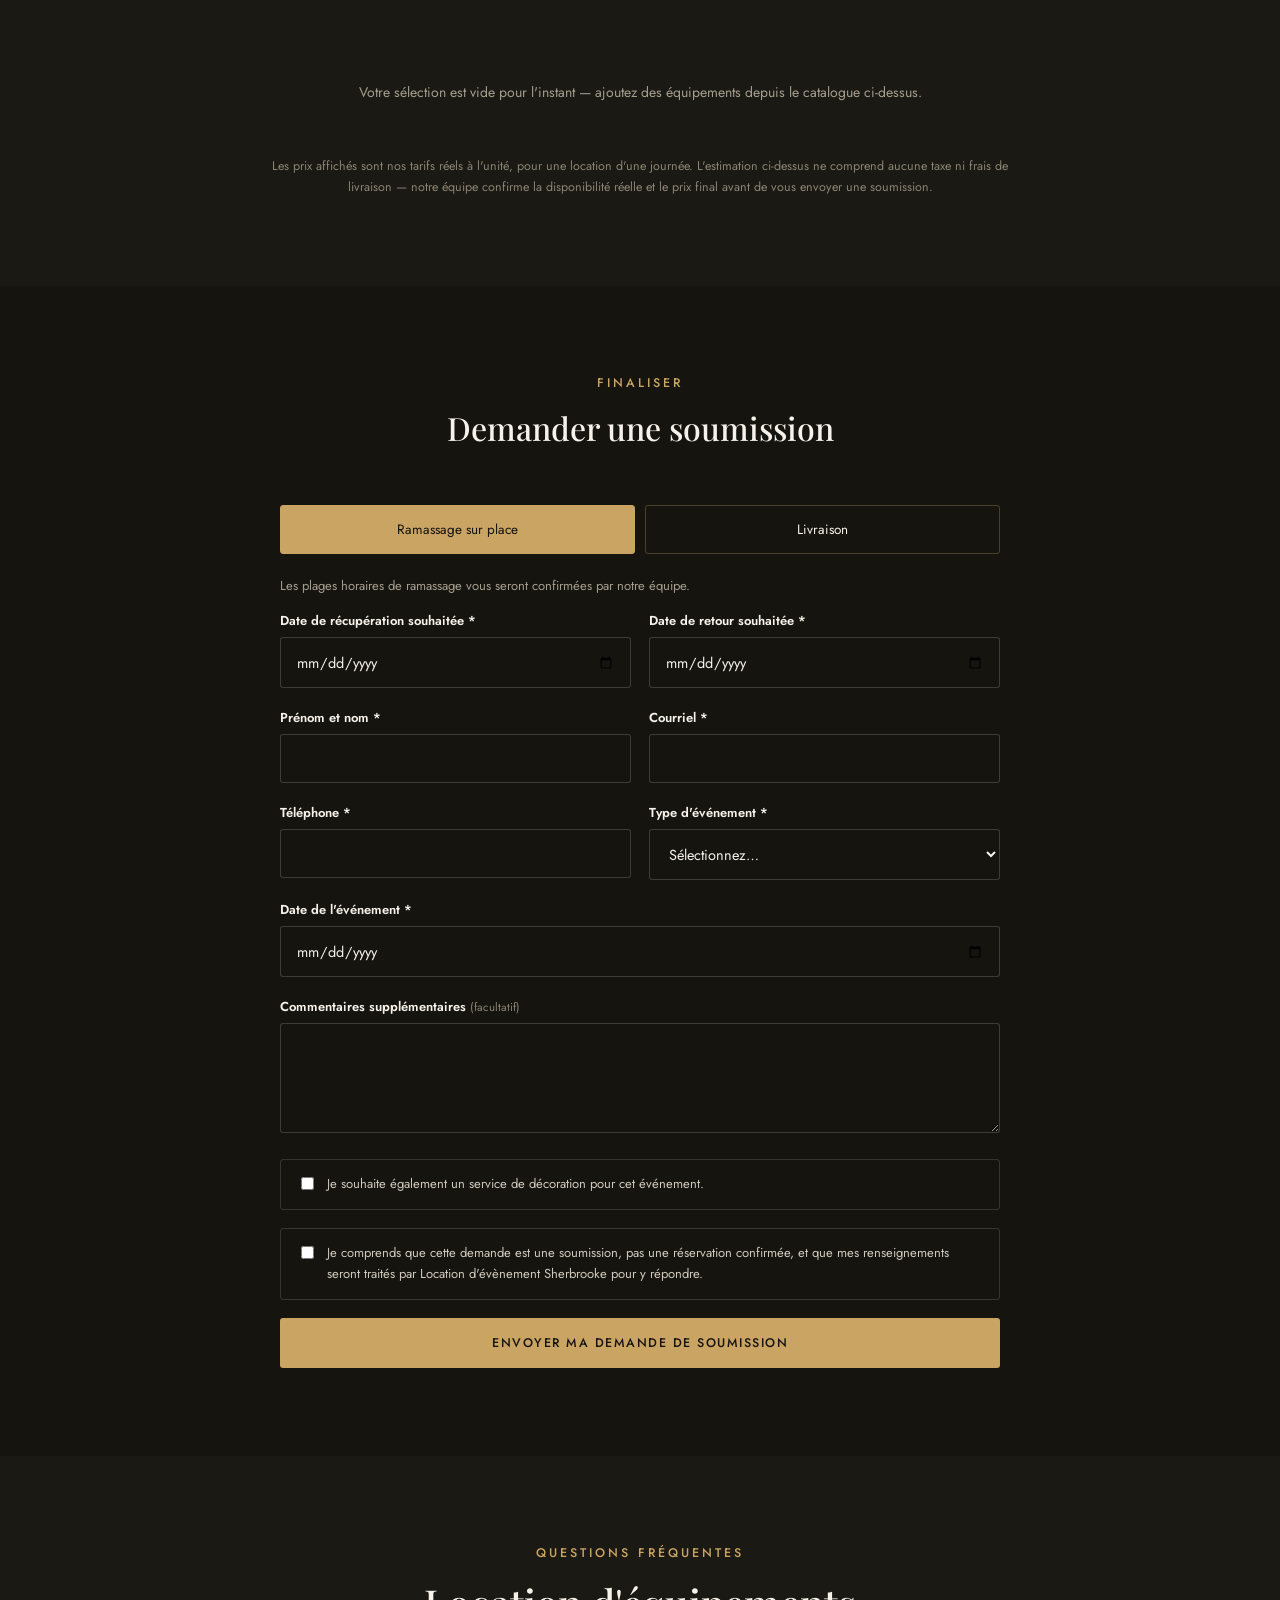
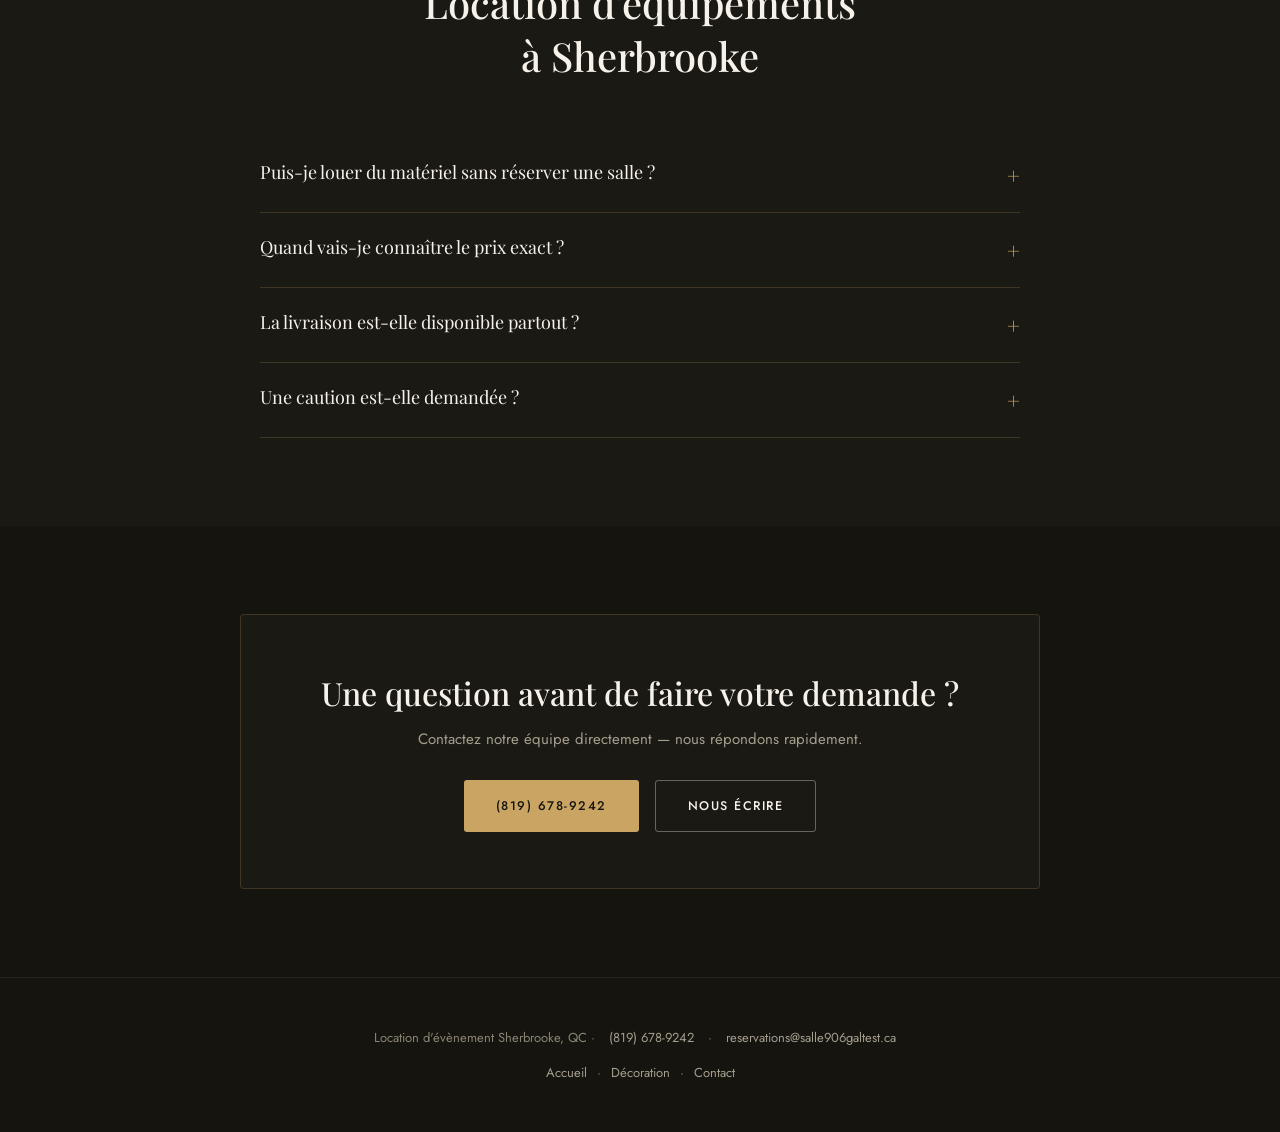
==== commit 7b2cac2e: "refactor: supprime catalogue.html, uniformise decoration/contact au theme sombre Le catalogue vit ma" ====
--- a/index.html
+++ b/index.html
@@ -296,6 +296,7 @@
   <a class="logo" href="/">Location d'évènement <b>Sherbrooke</b></a>
   <div class="links">
     <a href="/" class="is-current">Accueil</a>
+    <a href="#catalogue">Catalogue</a>
     <a href="/decoration">Décoration</a>
     <a href="/contact">Contact</a>
   </div>
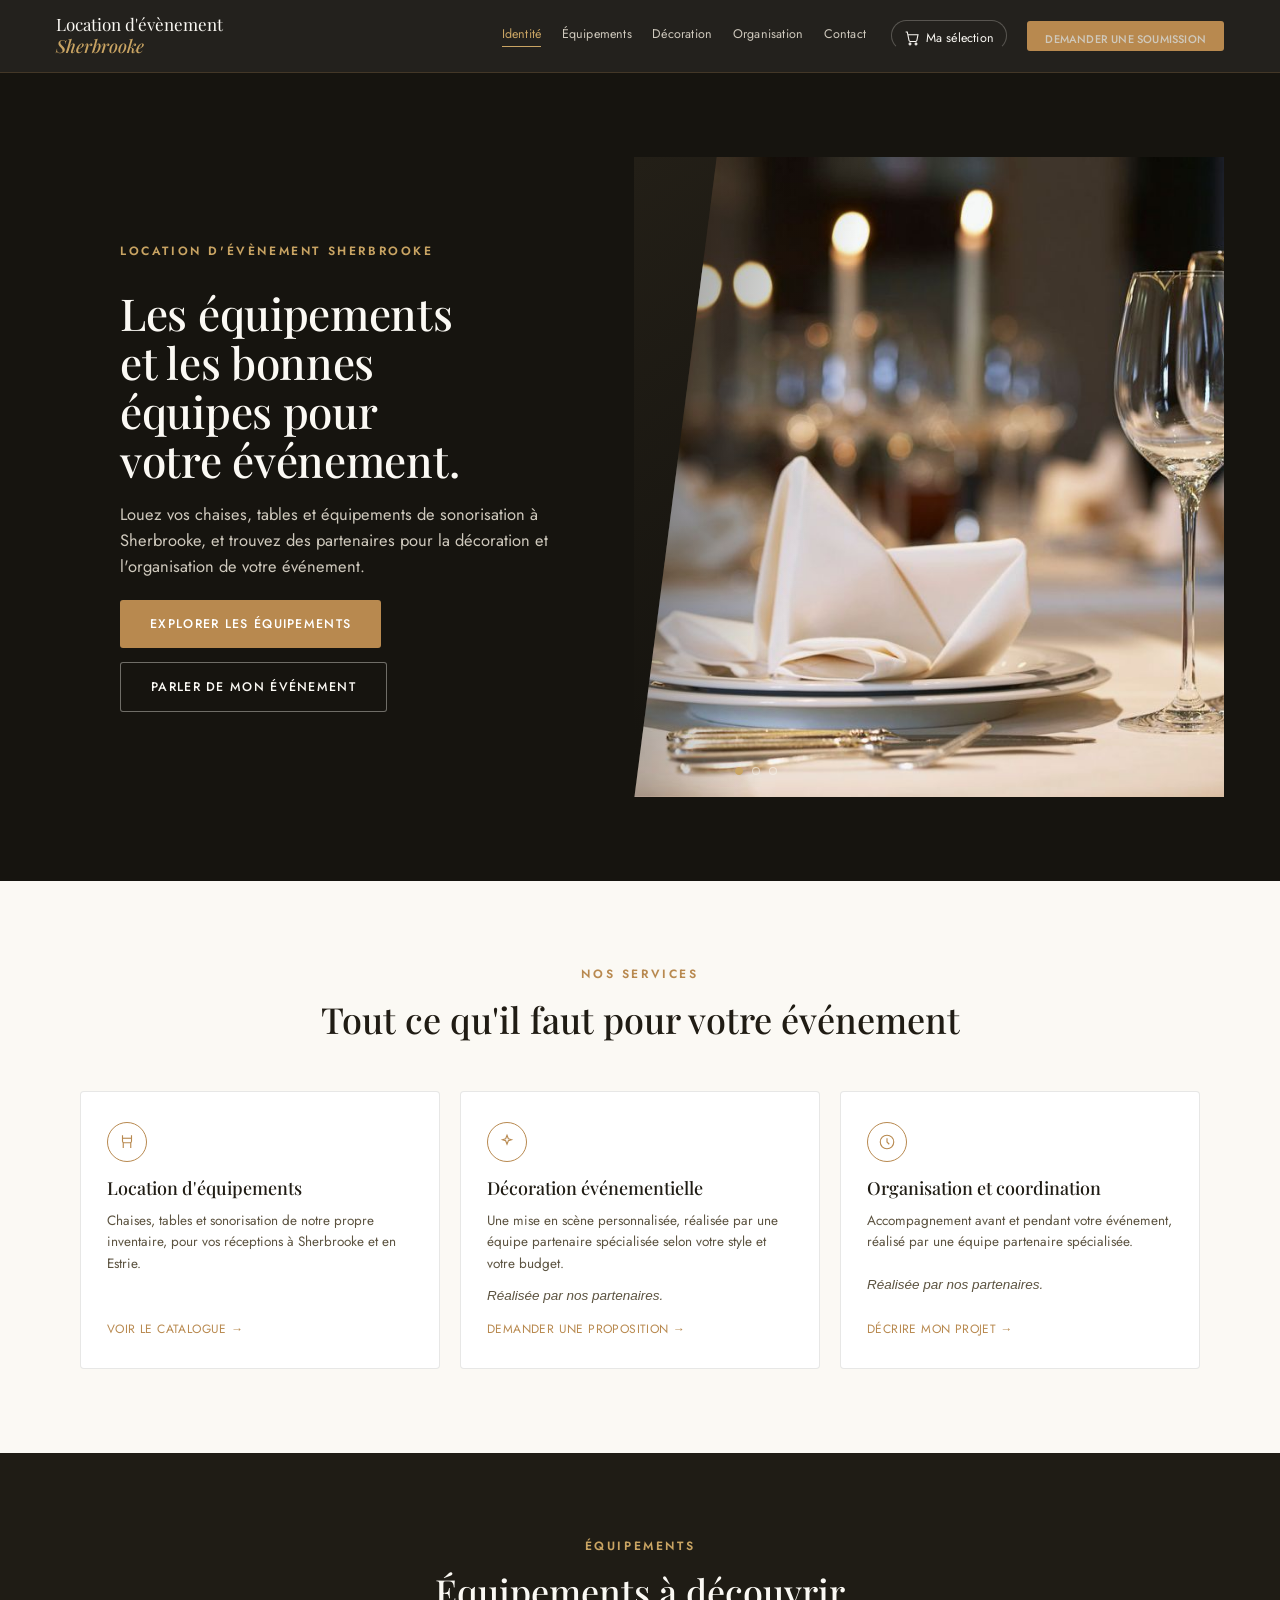
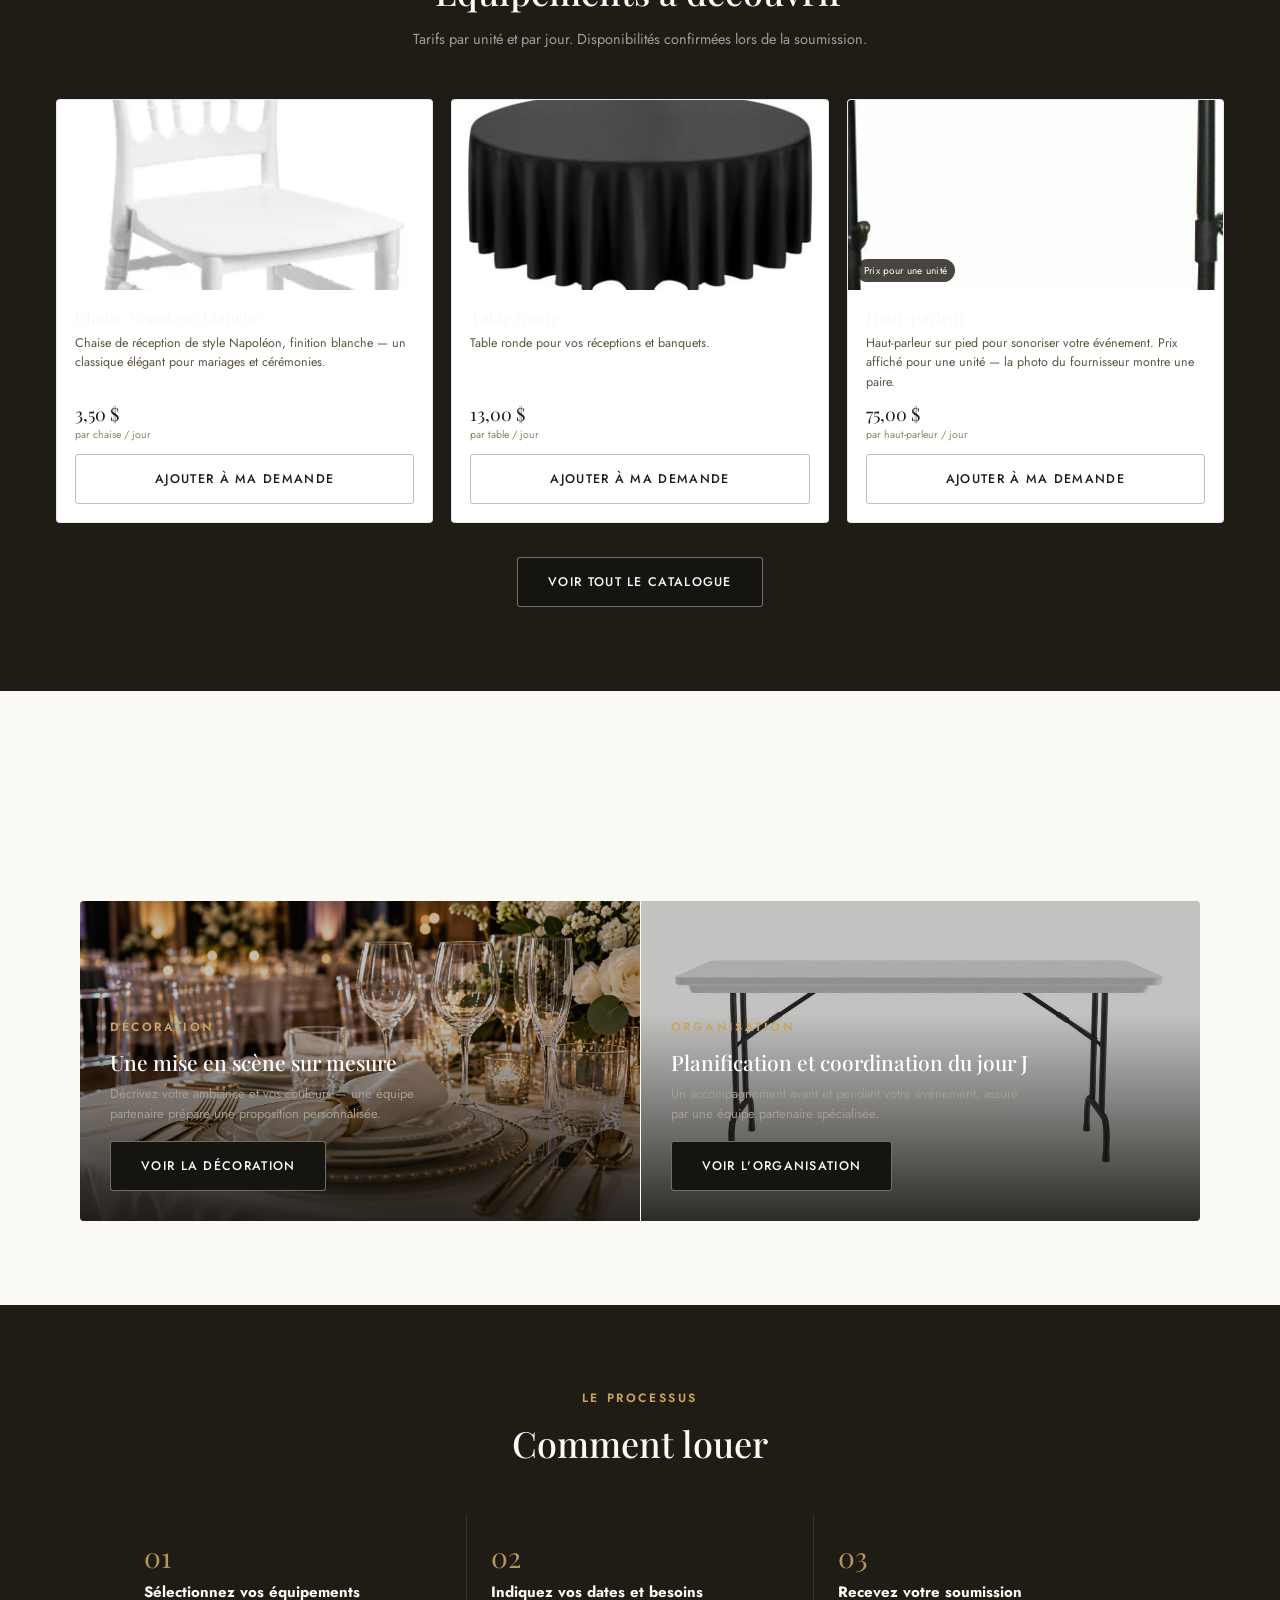
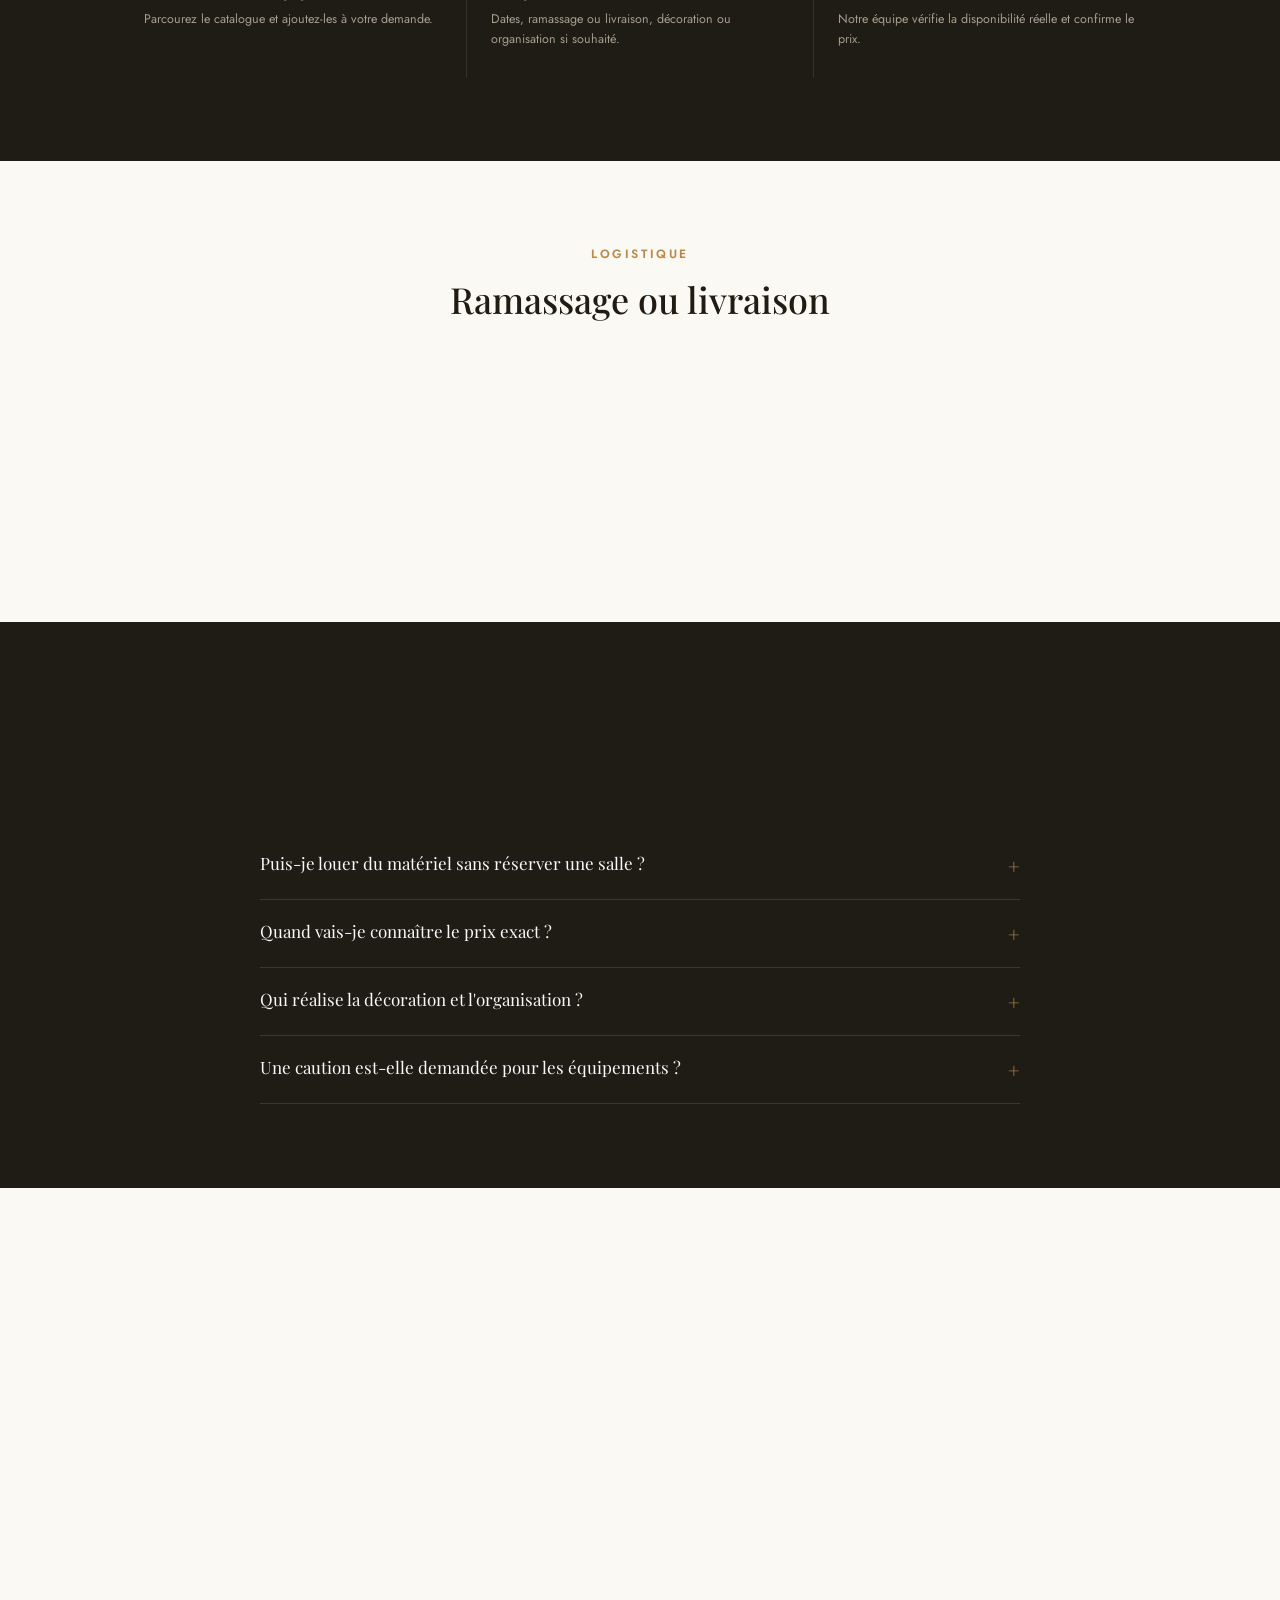
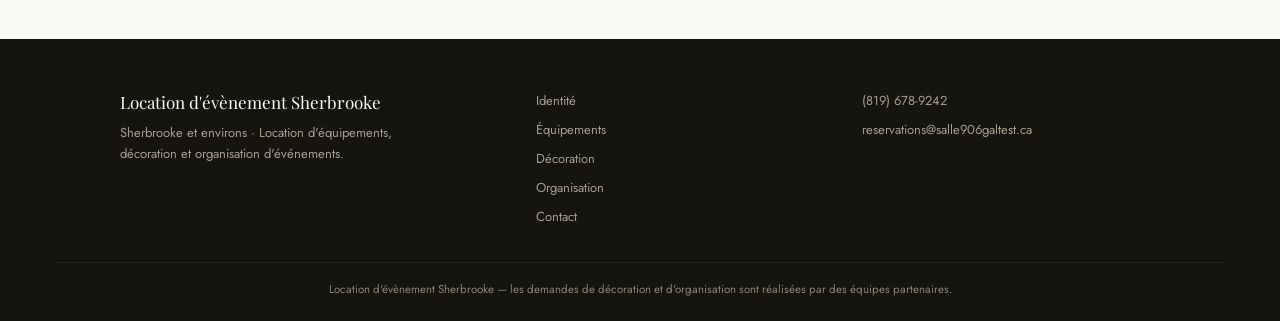
==== commit f7051ec6: "refonte: nav/footer commune, accueil a hero unique, catalogue dedie, page Organisation, formulaire c" ====
--- a/index.html
+++ b/index.html
@@ -4,11 +4,11 @@
 <meta charset="utf-8">
 <meta name="viewport" content="width=device-width, initial-scale=1">
 <title>Location d'équipements événementiels à Sherbrooke | Location d'évènement Sherbrooke</title>
-<meta name="description" content="Chaises, tables et équipements de sonorisation à louer à Sherbrooke. Ramassage sur place ou livraison selon disponibilité. Demandez une soumission gratuite.">
+<meta name="description" content="Chaises, tables et équipements de sonorisation à louer à Sherbrooke. Décoration et organisation d'événement avec nos équipes partenaires. Demandez une soumission gratuite.">
 <link rel="canonical" href="https://locationevenementsherbrooke.ca/">
 <meta property="og:type" content="website">
 <meta property="og:title" content="Location d'évènement Sherbrooke">
-<meta property="og:description" content="Location de chaises, tables et sonorisation à Sherbrooke.">
+<meta property="og:description" content="Location de chaises, tables et sonorisation à Sherbrooke — décoration et organisation avec nos partenaires.">
 <meta property="og:url" content="https://locationevenementsherbrooke.ca/">
 <meta property="og:image" content="https://locationevenementsherbrooke.ca/hero-assiettes.jpg">
 <meta property="og:locale" content="fr_CA">
@@ -16,6 +16,7 @@
 <link rel="preload" as="image" href="hero-assiettes.jpg" fetchpriority="high">
 <link rel="preconnect" href="https://fonts.googleapis.com">
 <link href="https://fonts.googleapis.com/css2?family=Playfair+Display:ital,wght@0,400;0,500;0,600;0,700;1,500&family=Jost:wght@300;400;500;600&display=swap" rel="stylesheet">
+<link rel="stylesheet" href="/shared/site-base.css">
 <script type="application/ld+json">
 {
   "@context": "https://schema.org",
@@ -26,244 +27,69 @@
   "telephone": "+1-819-678-9242",
   "email": "reservations@salle906galtest.ca",
   "areaServed": "Sherbrooke, Estrie, Québec",
-  "description": "Location d'équipements événementiels à Sherbrooke : chaises, tables et sonorisation."
-}
-</script>
-<script type="application/ld+json">
-{
-  "@context": "https://schema.org",
-  "@type": "ItemList",
-  "itemListElement": [
-    {"@type":"ListItem","position":1,"item":{"@type":"Product","name":"Chaise Napoléon blanche","category":"Chaises et mobilier","offers":{"@type":"Offer","price":"3.50","priceCurrency":"CAD"}}},
-    {"@type":"ListItem","position":2,"item":{"@type":"Product","name":"Chaise à dossier rond","category":"Chaises et mobilier","offers":{"@type":"Offer","price":"3.00","priceCurrency":"CAD"}}},
-    {"@type":"ListItem","position":3,"item":{"@type":"Product","name":"Chaise avec accoudoirs","category":"Chaises et mobilier","offers":{"@type":"Offer","price":"2.00","priceCurrency":"CAD"}}},
-    {"@type":"ListItem","position":4,"item":{"@type":"Product","name":"Table ronde","category":"Tables de réception","offers":{"@type":"Offer","price":"13.00","priceCurrency":"CAD"}}},
-    {"@type":"ListItem","position":5,"item":{"@type":"Product","name":"Table rectangulaire","category":"Tables de réception","offers":{"@type":"Offer","price":"10.00","priceCurrency":"CAD"}}},
-    {"@type":"ListItem","position":6,"item":{"@type":"Product","name":"Haut-parleur","category":"Haut-parleurs et sonorisation","offers":{"@type":"Offer","price":"75.00","priceCurrency":"CAD"}}},
-    {"@type":"ListItem","position":7,"item":{"@type":"Product","name":"Microphone","category":"Haut-parleurs et sonorisation","offers":{"@type":"Offer","price":"20.00","priceCurrency":"CAD"}}}
-  ]
+  "description": "Location d'équipements événementiels à Sherbrooke : chaises, tables et sonorisation, décoration et organisation avec nos partenaires."
 }
 </script>
 <style>
-html,body{margin:0;padding:0;scroll-behavior:smooth}
-*{box-sizing:border-box}
-::selection{background:#c9a463;color:#16140f}
-
-:root{
-  --ink:#16140f;
-  --ink-2:#1b1913;
-  --ink-3:#0f0e0a;
-  --gold:#c9a463;
-  --gold-hover:#dcbd82;
-  --cream:#f6f2ea;
-  --cream-2:#efe8db;
-  --cream-3:#e6ddc8;
-  --text-muted:#cfc9bd;
-  --text-dim:#a49e8f;
-  --text-faint:#8a8474;
-  --line:rgba(201,164,99,.18);
-  --ink-on-cream:#1c1912;
-  --muted-on-cream:#63594a;
-  --faint-on-cream:#8d8268;
-}
-
-body{font-family:'Jost',sans-serif;background:var(--ink);color:var(--cream);overflow-x:hidden}
-a{color:inherit}
-img{max-width:100%}
-.wrap{max-width:1240px;margin:0 auto;padding:0 clamp(20px,5vw,64px)}
-h1,h2,h3{font-family:'Playfair Display',serif;font-weight:500;margin:0;text-wrap:balance}
-.eyebrow{font-size:12.5px;letter-spacing:3px;text-transform:uppercase;color:var(--gold);margin-bottom:14px;font-weight:500}
-
-.btn{display:inline-flex;align-items:center;gap:8px;cursor:pointer;text-decoration:none;background:var(--gold);color:var(--ink);padding:16px 32px;font-size:12.5px;letter-spacing:1.5px;text-transform:uppercase;border-radius:3px;border:none;font-family:'Jost',sans-serif;font-weight:500;transition:background .25s,box-shadow .25s,transform .25s}
-.btn:hover{background:var(--gold-hover);box-shadow:0 14px 30px rgba(201,164,99,.3);transform:translateY(-1px)}
-.btn-outline{display:inline-flex;align-items:center;gap:8px;text-decoration:none;border:1px solid rgba(246,242,234,.35);color:var(--cream);padding:16px 32px;font-size:12.5px;letter-spacing:1.5px;text-transform:uppercase;border-radius:3px;transition:border-color .25s,color .25s,background .25s;background:none;cursor:pointer;font-family:'Jost',sans-serif;font-weight:500}
-.btn-outline:hover{border-color:var(--gold);color:var(--gold)}
-.btn-outline.on-cream{border-color:rgba(28,25,18,.3);color:var(--ink-on-cream)}
-.btn-outline.on-cream:hover{border-color:var(--ink-on-cream);background:var(--ink-on-cream);color:var(--cream)}
-.btn-sm{padding:10px 18px;font-size:11.5px}
-
-/* ---- Reveal au défilement ---- */
-.reveal{opacity:0;transform:translateY(26px);transition:opacity .8s cubic-bezier(.2,.7,.2,1),transform .8s cubic-bezier(.2,.7,.2,1)}
-.reveal.is-visible{opacity:1;transform:none}
-.reveal-delay-1.is-visible{transition-delay:.12s}
-.reveal-delay-2.is-visible{transition-delay:.24s}
-@media (prefers-reduced-motion:reduce){
-  .reveal{opacity:1!important;transform:none!important;transition:none!important}
-  html{scroll-behavior:auto}
-}
-
-/* ---- Nav ---- */
-nav{position:sticky;top:0;z-index:100;display:flex;align-items:center;justify-content:space-between;gap:20px;padding:18px clamp(20px,5vw,64px);background:rgba(22,20,15,.9);backdrop-filter:blur(12px);border-bottom:1px solid var(--line);flex-wrap:wrap}
-.logo{font-family:'Playfair Display',serif;font-size:21px;text-decoration:none;letter-spacing:.2px}
-.logo b{color:var(--gold);font-style:italic;font-weight:500}
-nav .links{display:flex;gap:clamp(10px,2vw,30px);flex-wrap:wrap;font-size:12.5px}
-nav .links a{text-decoration:none;color:var(--text-muted);border-bottom:1px solid transparent;padding-bottom:3px;letter-spacing:.2px}
-nav .links a:hover,nav .links a.is-current{color:var(--gold);border-color:var(--gold)}
-
-/* ---- HERO : séparation diagonale ---- */
-.hero{position:relative;background:var(--ink)}
-.hero-grid{display:grid;grid-template-columns:minmax(0,1fr) minmax(0,1.02fr);align-items:stretch;min-height:min(80vh,720px)}
-.hero-copy{position:relative;z-index:2;display:flex;flex-direction:column;justify-content:center;gap:18px;padding:52px clamp(24px,6vw,72px);max-width:580px}
-.hero-copy h1{font-size:clamp(30px,3.8vw,46px);line-height:1.1;letter-spacing:-.3px}
-.hero-copy p.lead{font-size:clamp(15px,1.5vw,17px);color:var(--text-muted);line-height:1.6;max-width:460px;margin:0}
-.hero-copy .ctas{display:flex;gap:16px;flex-wrap:wrap;margin-top:6px}
-.hero-media{position:relative;min-height:420px;overflow:hidden;background:linear-gradient(145deg,#231f17 0%,#16140f 55%,#1b1710 100%)}
-.hero-carousel{position:absolute;inset:-2px -2px -2px 0;clip-path:polygon(16% 0,100% 0,100% 100%,0 100%);overflow:hidden}
+/* ---- Hero unique ---- */
+.hero{position:relative;background:var(--ink);color:var(--cream)}
+.hero-grid{display:grid;grid-template-columns:minmax(0,1fr) minmax(0,1.02fr);align-items:stretch;min-height:min(74vh,640px)}
+.hero-copy{position:relative;z-index:2;display:flex;flex-direction:column;justify-content:center;gap:16px;padding:48px clamp(24px,6vw,64px);max-width:560px}
+.hero-copy h1{font-size:clamp(28px,3.6vw,44px);line-height:1.12;letter-spacing:-.3px}
+.hero-copy p.lead{font-size:clamp(14.5px,1.4vw,16.5px);color:var(--text-muted);line-height:1.6;max-width:460px;margin:0}
+.hero-copy .ctas{display:flex;gap:14px;flex-wrap:wrap;margin-top:4px}
+.hero-media{position:relative;min-height:380px;overflow:hidden;background:linear-gradient(145deg,#231f17 0%,#16140f 55%,#1b1710 100%)}
+.hero-carousel{position:absolute;inset:-2px -2px -2px 0;clip-path:polygon(14% 0,100% 0,100% 100%,0 100%);overflow:hidden}
 .hc-slide{position:absolute;inset:0;background-color:#1f1b12;background-repeat:no-repeat;background-position:center;background-size:cover;opacity:0;transition:opacity .9s ease}
 .hc-slide.is-active{opacity:1}
-.hc-overlay{position:absolute;inset:0;z-index:1;pointer-events:none;clip-path:polygon(16% 0,100% 0,100% 100%,0 100%);background:linear-gradient(100deg,rgba(22,20,15,.5) 0%,rgba(22,20,15,0) 34%),linear-gradient(0deg,rgba(22,20,15,.35),rgba(22,20,15,0) 30%)}
-.hero-media .edge{position:absolute;top:0;bottom:0;left:16%;width:2px;background:linear-gradient(180deg,var(--gold),transparent 70%);opacity:.65;transform:skewX(-7.5deg);transform-origin:top;z-index:2}
-.hc-dots{position:absolute;left:calc(16% + 18px);bottom:24px;z-index:3;display:flex;gap:10px}
-.hc-dot{width:9px;height:9px;border-radius:50%;border:1px solid rgba(246,242,234,.55);background:rgba(246,242,234,.15);padding:0;cursor:pointer;transition:background .25s,border-color .25s,transform .25s;appearance:none}
-.hc-dot:hover{border-color:var(--gold)}
-.hc-dot.is-active{background:var(--gold);border-color:var(--gold);transform:scale(1.2)}
-@media (prefers-reduced-motion:reduce){ .hc-slide{transition:none} }
+.hc-overlay{position:absolute;inset:0;z-index:1;pointer-events:none;clip-path:polygon(14% 0,100% 0,100% 100%,0 100%);background:linear-gradient(100deg,rgba(22,20,15,.5) 0%,rgba(22,20,15,0) 34%)}
+.hc-dots{position:absolute;left:calc(14% + 18px);bottom:22px;z-index:3;display:flex;gap:9px}
+.hc-dot{width:8px;height:8px;border-radius:50%;border:1px solid rgba(246,242,234,.55);background:rgba(246,242,234,.15);padding:0;cursor:pointer;appearance:none}
+.hc-dot.is-active{background:var(--gold-soft);border-color:var(--gold-soft)}
 @media (max-width:900px){
   .hero-grid{grid-template-columns:1fr;min-height:0}
-  .hero-media{order:-1;min-height:56vw;max-height:440px}
+  .hero-media{order:-1;min-height:48vw;max-height:360px}
   .hero-carousel{clip-path:none;inset:0}
   .hc-overlay{clip-path:none;background:linear-gradient(0deg,var(--ink) 0%,rgba(22,20,15,0) 40%)}
-  .hero-media .edge{display:none}
-  .hc-dots{left:50%;transform:translateX(-50%);bottom:16px}
-  .hero-copy{padding:40px clamp(20px,6vw,40px) 52px;max-width:none}
-}
-
-/* ---- Sections génériques ---- */
-section{padding:88px clamp(20px,5vw,64px)}
-.on-cream{background:var(--cream);color:var(--ink-on-cream)}
-.on-cream .eyebrow{color:#a9793d}
-.on-cream p{color:var(--muted-on-cream)}
-.on-ink2{background:var(--ink-2)}
-.section-head{text-align:center;max-width:640px;margin:0 auto 56px}
-.section-head p{color:var(--text-dim);font-size:15px;line-height:1.65;margin-top:14px}
-.on-cream .section-head p{color:var(--muted-on-cream)}
-.section-head h2{font-size:clamp(27px,3.6vw,40px)}
-
-/* ---- Intro éditoriale ---- */
-.intro-grid{display:grid;grid-template-columns:.95fr 1.05fr;gap:clamp(30px,5vw,64px);align-items:center;max-width:1180px;margin:0 auto}
-.intro-text h2{font-size:clamp(28px,3.8vw,42px);line-height:1.14}
-.intro-text p{margin-top:20px;font-size:16px;line-height:1.75;color:var(--muted-on-cream);max-width:440px}
-.intro-photos{position:relative;min-height:420px}
-.intro-photo-main{width:84%;aspect-ratio:4/5;background-color:#d8cdb3;background-image:url('chaise-napoleon-blanche.webp');background-position:center;background-size:cover;border-radius:2px;box-shadow:0 30px 60px -20px rgba(28,25,18,.35)}
-.intro-photo-accent{position:absolute;right:0;bottom:-36px;width:48%;aspect-ratio:5/4;background-color:#1f1b12;background-image:url('microphone-sans-fil.jpg');background-position:center 15%;background-size:cover;border-radius:2px;border:7px solid var(--cream);box-shadow:0 24px 50px -18px rgba(28,25,18,.4)}
-@media (max-width:860px){
-  .intro-grid{grid-template-columns:1fr}
-  .intro-photos{min-height:0;margin-top:8px}
-  .intro-photo-main{width:100%}
-  .intro-photo-accent{position:relative;right:auto;bottom:auto;width:62%;margin:-40px 0 0 auto}
-}
-
-/* ---- Catégories ---- */
-.cat-grid{display:grid;grid-template-columns:repeat(auto-fit,minmax(230px,1fr));gap:22px;max-width:1200px;margin:0 auto}
-.cat-card{appearance:none;background:var(--ink-2);border:1px solid var(--line);border-radius:3px;padding:0;cursor:pointer;text-align:left;font-family:'Jost',sans-serif;color:var(--cream);display:flex;flex-direction:column;overflow:hidden;transition:border-color .25s,transform .25s}
-.cat-card:hover{border-color:var(--gold);transform:translateY(-4px)}
-.cat-photo-panel{display:block;width:100%;aspect-ratio:5/4;background-color:#231f17;background-size:cover;background-position:center;filter:saturate(.95)}
-.cat-body{padding:20px 22px 24px;display:flex;flex-direction:column;gap:8px;flex-grow:1}
-.cat-title{font-family:'Playfair Display',serif;font-size:18.5px}
-.cat-desc{font-size:13px;color:var(--text-dim);line-height:1.6;flex-grow:1}
-.cat-link{font-size:11.5px;letter-spacing:.6px;text-transform:uppercase;color:var(--gold);margin-top:4px}
-
-/* ---- Filtres catalogue ---- */
-.filters{display:flex;flex-wrap:wrap;gap:10px;justify-content:center;margin-bottom:12px}
-.filter-chip{padding:10px 20px;border-radius:999px;border:1px solid rgba(201,164,99,.3);background:none;color:var(--cream);font-family:'Jost',sans-serif;font-size:12.5px;cursor:pointer;transition:all .2s;letter-spacing:.2px}
-.filter-chip.is-active,.filter-chip:hover{background:var(--gold);color:var(--ink);border-color:var(--gold)}
-.catalog-live-note{text-align:center;font-size:11.5px;color:var(--text-faint);letter-spacing:.3px;min-height:16px;margin:0 0 36px}
-
-/* ---- Grille catalogue ---- */
-.catalog-grid{display:grid;grid-template-columns:repeat(auto-fit,minmax(265px,1fr));gap:26px;max-width:1200px;margin:0 auto}
-.eq-card{background:var(--ink-2);border:1px solid var(--line);display:flex;flex-direction:column;border-radius:3px;overflow:hidden;transition:border-color .25s,transform .25s}
-.eq-card:hover{border-color:rgba(201,164,99,.4);transform:translateY(-3px)}
-.eq-photo{aspect-ratio:4/3;background:linear-gradient(145deg,#231f17,#16140f);display:flex;flex-direction:column;align-items:center;justify-content:center;gap:8px;color:#6b6656;font-size:12px;text-align:center;padding:16px}
-.eq-photo img{width:100%;height:100%;object-fit:cover;display:block}
-.eq-body{padding:22px;display:flex;flex-direction:column;gap:10px;flex-grow:1}
-.eq-top{display:flex;justify-content:space-between;align-items:flex-start;gap:10px}
-.eq-cat{font-size:10.5px;letter-spacing:.08em;text-transform:uppercase;color:var(--gold);font-weight:600}
-.eq-body h3{font-size:18px}
-.eq-body p.desc{font-size:13.5px;color:var(--text-dim);line-height:1.6;flex-grow:1;margin:0}
-.eq-price{font-family:'Playfair Display',serif;font-size:16.5px;color:var(--cream)}
-.eq-price small{display:block;font-family:'Jost',sans-serif;font-size:11px;color:var(--text-faint);margin-top:2px}
-.eq-stock{font-size:11px;color:var(--text-faint)}
-.eq-add{display:flex;gap:10px;align-items:center;margin-top:8px}
-.eq-add input[type=number]{width:62px;padding:9px;background:var(--ink);border:1px solid rgba(246,242,234,0.18);color:var(--cream);border-radius:3px;font-family:'Jost',sans-serif;text-align:center}
-.empty-note{grid-column:1/-1;text-align:center;padding:50px 20px;color:var(--text-dim)}
-
-/* ---- Comment ça fonctionne ---- */
-.steps{display:grid;grid-template-columns:repeat(auto-fit,minmax(230px,1fr));gap:1px;background:rgba(246,242,234,0.1);max-width:1080px;margin:0 auto}
-.steps>div{background:var(--ink-2);padding:34px 26px;position:relative}
-.step-num{font-family:'Playfair Display',serif;font-size:34px;color:var(--gold);line-height:1;margin-bottom:14px;opacity:.85}
-.steps h4{font-size:16.5px;margin:0 0 10px}
-.steps p{font-size:13.5px;color:var(--text-dim);line-height:1.6;margin:0}
-
-/* ---- Ramassage / Livraison ---- */
-.logi-grid{display:grid;grid-template-columns:repeat(auto-fit,minmax(280px,1fr));gap:24px;max-width:980px;margin:0 auto}
-.logi-card{background:var(--cream-2);border:1px solid rgba(28,25,18,.08);border-radius:3px;padding:34px 30px}
-.logi-card .eyebrow{color:#a9793d}
-.logi-card h3{font-size:21px;color:var(--ink-on-cream);margin-bottom:12px}
-.logi-card p{font-size:14.5px;line-height:1.7;color:var(--muted-on-cream);margin:0}
-
-/* ---- Bande commerciale ---- */
-.commercial{padding:0;background:var(--ink-2)}
-.commercial-grid{display:grid;grid-template-columns:1fr 1fr;min-height:560px}
-.commercial-copy{display:flex;flex-direction:column;justify-content:center;gap:22px;padding:70px clamp(24px,5vw,72px)}
-.commercial-copy h2{font-size:clamp(28px,3.6vw,42px);line-height:1.12}
-.commercial-copy p{font-size:15.5px;line-height:1.7;color:var(--text-muted);max-width:420px;margin:0}
-.commercial-photo{background-color:#1f1b12;background-image:url('table-rectangulaire-pliante.jpg');background-position:center;background-size:cover}
-@media (max-width:860px){
-  .commercial-grid{grid-template-columns:1fr}
-  .commercial-photo{min-height:46vw;order:-1}
-  .commercial-copy{padding:48px clamp(20px,6vw,40px)}
-}
-
-/* ---- Panier ---- */
-#cart-section{background:var(--ink-2)}
-.cart-empty{text-align:center;color:var(--text-dim);font-size:14px;padding:30px}
-.cart-list{max-width:760px;margin:0 auto;display:flex;flex-direction:column;gap:1px;background:rgba(246,242,234,0.1)}
-.cart-item{background:var(--ink);display:flex;align-items:center;justify-content:space-between;gap:14px;padding:16px 20px;flex-wrap:wrap}
-.cart-item .ci-name{font-size:14.5px}
-.cart-item .ci-name small{display:block;color:var(--text-faint);font-size:12px;margin-top:2px}
-.cart-item .ci-actions{display:flex;align-items:center;gap:10px}
-.cart-item input[type=number]{width:56px;padding:7px;background:var(--ink-2);border:1px solid rgba(246,242,234,0.18);color:var(--cream);border-radius:3px;text-align:center;font-family:'Jost',sans-serif}
-.cart-remove{background:none;border:none;color:var(--text-dim);cursor:pointer;font-size:13px;text-decoration:underline}
-.cart-remove:hover{color:var(--gold)}
-.ci-line-total{font-family:'Playfair Display',serif;font-size:14.5px;color:var(--gold);min-width:64px;text-align:right}
-.cart-subtotal{max-width:760px;margin:1px auto 0;display:flex;justify-content:space-between;align-items:baseline;gap:16px;padding:18px 20px;background:var(--ink-2);font-size:13.5px;color:var(--text-muted)}
-.cart-subtotal strong{font-family:'Playfair Display',serif;font-size:20px;color:var(--gold);font-weight:500}
-.cart-note{max-width:760px;margin:24px auto 0;font-size:12.5px;color:var(--text-faint);line-height:1.7;text-align:center}
-
-/* ---- Formulaire ---- */
-.form-wrap{max-width:720px;margin:0 auto}
-.field{margin-bottom:20px}
-.field label{display:block;font-size:13px;font-weight:600;color:var(--cream);margin-bottom:7px}
-.field .hint{font-weight:400;color:var(--text-faint);font-size:11.5px}
-.field input,.field select,.field textarea{width:100%;padding:13px 15px;background:var(--ink);border:1px solid rgba(246,242,234,0.18);color:var(--cream);border-radius:3px;font-family:'Jost',sans-serif;font-size:14.5px}
-.field textarea{min-height:110px;resize:vertical}
-.field-grid{display:grid;grid-template-columns:1fr 1fr;gap:18px}
-@media (max-width:560px){ .field-grid{grid-template-columns:1fr} }
-.mode-toggle{display:flex;gap:10px;margin-bottom:22px}
-.mode-btn{flex:1;padding:14px;border-radius:3px;border:1px solid rgba(201,164,99,0.3);background:none;color:var(--cream);cursor:pointer;font-family:'Jost',sans-serif;font-size:13.5px;text-align:center}
-.mode-btn.is-active{background:var(--gold);color:var(--ink);border-color:var(--gold)}
-.check-row{display:flex;align-items:flex-start;gap:10px;padding:14px 16px;border:1px solid rgba(246,242,234,0.15);border-radius:3px;margin-bottom:18px;font-size:13px;color:var(--text-muted);line-height:1.6}
-.check-row input{margin-top:3px;accent-color:var(--gold)}
-.error-box{background:rgba(201,80,80,0.12);border:1px solid rgba(201,80,80,0.4);color:#e8b4b4;padding:12px 16px;border-radius:3px;font-size:13px;margin-bottom:18px}
-.confirm-screen{text-align:center;max-width:560px;margin:0 auto;padding:30px 0}
-.confirm-check{width:64px;height:64px;border-radius:50%;background:rgba(201,164,99,0.15);color:var(--gold);font-size:28px;display:flex;align-items:center;justify-content:center;margin:0 auto 22px}
-.confirm-ref{font-family:'Playfair Display',serif;font-size:20px;color:var(--gold);margin-top:10px}
-
-.faq{max-width:760px;margin:0 auto}
-details{border-bottom:1px solid rgba(201,164,99,0.2);padding:22px 0}
-summary{cursor:pointer;list-style:none;display:flex;justify-content:space-between;gap:16px;font-family:'Playfair Display',serif;font-size:18px}
-summary::-webkit-details-marker{display:none}
-summary::after{content:'+';color:var(--gold);font-size:22px}
-details[open] summary::after{content:'−'}
-details p{font-size:14px;color:var(--text-dim);line-height:1.7;margin:14px 0 0}
-.cta-block{text-align:center;background:var(--ink-2);border:1px solid rgba(201,164,99,0.2);padding:56px clamp(24px,5vw,60px);max-width:800px;margin:0 auto;border-radius:4px}
-.cta-block p{color:var(--text-dim);font-size:15px;margin:14px 0 30px}
-footer{padding:50px clamp(20px,5vw,64px);border-top:1px solid rgba(246,242,234,0.08);text-align:center;font-size:13px;color:var(--text-faint)}
-footer a{text-decoration:none;color:var(--text-dim);margin:0 10px}
-footer a:hover{color:var(--gold)}
-
-#cart-float{position:fixed;right:20px;bottom:20px;z-index:90;background:var(--gold);color:var(--ink);border-radius:999px;padding:15px 24px;font-size:13px;font-weight:600;letter-spacing:.3px;cursor:pointer;box-shadow:0 12px 32px rgba(0,0,0,.45);display:none;align-items:center;gap:8px;border:none;font-family:'Jost',sans-serif}
-#cart-float.is-visible{display:inline-flex}
+  .hc-dots{left:50%;transform:translateX(-50%);bottom:14px}
+  .hero-copy{padding:36px clamp(20px,6vw,40px) 42px;max-width:none}
+}
+
+/* ---- Trois services ---- */
+.svc-grid{display:grid;grid-template-columns:repeat(auto-fit,minmax(250px,1fr));gap:20px;max-width:1120px;margin:0 auto}
+.svc-card{background:#fff;border:1px solid var(--line-on-cream);border-radius:4px;padding:30px 26px;display:flex;flex-direction:column;gap:10px;transition:border-color .2s,transform .2s}
+.svc-card:hover{border-color:var(--gold);transform:translateY(-3px)}
+.svc-ic{width:40px;height:40px;border-radius:50%;border:1px solid var(--gold);display:flex;align-items:center;justify-content:center;color:var(--gold);margin-bottom:4px}
+.svc-card h3{font-size:18px}
+.svc-card p{font-size:13.5px;color:var(--muted-on-cream);line-height:1.6;margin:0;flex-grow:1}
+.svc-partner{font-size:11px;color:var(--faint-on-cream);font-style:italic}
+.svc-link{font-size:12px;letter-spacing:.4px;text-transform:uppercase;color:var(--gold);text-decoration:none;margin-top:4px}
+
+/* ---- Équipements à découvrir ---- */
+.teaser-grid{display:grid;grid-template-columns:repeat(auto-fit,minmax(230px,1fr));gap:18px;max-width:1200px;margin:0 auto}
+
+/* ---- Décoration / organisation ---- */
+.companion-grid{display:grid;grid-template-columns:1fr 1fr;gap:1px;background:rgba(246,242,234,.08);max-width:1120px;margin:0 auto;border-radius:4px;overflow:hidden}
+.companion-card{position:relative;min-height:320px;display:flex;align-items:flex-end;background-color:#1f1b12;background-size:cover;background-position:center;color:#fff}
+.companion-card::after{content:'';position:absolute;inset:0;background:linear-gradient(0deg,rgba(15,14,10,.88) 0%,rgba(15,14,10,.25) 65%)}
+.companion-inner{position:relative;z-index:1;padding:30px}
+.companion-inner .eyebrow{color:var(--gold-soft)}
+.companion-inner h3{font-size:21px;margin-bottom:8px}
+.companion-inner p{font-size:13px;color:var(--text-dim);line-height:1.6;max-width:360px;margin:0 0 16px}
+@media (max-width:760px){ .companion-grid{grid-template-columns:1fr} }
+
+/* ---- Comment louer ---- */
+.steps-compact{display:grid;grid-template-columns:repeat(auto-fit,minmax(200px,1fr));gap:1px;background:rgba(246,242,234,.1);max-width:1040px;margin:0 auto}
+.steps-compact>div{background:var(--ink-2);padding:28px 24px}
+.step-num{font-family:'Playfair Display',serif;font-size:28px;color:var(--gold-soft);line-height:1;margin-bottom:10px;opacity:.9}
+.steps-compact h4{font-size:15px;margin:0 0 6px;color:var(--cream)}
+.steps-compact p{font-size:12.5px;color:var(--text-dim);line-height:1.6;margin:0}
+
+/* ---- Infos pratiques ---- */
+.logi-grid{display:grid;grid-template-columns:repeat(auto-fit,minmax(260px,1fr));gap:20px;max-width:980px;margin:0 auto}
+.logi-card{background:#fff;border:1px solid var(--line-on-cream);border-radius:3px;padding:28px 26px}
+.logi-card h3{font-size:18px;margin-bottom:10px}
+.logi-card p{font-size:13.5px;line-height:1.65;color:var(--muted-on-cream);margin:0}
 </style>
 <!-- Cloudflare Web Analytics --><script type='module' src='https://static.cloudflareinsights.com/beacon.min.js' data-cf-beacon='{"token": "15cad84627764fe2a2dea9bd195c450e"}'></script><!-- End Cloudflare Web Analytics -->
 </head>
@@ -271,48 +97,23 @@
 <noscript>
   <div style="font-family:sans-serif;background:#16140f;color:#f6f2ea;padding:32px;max-width:900px;margin:0 auto;line-height:1.6">
     <h1>Location d'équipements événementiels à Sherbrooke — Location d'évènement Sherbrooke</h1>
-    <p>Chaises, tables et sonorisation à louer à la journée, avec ramassage sur place ou livraison selon disponibilité.</p>
-    <h2>Chaises et mobilier</h2>
-    <ul>
-      <li>Chaise Napoléon blanche — 3,50 $ / jour</li>
-      <li>Chaise à dossier rond — 3,00 $ / jour</li>
-      <li>Chaise avec accoudoirs — 2,00 $ / jour</li>
-    </ul>
-    <h2>Tables de réception</h2>
-    <ul>
-      <li>Table ronde — 13,00 $ / jour</li>
-      <li>Table rectangulaire — 10,00 $ / jour</li>
-    </ul>
-    <h2>Haut-parleurs et sonorisation</h2>
-    <ul>
-      <li>Haut-parleur — 75,00 $ / jour</li>
-      <li>Microphone — 20,00 $ / jour</li>
-    </ul>
-    <p>Prix à l'unité, par journée, avant taxes. Contactez-nous au <a href="tel:+18196789242" style="color:#c9a463">(819) 678-9242</a> ou à <a href="mailto:reservations@salle906galtest.ca" style="color:#c9a463">reservations@salle906galtest.ca</a> pour une soumission.</p>
+    <p>Chaises, tables et sonorisation à louer à la journée, avec ramassage sur place ou livraison selon disponibilité. Décoration et organisation d'événement avec nos équipes partenaires.</p>
+    <p>Contactez-nous au <a href="tel:+18196789242" style="color:#c9a463">(819) 678-9242</a> ou à <a href="mailto:reservations@salle906galtest.ca" style="color:#c9a463">reservations@salle906galtest.ca</a> pour une soumission.</p>
   </div>
 </noscript>
 
-<nav>
-  <a class="logo" href="/">Location d'évènement <b>Sherbrooke</b></a>
-  <div class="links">
-    <a href="/" class="is-current">Accueil</a>
-    <a href="#catalogue">Catalogue</a>
-    <a href="/decoration">Décoration</a>
-    <a href="/contact">Contact</a>
-  </div>
-  <a class="btn-outline btn-sm" href="#demande-soumission">Demander une soumission</a>
-</nav>
-
-<!-- ============ HERO ============ -->
+<nav id="site-nav"></nav>
+
+<!-- ============ HERO UNIQUE ============ -->
 <section class="hero">
   <div class="hero-grid">
     <div class="hero-copy">
       <div class="eyebrow">Location d'évènement Sherbrooke</div>
-      <h1>Vous avez le lieu.<br>Nous avons les équipements.</h1>
-      <p class="lead">Chaises, tables et matériel de sonorisation pour vos mariages, anniversaires, réceptions, conférences et événements communautaires à Sherbrooke et en Estrie.</p>
+      <h1>Les équipements et les bonnes équipes pour votre événement.</h1>
+      <p class="lead">Louez vos chaises, tables et équipements de sonorisation à Sherbrooke, et trouvez des partenaires pour la décoration et l'organisation de votre événement.</p>
       <div class="ctas">
-        <a class="btn" href="#catalogue">Explorer nos équipements</a>
-        <a class="btn-outline" href="#demande-soumission">Demander une soumission</a>
+        <a class="btn" href="/equipements">Explorer les équipements</a>
+        <a class="btn-outline on-ink" href="/contact">Parler de mon événement</a>
       </div>
     </div>
     <div class="hero-media">
@@ -322,68 +123,95 @@
         <div class="hc-slide" data-slide="2" style="background-image:url('hero-couverts.jpg')" role="img" aria-label="Ensemble de couverts pour une réception"></div>
       </div>
       <div class="hc-overlay"></div>
-      <div class="edge"></div>
       <div class="hc-dots" id="hero-carousel-dots" role="tablist" aria-label="Choisir une photographie"></div>
     </div>
   </div>
 </section>
 
-<!-- ============ INTRO ÉDITORIALE ============ -->
-<section class="on-cream">
-  <div class="intro-grid">
-    <div class="intro-text reveal">
-      <div class="eyebrow">Location d'évènement Sherbrooke</div>
-      <h2>Tout ce qu'il vous faut pour un événement réussi.</h2>
-      <p>Que vous organisiez un mariage, un anniversaire, une conférence ou une célébration communautaire, découvrez une sélection d'équipements adaptés à vos besoins — où que vous receviez.</p>
-      <div style="margin-top:28px">
-        <a class="btn-outline on-cream" href="#catalogue">Voir le catalogue</a>
-      </div>
-    </div>
-    <div class="intro-photos reveal reveal-delay-1">
-      <div class="intro-photo-main"></div>
-      <div class="intro-photo-accent"></div>
-    </div>
-  </div>
-</section>
-
-<!-- ============ CATÉGORIES ============ -->
-<section id="categories">
-  <div class="section-head reveal">
-    <div class="eyebrow">Catégories</div>
-    <h2>Explorez par type d'équipement</h2>
-    <p>Chaque catégorie regroupe le matériel correspondant dans le catalogue ci-dessous.</p>
-  </div>
-  <div class="cat-grid" id="category-grid"></div>
-</section>
-
-<!-- ============ CATALOGUE ============ -->
-<section id="catalogue">
-  <div class="section-head">
-    <div class="eyebrow">Catalogue</div>
-    <h2>Nos équipements</h2>
-    <p>Les prix affichés sont nos tarifs réels, par journée. La quantité en inventaire n'est pas une disponibilité garantie pour une date précise — chaque demande est confirmée manuellement par notre équipe.</p>
-  </div>
-  <div class="filters" id="filters"></div>
-  <p class="catalog-live-note" id="catalog-live-note" aria-live="polite"></p>
-  <div class="catalog-grid" id="catalog-grid"></div>
-</section>
-
-<!-- ============ COMMENT ÇA FONCTIONNE ============ -->
-<section id="comment-ca-fonctionne" class="on-ink2">
+<!-- ============ TROIS SERVICES ============ -->
+<section>
+  <div class="section-head reveal">
+    <div class="eyebrow">Nos services</div>
+    <h2>Tout ce qu'il faut pour votre événement</h2>
+  </div>
+  <div class="svc-grid">
+    <div class="svc-card reveal">
+      <div class="svc-ic"><svg width="18" height="18" viewBox="0 0 24 24" fill="none" stroke="currentColor" stroke-width="1.5"><path d="M6 3v8a2 2 0 002 2h8a2 2 0 002-2V3"/><path d="M7 13v7M17 13v7"/><path d="M6 7h12"/></svg></div>
+      <h3>Location d'équipements</h3>
+      <p>Chaises, tables et sonorisation de notre propre inventaire, pour vos réceptions à Sherbrooke et en Estrie.</p>
+      <a class="svc-link" href="/equipements">Voir le catalogue →</a>
+    </div>
+    <div class="svc-card reveal reveal-delay-1">
+      <div class="svc-ic"><svg width="18" height="18" viewBox="0 0 24 24" fill="none" stroke="currentColor" stroke-width="1.5"><path d="M12 3l1.8 4.6L18 9l-4.2 1.4L12 15l-1.8-4.6L6 9l4.2-1.4L12 3z"/></svg></div>
+      <h3>Décoration événementielle</h3>
+      <p>Une mise en scène personnalisée, réalisée par une équipe partenaire spécialisée selon votre style et votre budget.</p>
+      <p class="svc-partner">Réalisée par nos partenaires.</p>
+      <a class="svc-link" href="/decoration">Demander une proposition →</a>
+    </div>
+    <div class="svc-card reveal reveal-delay-2">
+      <div class="svc-ic"><svg width="18" height="18" viewBox="0 0 24 24" fill="none" stroke="currentColor" stroke-width="1.5"><circle cx="12" cy="12" r="9"/><path d="M12 7v5l3 3"/></svg></div>
+      <h3>Organisation et coordination</h3>
+      <p>Accompagnement avant et pendant votre événement, réalisé par une équipe partenaire spécialisée.</p>
+      <p class="svc-partner">Réalisée par nos partenaires.</p>
+      <a class="svc-link" href="/organisation">Décrire mon projet →</a>
+    </div>
+  </div>
+</section>
+
+<!-- ============ ÉQUIPEMENTS À DÉCOUVRIR ============ -->
+<section class="on-ink2">
+  <div class="section-head reveal">
+    <div class="eyebrow">Équipements</div>
+    <h2>Équipements à découvrir</h2>
+    <p>Tarifs par unité et par jour. Disponibilités confirmées lors de la soumission.</p>
+  </div>
+  <div class="catalog-grid teaser-grid" id="home-catalog-teaser"></div>
+  <div style="text-align:center;margin-top:34px">
+    <a class="btn-outline on-ink" href="/equipements">Voir tout le catalogue</a>
+  </div>
+</section>
+
+<!-- ============ DÉCORATION & ORGANISATION ============ -->
+<section>
+  <div class="section-head reveal">
+    <div class="eyebrow">Décoration et accompagnement</div>
+    <h2>Préparé par nos équipes partenaires</h2>
+  </div>
+  <div class="companion-grid">
+    <div class="companion-card reveal" style="background-image:url('ambiance-table-doree.png')">
+      <div class="companion-inner">
+        <div class="eyebrow">Décoration</div>
+        <h3>Une mise en scène sur mesure</h3>
+        <p>Décrivez votre ambiance et vos couleurs — une équipe partenaire prépare une proposition personnalisée.</p>
+        <a class="btn-outline on-ink" href="/decoration">Voir la décoration</a>
+      </div>
+    </div>
+    <div class="companion-card reveal reveal-delay-1" style="background-image:url('table-rectangulaire-pliante.jpg')">
+      <div class="companion-inner">
+        <div class="eyebrow">Organisation</div>
+        <h3>Planification et coordination du jour J</h3>
+        <p>Un accompagnement avant et pendant votre événement, assuré par une équipe partenaire spécialisée.</p>
+        <a class="btn-outline on-ink" href="/organisation">Voir l'organisation</a>
+      </div>
+    </div>
+  </div>
+</section>
+
+<!-- ============ COMMENT LOUER ============ -->
+<section class="on-ink2">
   <div class="section-head reveal">
     <div class="eyebrow">Le processus</div>
-    <h2>Comment fonctionne la location</h2>
-  </div>
-  <div class="steps">
-    <div class="reveal"><div class="step-num">01</div><h4>Explorez les équipements</h4><p>Parcourez le catalogue par catégorie et découvrez le matériel disponible.</p></div>
-    <div class="reveal reveal-delay-1"><div class="step-num">02</div><h4>Sélectionnez vos articles et vos dates</h4><p>Ajoutez les équipements voulus à votre demande, avec les quantités et les dates souhaitées.</p></div>
-    <div class="reveal reveal-delay-2"><div class="step-num">03</div><h4>Choisissez ramassage ou livraison</h4><p>Ramassage sur place, ou livraison selon votre emplacement et nos disponibilités.</p></div>
-    <div class="reveal"><div class="step-num">04</div><h4>Recevez votre soumission et confirmez</h4><p>Notre équipe vérifie la disponibilité réelle et vous envoie une soumission précise à confirmer.</p></div>
-  </div>
-</section>
-
-<!-- ============ RAMASSAGE / LIVRAISON ============ -->
-<section class="on-cream">
+    <h2>Comment louer</h2>
+  </div>
+  <div class="steps-compact">
+    <div class="reveal"><div class="step-num">01</div><h4>Sélectionnez vos équipements</h4><p>Parcourez le catalogue et ajoutez-les à votre demande.</p></div>
+    <div class="reveal reveal-delay-1"><div class="step-num">02</div><h4>Indiquez vos dates et besoins</h4><p>Dates, ramassage ou livraison, décoration ou organisation si souhaité.</p></div>
+    <div class="reveal reveal-delay-2"><div class="step-num">03</div><h4>Recevez votre soumission</h4><p>Notre équipe vérifie la disponibilité réelle et confirme le prix.</p></div>
+  </div>
+</section>
+
+<!-- ============ INFOS PRATIQUES ============ -->
+<section id="infos-pratiques">
   <div class="section-head reveal">
     <div class="eyebrow">Logistique</div>
     <h2>Ramassage ou livraison</h2>
@@ -397,139 +225,16 @@
     <div class="logi-card reveal reveal-delay-1">
       <div class="eyebrow">Option 2</div>
       <h3>Livraison</h3>
-      <p>Vous indiquez votre adresse dans la demande. Les frais de livraison et les disponibilités logistiques vous sont confirmés selon votre emplacement — aucun tarif n'est garanti avant cette confirmation.</p>
-    </div>
-  </div>
-</section>
-
-<!-- ============ BANDE COMMERCIALE ============ -->
-<section class="commercial">
-  <div class="commercial-grid">
-    <div class="commercial-copy reveal">
-      <div class="eyebrow">Location d'évènement Sherbrooke</div>
-      <h2>Votre événement mérite les bons équipements.</h2>
-      <p>Des réceptions privées aux événements professionnels, trouvez le matériel nécessaire pour aménager votre espace et accueillir vos invités.</p>
-      <div style="margin-top:8px">
-        <a class="btn" href="#catalogue">Découvrir le catalogue</a>
-      </div>
-    </div>
-    <div class="commercial-photo reveal reveal-delay-1"></div>
-  </div>
-</section>
-
-<!-- ============ PANIER / DEMANDE DE SOUMISSION ============ -->
-<section id="cart-section">
-  <div class="section-head">
-    <div class="eyebrow">Votre sélection</div>
-    <h2>Votre demande de soumission</h2>
-  </div>
-  <div id="cart-list"></div>
-  <p class="cart-note">Les prix affichés sont nos tarifs réels à l'unité, pour une location d'une journée. L'estimation ci-dessus ne comprend aucune taxe ni frais de livraison — notre équipe confirme la disponibilité réelle et le prix final avant de vous envoyer une soumission.</p>
-</section>
-
-<section id="demande-soumission">
-  <div class="form-wrap">
-    <div class="section-head">
-      <div class="eyebrow">Finaliser</div>
-      <h2 style="font-size:clamp(24px,3.2vw,32px)">Demander une soumission</h2>
-    </div>
-
-    <form id="quote-form">
-      <div id="form-error-slot"></div>
-
-      <div style="position:absolute;left:-9999px;width:1px;height:1px;overflow:hidden" aria-hidden="true">
-        <label for="website">Laisser vide</label>
-        <input type="text" id="website" name="website" tabindex="-1" autocomplete="off">
-      </div>
-
-      <div class="mode-toggle" role="group" aria-label="Mode de récupération">
-        <button type="button" class="mode-btn is-active" id="mode-ramassage" aria-pressed="true">Ramassage sur place</button>
-        <button type="button" class="mode-btn" id="mode-livraison" aria-pressed="false">Livraison</button>
-      </div>
-
-      <div id="mode-ramassage-fields">
-        <p style="font-size:13px;color:var(--text-dim);margin:0 0 16px">Les plages horaires de ramassage vous seront confirmées par notre équipe.</p>
-        <div class="field-grid">
-          <div class="field"><label for="pickup-date">Date de récupération souhaitée *</label><input type="date" id="pickup-date" required></div>
-          <div class="field"><label for="return-date-p">Date de retour souhaitée *</label><input type="date" id="return-date-p" required></div>
-        </div>
-      </div>
-
-      <div id="mode-livraison-fields" style="display:none">
-        <div class="field"><label for="d-address">Adresse complète *</label><input type="text" id="d-address"></div>
-        <div class="field-grid">
-          <div class="field"><label for="d-city">Ville *</label><input type="text" id="d-city"></div>
-          <div class="field"><label for="d-postal">Code postal *</label><input type="text" id="d-postal"></div>
-        </div>
-        <div class="field-grid">
-          <div class="field"><label for="delivery-date">Date de livraison souhaitée *</label><input type="date" id="delivery-date"></div>
-          <div class="field"><label for="return-date-d">Date de récupération souhaitée *</label><input type="date" id="return-date-d"></div>
-        </div>
-        <div class="field-grid">
-          <div class="field"><label for="d-floor">Étage <span class="hint">(facultatif)</span></label><input type="text" id="d-floor"></div>
-          <div class="field"><label for="d-elevator">Ascenseur disponible ?</label>
-            <select id="d-elevator"><option value="">—</option><option value="oui">Oui</option><option value="non">Non</option><option value="sans-objet">Sans objet</option></select>
-          </div>
-        </div>
-        <div class="field"><label for="d-instructions">Instructions particulières <span class="hint">(facultatif)</span></label><textarea id="d-instructions" style="min-height:70px"></textarea></div>
-        <p style="font-size:12.5px;color:var(--text-faint);margin:-6px 0 20px">Frais de livraison à confirmer dans votre soumission.</p>
-      </div>
-
-      <div class="field-grid">
-        <div class="field"><label for="c-name">Prénom et nom *</label><input type="text" id="c-name" autocomplete="name"></div>
-        <div class="field"><label for="c-email">Courriel *</label><input type="email" id="c-email" autocomplete="email"></div>
-      </div>
-      <div class="field-grid">
-        <div class="field"><label for="c-phone">Téléphone *</label><input type="tel" id="c-phone" autocomplete="tel"></div>
-        <div class="field">
-          <label for="c-event-type">Type d'événement *</label>
-          <select id="c-event-type">
-            <option value="" disabled selected>Sélectionnez…</option>
-            <option value="Mariage">Mariage</option>
-            <option value="Anniversaire">Anniversaire / célébration</option>
-            <option value="Corporatif">Événement corporatif</option>
-            <option value="Conférence">Conférence</option>
-            <option value="Communautaire">Événement communautaire / église</option>
-            <option value="Autre">Autre</option>
-          </select>
-        </div>
-      </div>
-      <div class="field"><label for="c-event-date">Date de l'événement *</label><input type="date" id="c-event-date"></div>
-      <div class="field"><label for="c-comments">Commentaires supplémentaires <span class="hint">(facultatif)</span></label><textarea id="c-comments"></textarea></div>
-
-      <label class="check-row">
-        <input type="checkbox" id="c-wants-deco">
-        <span>Je souhaite également un service de décoration pour cet événement.</span>
-      </label>
-
-      <label class="check-row">
-        <input type="checkbox" id="c-consent" required>
-        <span>Je comprends que cette demande est une soumission, pas une réservation confirmée, et que mes renseignements seront traités par Location d'évènement Sherbrooke pour y répondre.</span>
-      </label>
-
-      <button type="submit" class="btn" id="quote-submit" style="width:100%;justify-content:center">Envoyer ma demande de soumission</button>
-    </form>
-
-    <div id="quote-success" style="display:none">
-      <div class="confirm-screen">
-        <div class="confirm-check">✓</div>
-        <h3>Votre demande est envoyée.</h3>
-        <p style="color:var(--text-muted);margin-top:10px">Merci ! Notre équipe vérifie la disponibilité réelle de votre sélection et vous enverra une soumission précise par courriel.</p>
-        <div class="confirm-ref" id="quote-ref"></div>
-        <div style="margin-top:30px;display:flex;gap:14px;justify-content:center;flex-wrap:wrap">
-          <a class="btn" href="tel:+18196789242">Nous contacter</a>
-          <a class="btn-outline" href="/">Retour à l'accueil</a>
-        </div>
-      </div>
+      <p>Vous indiquez votre adresse dans la demande. Les frais de livraison et les disponibilités logistiques vous sont confirmés selon votre emplacement.</p>
     </div>
   </div>
 </section>
 
 <!-- ============ FAQ ============ -->
 <section class="on-ink2">
-  <div class="section-head">
+  <div class="section-head reveal">
     <div class="eyebrow">Questions fréquentes</div>
-    <h2>Location d'équipements à Sherbrooke</h2>
+    <h2>Ce qu'il faut savoir</h2>
   </div>
   <div class="faq">
     <details>
@@ -541,238 +246,74 @@
       <p>Après l'envoi de votre demande, notre équipe vérifie la disponibilité réelle et vous transmet une soumission précise par courriel, incluant le prix, les frais éventuels et les conditions.</p>
     </details>
     <details>
-      <summary>La livraison est-elle disponible partout ?</summary>
-      <p>La livraison dépend de votre emplacement et de nos disponibilités. Les zones desservies et les frais applicables vous sont confirmés dans votre soumission — aucun tarif n'est garanti avant cette étape.</p>
+      <summary>Qui réalise la décoration et l'organisation ?</summary>
+      <p>Ces deux services sont réalisés par des équipes partenaires spécialisées. Votre soumission précise qui prépare la proposition et les modalités de contrat et de paiement avant tout engagement.</p>
     </details>
     <details>
-      <summary>Une caution est-elle demandée ?</summary>
+      <summary>Une caution est-elle demandée pour les équipements ?</summary>
       <p>Selon l'équipement loué, une caution remboursable peut être applicable. Les modalités exactes vous seront communiquées dans votre soumission.</p>
     </details>
   </div>
 </section>
 
 <section>
-  <div class="cta-block">
-    <h2 style="font-size:clamp(24px,3vw,32px)">Une question avant de faire votre demande ?</h2>
+  <div class="cta-block reveal">
+    <div class="eyebrow">Location d'évènement Sherbrooke</div>
+    <h2 style="font-size:clamp(22px,3vw,30px)">Une question avant de faire votre demande ?</h2>
     <p>Contactez notre équipe directement — nous répondons rapidement.</p>
     <div style="display:flex;gap:16px;justify-content:center;flex-wrap:wrap">
       <a class="btn" href="tel:+18196789242">(819) 678-9242</a>
-      <a class="btn-outline" href="mailto:reservations@salle906galtest.ca">Nous écrire</a>
+      <a class="btn-outline on-ink" href="/contact">Nous écrire</a>
     </div>
   </div>
 </section>
 
 <footer>
-  <div>Location d'évènement Sherbrooke, QC · <a href="tel:+18196789242">(819) 678-9242</a> · <a href="mailto:reservations@salle906galtest.ca">reservations@salle906galtest.ca</a></div>
-  <div style="margin-top:16px">
-    <a href="/">Accueil</a>·<a href="/decoration">Décoration</a>·<a href="/contact">Contact</a>
-  </div>
+  <div id="site-footer"></div>
 </footer>
 
 <div id="cart-float"><span id="cart-float-count">0</span> équipement(s) sélectionné(s)</div>
 
+<script src="/shared/site-chrome.js"></script>
 <script src="./equipment-catalog.js"></script>
 <script>
-/* ============================================================
-   LOCATION D'ÉVÈNEMENT SHERBROOKE — logique de page (catalogue,
-   panier, soumission). Port fidele de la mise en page et du
-   comportement de /location-equipements sur salle906galtest.ca.
-   ============================================================ */
-const CART_KEY = 'les_cart_v1';
-
-function formatCAD(n){
-  return Number(n).toLocaleString('fr-CA', { style: 'currency', currency: 'CAD' });
-}
-
-let CATALOG_ITEMS = EQUIPMENT_ITEMS;
-let CATALOG_CATEGORIES = EQUIPMENT_CATEGORIES;
-
-async function loadCatalogFromSupabase(){
-  const note = document.getElementById('catalog-live-note');
-  if (note) note.textContent = 'Mise à jour du catalogue…';
-  try {
-    const res = await fetch('/.netlify/functions/equipment-catalog-public');
-    if (!res.ok) return;
-    const data = await res.json();
-    if (!data.success || !Array.isArray(data.items) || !data.items.length) return;
-    CATALOG_ITEMS = data.items.map(i => ({
-      id: i.id, category: i.category, name: i.name, description: i.description,
-      price: i.price, unit: i.unit, totalQty: i.totalQty ?? null, photo: (i.photos && i.photos[0]) || null, example: false,
-    }));
-    CATALOG_CATEGORIES = data.categories && data.categories.length ? data.categories : EQUIPMENT_CATEGORIES;
-    renderFilters();
-    const activeFilter = document.querySelector('.filter-chip.is-active');
-    renderCatalog(activeFilter ? activeFilter.dataset.filter : 'tous');
-    renderCategoryShowcase();
-  } catch (err) {
-    console.warn('[accueil] catalogue Supabase indisponible, catalogue statique conservé —', err.message);
-  } finally {
-    if (note) note.textContent = '';
-  }
-}
-
-function loadCart(){
-  try { return JSON.parse(sessionStorage.getItem(CART_KEY) || '[]'); }
-  catch(e){ return []; }
-}
-function saveCart(cart){
-  try { sessionStorage.setItem(CART_KEY, JSON.stringify(cart)); } catch(e){}
-  renderCart();
-  renderCartFloat();
-}
-function addToCart(itemId, qty){
-  const item = CATALOG_ITEMS.find(i => i.id === itemId);
-  if (!item) return;
-  const cart = loadCart();
-  const existing = cart.find(c => c.itemId === itemId);
-  if (existing) existing.qty += qty;
-  else cart.push({ itemId, name: item.name, unit: item.unit, qty, price: item.price });
-  saveCart(cart);
-  document.getElementById('cart-section').scrollIntoView({ behavior:'smooth', block:'start' });
-}
-function removeFromCart(itemId){
-  saveCart(loadCart().filter(c => c.itemId !== itemId));
-}
-function clampQty(qty){
-  return Math.min(500, Math.max(1, qty || 1));
-}
-function updateQty(itemId, qty){
-  const cart = loadCart();
-  const row = cart.find(c => c.itemId === itemId);
-  if (row) row.qty = clampQty(qty);
-  saveCart(cart);
-}
-
-function renderFilters(){
-  const el = document.getElementById('filters');
-  const visible = CATALOG_CATEGORIES.filter(c => categoryHasPricedItem(c.id));
-  const all = [{ id:'tous', label:'Tous' }, ...visible];
-  el.innerHTML = all.map((c,i) => `<button type="button" class="filter-chip${i===0?' is-active':''}" data-filter="${c.id}">${c.label}</button>`).join('');
-  el.querySelectorAll('.filter-chip').forEach(btn => btn.addEventListener('click', () => {
-    el.querySelectorAll('.filter-chip').forEach(b => b.classList.remove('is-active'));
-    btn.classList.add('is-active');
-    renderCatalog(btn.dataset.filter);
-  }));
-}
-
-function renderCatalog(filter){
-  const el = document.getElementById('catalog-grid');
-  const priced = CATALOG_ITEMS.filter(i => i.price != null);
-  const items = (filter && filter !== 'tous') ? priced.filter(i => i.category === filter) : priced;
-  const catLabel = (id) => (CATALOG_CATEGORIES.find(c => c.id === id) || {}).label || id;
-  if (!items.length){
-    el.innerHTML = '<div class="empty-note">Aucun équipement dans cette catégorie pour le moment.</div>';
-    return;
-  }
+function formatCAD(n){ return Number(n).toLocaleString('fr-CA', { style: 'currency', currency: 'CAD' }); }
+
+function renderHomeTeaser(){
+  const el = document.getElementById('home-catalog-teaser');
+  const picks = ['chaise-napoleon-blanche', 'table-ronde', 'haut-parleur'];
+  const items = picks.map(id => EQUIPMENT_ITEMS.find(i => i.id === id)).filter(Boolean);
   el.innerHTML = items.map(i => `
     <div class="eq-card">
       <div class="eq-photo">
-        ${i.photo ? `<img src="${i.photo}" alt="${i.name}" loading="lazy" style="object-position:${i.photoPosition || 'center'}" onerror="this.style.display='none'">` : `
-          <svg viewBox="0 0 24 24" width="28" height="28" fill="none" stroke="currentColor" stroke-width="1.4"><rect x="3" y="5" width="18" height="14" rx="2"/><circle cx="9" cy="10" r="2"/><path d="M21 16l-5.5-5.5a2 2 0 00-2.8 0L3 19"/></svg>
-          <span>Photo à venir</span>`}
+        <img src="${i.photo}" alt="${i.name}" loading="lazy" class="${i.photoCropLeft ? 'crop-left' : ''}" onerror="this.style.display='none'">
+        ${i.unitBadge ? '<span class="eq-unit-badge">Prix pour une unité</span>' : ''}
       </div>
       <div class="eq-body">
-        <div class="eq-top">
-          <span class="eq-cat">${catLabel(i.category)}</span>
-        </div>
         <h3>${i.name}</h3>
         <p class="desc">${i.description}</p>
-        <div class="eq-stock">Stock total : ${i.totalQty != null ? i.totalQty : '—'} — non garanti pour une date précise</div>
-        <div class="eq-price">${i.price != null ? formatCAD(i.price) : 'Prix sur demande'}<small>${i.unit || ''}</small></div>
-        <div class="eq-add">
-          <input type="number" min="1" max="500" value="1" id="qty-${i.id}" aria-label="Quantité">
-          <button type="button" class="btn-outline btn-sm" data-add="${i.id}">Ajouter à ma demande</button>
-        </div>
+        <div class="eq-price-row"><span class="eq-price">${formatCAD(i.price)}<small>${i.unit}</small></span></div>
+        <a class="btn-outline" href="/equipements" style="justify-content:center;margin-top:6px">Ajouter à ma demande</a>
       </div>
     </div>`).join('');
-  el.querySelectorAll('[data-add]').forEach(btn => btn.addEventListener('click', () => {
-    const id = btn.dataset.add;
-    const qtyInput = document.getElementById(`qty-${id}`);
-    const qty = clampQty(parseInt(qtyInput.value, 10));
-    addToCart(id, qty);
-  }));
-}
-
-function renderCart(){
-  const el = document.getElementById('cart-list');
-  const cart = loadCart();
-  if (!cart.length){
-    el.innerHTML = '<p class="cart-empty">Votre sélection est vide pour l\'instant — ajoutez des équipements depuis le catalogue ci-dessus.</p>';
-    return;
-  }
-  el.innerHTML = `<div class="cart-list">${cart.map(c => `
-    <div class="cart-item">
-      <div class="ci-name">${c.name}<small>${c.unit || ''}${c.price != null ? ` · ${formatCAD(c.price)}` : ''}</small></div>
-      <div class="ci-actions">
-        <input type="number" min="1" max="500" value="${c.qty}" data-qty="${c.itemId}" aria-label="Quantité">
-        ${c.price != null ? `<span class="ci-line-total">${formatCAD(c.price * c.qty)}</span>` : ''}
-        <button type="button" class="cart-remove" data-remove="${c.itemId}">Retirer</button>
-      </div>
-    </div>`).join('')}</div>
-    ${renderCartSubtotal(cart)}`;
-  el.querySelectorAll('[data-qty]').forEach(inp => inp.addEventListener('change', () => updateQty(inp.dataset.qty, parseInt(inp.value,10)||1)));
-  el.querySelectorAll('[data-remove]').forEach(btn => btn.addEventListener('click', () => removeFromCart(btn.dataset.remove)));
-}
-
-function renderCartSubtotal(cart){
-  const pricedLines = cart.filter(c => c.price != null);
-  if (!pricedLines.length) return '';
-  const subtotal = pricedLines.reduce((sum, c) => sum + c.price * c.qty, 0);
-  const hasUnpriced = pricedLines.length < cart.length;
-  return `<div class="cart-subtotal">
-    <span>Estimation pour une journée${hasUnpriced ? ' (articles à prix confirmé seulement)' : ''}</span>
-    <strong>${formatCAD(subtotal)}</strong>
-  </div>`;
-}
-
+}
+
+function cartCountForFloat(){
+  try {
+    const cart = JSON.parse(sessionStorage.getItem(CART_KEY) || '[]');
+    return cart.reduce((n,c) => n + (c.qty||0), 0);
+  } catch(e){ return 0; }
+}
 function renderCartFloat(){
-  const cart = loadCart();
-  const count = cart.reduce((n,c) => n + c.qty, 0);
+  const count = cartCountForFloat();
   const floatEl = document.getElementById('cart-float');
   document.getElementById('cart-float-count').textContent = count;
   floatEl.classList.toggle('is-visible', count > 0);
 }
 document.getElementById('cart-float').addEventListener('click', () => {
-  document.getElementById('cart-section').scrollIntoView({ behavior:'smooth', block:'start' });
+  window.location.href = '/equipements#cart-section';
 });
 
-const CATEGORY_SHOWCASE = [
-  { id:'chaises', fallbackLabel:'Chaises et mobilier', desc:'Trois modèles de chaises robustes et élégantes pour tous types de réceptions.', photo:'chaise-napoleon-blanche.webp', icon:'<path d="M6 3v8a2 2 0 002 2h8a2 2 0 002-2V3"/><path d="M7 13v7M17 13v7"/><path d="M6 7h12"/>' },
-  { id:'tables', fallbackLabel:'Tables de réception', desc:'Tables rondes et rectangulaires pour banquets et réceptions.', photo:'table-ronde-nappe-noire.jpg', icon:'<ellipse cx="12" cy="7" rx="8" ry="3"/><path d="M4 7v3M20 7v3M12 10v10"/>' },
-  { id:'sonorisation', fallbackLabel:'Haut-parleurs et sonorisation', desc:'Haut-parleurs et microphones pour vos cérémonies, discours et soirées.', photo:'haut-parleur-sur-pied.jpg', pos:'center 10%', icon:'<rect x="5" y="3" width="14" height="18" rx="2"/><circle cx="12" cy="8" r="2.4"/><circle cx="12" cy="15" r="3.6"/>' },
-];
-function categoryHasPricedItem(catId){
-  return CATALOG_ITEMS.some(i => i.category === catId && i.price != null);
-}
-function renderCategoryShowcase(){
-  const el = document.getElementById('category-grid');
-  if (!el) return;
-  el.innerHTML = CATEGORY_SHOWCASE.filter(c => categoryHasPricedItem(c.id)).map(c => {
-    const live = CATALOG_CATEGORIES.find(x => x.id === c.id);
-    const label = live ? live.label : c.fallbackLabel;
-    const visual = `<span class="cat-photo-panel" style="background-image:url('${c.photo}');background-position:${c.pos || 'center'}"></span>`;
-    return `
-    <button type="button" class="cat-card reveal" data-goto="${c.id}">
-      ${visual}
-      <span class="cat-body">
-        <span class="cat-title">${label}</span>
-        <span class="cat-desc">${c.desc}</span>
-        <span class="cat-link">Voir les équipements →</span>
-      </span>
-    </button>`;
-  }).join('');
-  el.querySelectorAll('[data-goto]').forEach(btn => btn.addEventListener('click', () => goToCategory(btn.dataset.goto)));
-  initReveal();
-}
-function goToCategory(catId){
-  const chip = document.querySelector(`.filter-chip[data-filter="${catId}"]`);
-  document.querySelectorAll('.filter-chip').forEach(b => b.classList.remove('is-active'));
-  if (chip) chip.classList.add('is-active');
-  renderCatalog(catId);
-  document.getElementById('catalogue').scrollIntoView({ behavior:'smooth', block:'start' });
-}
-
-const HERO_SLIDE_COUNT = 3;
 const HERO_INTERVAL_MS = 5000;
 let heroSlideIndex = 0;
 let heroTimer = null;
@@ -781,20 +322,16 @@
   const dotsEl = document.getElementById('hero-carousel-dots');
   if (!track || !dotsEl) return;
   const slides = track.querySelectorAll('.hc-slide');
-  if (slides.length < 2){ return; }
+  if (slides.length < 2) return;
   const reduceMotion = window.matchMedia('(prefers-reduced-motion: reduce)').matches;
   dotsEl.innerHTML = Array.from(slides).map((_, i) =>
     `<button type="button" class="hc-dot${i === 0 ? ' is-active' : ''}" data-dot="${i}" role="tab" aria-selected="${i === 0}" aria-label="Photographie ${i + 1} sur ${slides.length}"></button>`
   ).join('');
   const dots = dotsEl.querySelectorAll('.hc-dot');
   function goTo(i){
-    slides[heroSlideIndex].classList.remove('is-active');
-    dots[heroSlideIndex].classList.remove('is-active');
-    dots[heroSlideIndex].setAttribute('aria-selected', 'false');
+    slides[heroSlideIndex].classList.remove('is-active'); dots[heroSlideIndex].classList.remove('is-active');
     heroSlideIndex = i;
-    slides[heroSlideIndex].classList.add('is-active');
-    dots[heroSlideIndex].classList.add('is-active');
-    dots[heroSlideIndex].setAttribute('aria-selected', 'true');
+    slides[heroSlideIndex].classList.add('is-active'); dots[heroSlideIndex].classList.add('is-active');
   }
   function next(){ goTo((heroSlideIndex + 1) % slides.length); }
   function stopAuto(){ if (heroTimer){ clearInterval(heroTimer); heroTimer = null; } }
@@ -802,8 +339,6 @@
   dots.forEach(btn => btn.addEventListener('click', () => { goTo(parseInt(btn.dataset.dot, 10)); startAuto(); }));
   dotsEl.addEventListener('mouseenter', stopAuto);
   dotsEl.addEventListener('mouseleave', startAuto);
-  dotsEl.addEventListener('focusin', stopAuto);
-  dotsEl.addEventListener('focusout', startAuto);
   startAuto();
 }
 
@@ -811,155 +346,16 @@
   const els = document.querySelectorAll('.reveal:not(.is-visible)');
   if (!('IntersectionObserver' in window)) { els.forEach(el => el.classList.add('is-visible')); return; }
   const io = new IntersectionObserver((entries) => {
-    entries.forEach(entry => {
-      if (entry.isIntersecting){ entry.target.classList.add('is-visible'); io.unobserve(entry.target); }
-    });
+    entries.forEach(entry => { if (entry.isIntersecting){ entry.target.classList.add('is-visible'); io.unobserve(entry.target); } });
   }, { threshold:.15, rootMargin:'0px 0px -60px 0px' });
   els.forEach(el => io.observe(el));
 }
 
-let deliveryMode = 'ramassage';
-function setMode(mode){
-  deliveryMode = mode;
-  document.getElementById('mode-ramassage').classList.toggle('is-active', mode === 'ramassage');
-  document.getElementById('mode-ramassage').setAttribute('aria-pressed', mode === 'ramassage');
-  document.getElementById('mode-livraison').classList.toggle('is-active', mode === 'livraison');
-  document.getElementById('mode-livraison').setAttribute('aria-pressed', mode === 'livraison');
-  document.getElementById('mode-ramassage-fields').style.display = mode === 'ramassage' ? 'block' : 'none';
-  document.getElementById('mode-livraison-fields').style.display = mode === 'livraison' ? 'block' : 'none';
-}
-document.getElementById('mode-ramassage').addEventListener('click', () => setMode('ramassage'));
-document.getElementById('mode-livraison').addEventListener('click', () => setMode('livraison'));
-
-function todayISO(){
-  const d = new Date();
-  return `${d.getFullYear()}-${String(d.getMonth()+1).padStart(2,'0')}-${String(d.getDate()).padStart(2,'0')}`;
-}
-function initDateFloors(){
-  const today = todayISO();
-  ['pickup-date','return-date-p','delivery-date','return-date-d','c-event-date'].forEach(id => {
-    document.getElementById(id).setAttribute('min', today);
-  });
-  document.getElementById('pickup-date').addEventListener('change', (e) => {
-    document.getElementById('return-date-p').setAttribute('min', e.target.value || today);
-  });
-  document.getElementById('delivery-date').addEventListener('change', (e) => {
-    document.getElementById('return-date-d').setAttribute('min', e.target.value || today);
-  });
-}
-initDateFloors();
-
-const FORM_LOADED_AT = Date.now();
-
-document.getElementById('quote-form').addEventListener('submit', async (e) => {
-  e.preventDefault();
-  const errorSlot = document.getElementById('form-error-slot');
-  errorSlot.innerHTML = '';
-  const showError = (msg) => { errorSlot.innerHTML = `<div class="error-box">${msg}</div>`; errorSlot.scrollIntoView({ behavior:'smooth', block:'center' }); };
-
-  const cart = loadCart();
-  if (!cart.length){
-    showError('Votre sélection est vide — ajoutez au moins un équipement avant d\'envoyer votre demande.');
-    document.getElementById('catalogue').scrollIntoView({ behavior:'smooth' });
-    return;
-  }
-
-  const name = document.getElementById('c-name').value.trim();
-  const email = document.getElementById('c-email').value.trim();
-  const phone = document.getElementById('c-phone').value.trim();
-  const eventType = document.getElementById('c-event-type').value;
-  const eventDate = document.getElementById('c-event-date').value;
-  const wantsDecoration = document.getElementById('c-wants-deco').checked;
-  const consent = document.getElementById('c-consent').checked;
-  const honeypot = document.getElementById('website').value;
-
-  if (!name || !email || !phone || !eventType || !eventDate || !consent){
-    showError('Merci de remplir tous les champs obligatoires (*) et de cocher la case de consentement.');
-    return;
-  }
-  if (!/^[^\s@]+@[^\s@]+\.[^\s@]+$/.test(email)){
-    showError('Merci d\'entrer une adresse courriel valide.');
-    return;
-  }
-
-  let deliveryInfo;
-  if (deliveryMode === 'ramassage'){
-    const pickupDate = document.getElementById('pickup-date').value;
-    const returnDate = document.getElementById('return-date-p').value;
-    if (!pickupDate || !returnDate){
-      showError('Merci d\'indiquer la date de récupération et la date de retour.');
-      return;
-    }
-    if (returnDate < pickupDate){
-      showError('La date de retour ne peut pas être antérieure à la date de récupération.');
-      return;
-    }
-    deliveryInfo = { pickupDate, returnDate };
-  } else {
-    const address = document.getElementById('d-address').value.trim();
-    const city = document.getElementById('d-city').value.trim();
-    const postalCode = document.getElementById('d-postal').value.trim();
-    const deliveryDate = document.getElementById('delivery-date').value;
-    const returnDate = document.getElementById('return-date-d').value;
-    if (!address || !city || !postalCode || !deliveryDate || !returnDate){
-      showError('Merci de remplir tous les champs obligatoires de livraison (adresse, ville, code postal et dates).');
-      return;
-    }
-    if (returnDate < deliveryDate){
-      showError('La date de récupération ne peut pas être antérieure à la date de livraison.');
-      return;
-    }
-    deliveryInfo = {
-      address, city, postalCode, deliveryDate, returnDate,
-      floor: document.getElementById('d-floor').value.trim(),
-      elevator: document.getElementById('d-elevator').value,
-      instructions: document.getElementById('d-instructions').value.trim(),
-    };
-  }
-
-  const submitBtn = document.getElementById('quote-submit');
-  submitBtn.disabled = true;
-  submitBtn.textContent = 'Envoi…';
-
-  const payload = {
-    name, email, phone, eventType, eventDate,
-    comments: document.getElementById('c-comments').value.trim(),
-    wantsDecoration,
-    deliveryMode, deliveryInfo,
-    items: cart.map(c => ({ itemId: c.itemId, name: c.name, unit: c.unit, qty: c.qty })),
-    source: "Accueil — Location d'évènement Sherbrooke",
-    website: honeypot,
-    formLoadedAt: FORM_LOADED_AT,
-  };
-
-  try {
-    const res = await fetch('/.netlify/functions/equipment-quote-request', {
-      method: 'POST', headers: { 'Content-Type': 'application/json' }, body: JSON.stringify(payload),
-    });
-    const data = await res.json().catch(() => ({}));
-    if (!res.ok || !data.success) throw new Error(data.message || 'Erreur lors de l\'envoi.');
-
-    try { sessionStorage.removeItem(CART_KEY); } catch(err){}
-    document.getElementById('quote-form').style.display = 'none';
-    document.getElementById('quote-ref').textContent = `Référence : ${data.quoteRef || '—'}`;
-    document.getElementById('quote-success').style.display = 'block';
-    document.getElementById('quote-success').scrollIntoView({ behavior:'smooth', block:'start' });
-  } catch (err) {
-    console.error('[accueil:submit]', err);
-    showError('Une erreur est survenue lors de l\'envoi. Vous pouvez réessayer, ou nous joindre directement au (819) 678-9242.');
-    submitBtn.disabled = false;
-    submitBtn.textContent = 'Envoyer ma demande de soumission';
-  }
-});
-
-renderFilters();
-renderCatalog('tous');
-renderCategoryShowcase();
-renderCart();
+renderSiteChrome('accueil');
+renderHomeTeaser();
 renderCartFloat();
+initHeroCarousel();
 initReveal();
-initHeroCarousel();
-loadCatalogFromSupabase();
 </script>
 </body>
 </html>
--- a/shared/site-base.css
+++ b/shared/site-base.css
@@ -0,0 +1,198 @@
+/* ============================================================
+   Location d'évènement Sherbrooke — système visuel commun.
+   Chargé par toutes les pages : une seule source pour les
+   couleurs, la typographie, la nav, le footer, les boutons et
+   les composants réutilisés (cartes, formulaires, FAQ).
+   Direction : fond ivoire dominant, sections sombres ponctuelles
+   pour le contraste (nav, footer, hero, bandes commerciales).
+   ============================================================ */
+html,body{margin:0;padding:0;scroll-behavior:smooth}
+*{box-sizing:border-box}
+::selection{background:#c9a463;color:#16140f}
+
+:root{
+  --ink:#16140f;
+  --ink-2:#1f1c15;
+  --ink-3:#0f0e0a;
+  --gold:#b8894f;
+  --gold-hover:#a87a44;
+  --gold-soft:#c9a463;
+  --cream:#fbf9f4;
+  --cream-2:#f3efe4;
+  --cream-3:#e9e1cf;
+  --text-muted:#cfc9bd;
+  --text-dim:#a49e8f;
+  --text-faint:#8a8474;
+  --line:rgba(184,137,79,.22);
+  --line-on-cream:rgba(28,25,18,.1);
+  --ink-on-cream:#201c14;
+  --muted-on-cream:#5c5340;
+  --faint-on-cream:#8d8268;
+}
+
+body{font-family:'Jost',sans-serif;background:var(--cream);color:var(--ink-on-cream);overflow-x:hidden}
+a{color:inherit}
+img{max-width:100%}
+.wrap{max-width:1240px;margin:0 auto;padding:0 clamp(20px,5vw,64px)}
+h1,h2,h3{font-family:'Playfair Display',serif;font-weight:500;margin:0;text-wrap:balance}
+.eyebrow{font-size:12px;letter-spacing:2.6px;text-transform:uppercase;color:var(--gold);margin-bottom:12px;font-weight:600}
+.on-ink .eyebrow,.on-ink2 .eyebrow,.deco-hero .eyebrow,.hero .eyebrow{color:var(--gold-soft)}
+
+.btn{display:inline-flex;align-items:center;gap:8px;cursor:pointer;text-decoration:none;background:var(--gold);color:#fff;padding:15px 30px;font-size:12.5px;letter-spacing:1.3px;text-transform:uppercase;border-radius:3px;border:none;font-family:'Jost',sans-serif;font-weight:500;transition:background .2s,box-shadow .2s,transform .2s}
+.btn:hover{background:var(--gold-hover);box-shadow:0 10px 26px rgba(184,137,79,.28);transform:translateY(-1px)}
+.btn-outline{display:inline-flex;align-items:center;gap:8px;text-decoration:none;border:1px solid rgba(32,28,20,.28);color:var(--ink-on-cream);padding:15px 30px;font-size:12.5px;letter-spacing:1.3px;text-transform:uppercase;border-radius:3px;transition:border-color .2s,color .2s,background .2s;background:none;cursor:pointer;font-family:'Jost',sans-serif;font-weight:500}
+.btn-outline:hover{border-color:var(--gold);color:var(--gold)}
+.btn-outline.on-ink{border-color:rgba(246,242,234,.4);color:var(--cream)}
+.btn-outline.on-ink:hover{border-color:var(--gold-soft);color:var(--gold-soft)}
+.btn-sm{padding:10px 18px;font-size:11px}
+
+/* ---- Reveal au défilement (discret) ---- */
+.reveal{opacity:0;transform:translateY(16px);transition:opacity .55s ease,transform .55s ease}
+.reveal.is-visible{opacity:1;transform:none}
+.reveal-delay-1.is-visible{transition-delay:.08s}
+.reveal-delay-2.is-visible{transition-delay:.16s}
+@media (prefers-reduced-motion:reduce){
+  .reveal{opacity:1!important;transform:none!important;transition:none!important}
+  html{scroll-behavior:auto}
+}
+
+/* ============ NAV COMMUNE ============ */
+nav{position:sticky;top:0;z-index:100;display:flex;align-items:center;justify-content:space-between;gap:18px;padding:14px clamp(20px,5vw,56px);background:rgba(22,20,15,.94);backdrop-filter:blur(12px);border-bottom:1px solid var(--line)}
+.logo{font-family:'Playfair Display',serif;font-size:17px;line-height:1.25;color:var(--cream);text-decoration:none;max-width:210px;flex-shrink:0}
+.logo b{display:block;color:var(--gold-soft);font-style:italic;font-weight:500;font-size:18px}
+.nav-toggle{display:none;flex-direction:column;justify-content:center;gap:4px;background:none;border:none;cursor:pointer;padding:8px;margin-left:auto}
+.nav-toggle span{width:20px;height:1.5px;background:var(--cream);display:block}
+.nav-links{display:flex;align-items:center;gap:clamp(10px,1.6vw,22px);flex-wrap:nowrap;font-size:12.5px}
+.nav-links>a{text-decoration:none;color:var(--text-muted);border-bottom:1px solid transparent;padding-bottom:3px;letter-spacing:.2px;white-space:nowrap}
+.nav-links>a:hover,.nav-links>a.is-current{color:var(--gold-soft);border-color:var(--gold-soft)}
+.nav-cart{display:flex;align-items:center;gap:6px;color:var(--cream)!important;border:1px solid rgba(246,242,234,.25);padding:8px 12px;border-radius:999px;margin-left:4px}
+.nav-cart:hover{border-color:var(--gold-soft)}
+.nav-cart-count{display:none;align-items:center;justify-content:center;min-width:17px;height:17px;padding:0 4px;border-radius:999px;background:var(--gold-soft);color:var(--ink);font-size:10.5px;font-weight:700}
+.nav-cta{white-space:nowrap}
+@media (max-width:980px){
+  .nav-cta{display:none}
+}
+@media (max-width:860px){
+  .nav-toggle{display:flex}
+  .nav-links{position:fixed;top:60px;left:0;right:0;flex-direction:column;align-items:stretch;gap:0;background:var(--ink);border-bottom:1px solid var(--line);padding:6px 20px 16px;max-height:calc(100vh - 60px);overflow-y:auto;transform:translateY(-8px);opacity:0;pointer-events:none;transition:opacity .2s,transform .2s}
+  .nav-links.is-open{transform:none;opacity:1;pointer-events:auto}
+  .nav-links>a{padding:14px 2px;border-bottom:1px solid rgba(246,242,234,.08)}
+  .nav-cart{margin:10px 0 2px;justify-content:center}
+  .nav-cta{display:inline-flex;justify-content:center;margin-top:6px}
+}
+
+/* ============ FOOTER COMMUN ============ */
+footer{background:var(--ink);color:var(--text-dim);padding:52px clamp(20px,5vw,56px) 0}
+.footer-grid{display:grid;grid-template-columns:1.3fr 1fr 1fr;gap:28px;padding-bottom:36px;border-bottom:1px solid rgba(246,242,234,.08)}
+.footer-brand{font-family:'Playfair Display',serif;color:var(--cream);font-size:17px;margin-bottom:10px}
+.footer-grid p{font-size:13px;line-height:1.6;margin:0;max-width:320px}
+.footer-links{display:flex;flex-direction:column;gap:10px;font-size:13px}
+.footer-links a{text-decoration:none;color:var(--text-dim)}
+.footer-links a:hover{color:var(--gold-soft)}
+.footer-contact{display:flex;flex-direction:column;gap:10px;font-size:13px}
+.footer-contact a{text-decoration:none;color:var(--text-dim)}
+.footer-contact a:hover{color:var(--gold-soft)}
+.footer-bottom{max-width:1240px;margin:0 auto;padding:18px clamp(20px,5vw,56px) 24px;font-size:11.5px;color:var(--text-faint);text-align:center}
+@media (max-width:700px){ .footer-grid{grid-template-columns:1fr;gap:22px} }
+
+/* ============ SECTIONS GÉNÉRIQUES ============ */
+section{padding:84px clamp(20px,5vw,56px)}
+.on-ink{background:var(--ink);color:var(--cream)}
+.on-ink .section-head p{color:var(--text-dim)}
+.on-ink2{background:var(--ink-2);color:var(--cream)}
+.on-ink2 .section-head p{color:var(--text-dim)}
+.section-head{text-align:center;max-width:640px;margin:0 auto 48px}
+.section-head p{color:var(--muted-on-cream);font-size:14.5px;line-height:1.65;margin-top:12px}
+.section-head h2{font-size:clamp(25px,3.4vw,36px)}
+
+/* ============ FAQ ============ */
+.faq{max-width:760px;margin:0 auto}
+details{border-bottom:1px solid var(--line-on-cream);padding:20px 0}
+.on-ink details,.on-ink2 details{border-color:rgba(246,242,234,.12)}
+summary{cursor:pointer;list-style:none;display:flex;justify-content:space-between;gap:16px;font-family:'Playfair Display',serif;font-size:17px}
+summary::-webkit-details-marker{display:none}
+summary::after{content:'+';color:var(--gold);font-size:20px}
+details[open] summary::after{content:'−'}
+details p{font-size:13.5px;color:var(--muted-on-cream);line-height:1.7;margin:12px 0 0}
+.on-ink details p,.on-ink2 details p{color:var(--text-dim)}
+
+.cta-block{text-align:center;background:var(--ink);color:var(--cream);padding:52px clamp(24px,5vw,56px);max-width:820px;margin:0 auto;border-radius:4px}
+.cta-block .eyebrow{color:var(--gold-soft)}
+.cta-block p{color:var(--text-dim);font-size:14.5px;margin:12px 0 26px}
+
+/* ============ FORMULAIRES (fond clair) ============ */
+.form-wrap{max-width:720px;margin:0 auto}
+.field{margin-bottom:18px}
+.field label{display:block;font-size:12.5px;font-weight:600;color:var(--ink-on-cream);margin-bottom:6px}
+.field .hint{font-weight:400;color:var(--faint-on-cream);font-size:11px}
+.field input,.field select,.field textarea{width:100%;padding:12px 14px;background:#fff;border:1px solid var(--line-on-cream);color:var(--ink-on-cream);border-radius:3px;font-family:'Jost',sans-serif;font-size:14px}
+.field input:focus,.field select:focus,.field textarea:focus{outline:2px solid var(--gold);outline-offset:1px}
+.field textarea{min-height:90px;resize:vertical}
+.field-grid{display:grid;grid-template-columns:1fr 1fr;gap:16px}
+@media (max-width:560px){ .field-grid{grid-template-columns:1fr} }
+.mode-toggle{display:flex;gap:10px;margin-bottom:20px}
+.mode-btn{flex:1;padding:13px;border-radius:3px;border:1px solid var(--line-on-cream);background:#fff;color:var(--ink-on-cream);cursor:pointer;font-family:'Jost',sans-serif;font-size:13px;text-align:center}
+.mode-btn.is-active{background:var(--gold);color:#fff;border-color:var(--gold)}
+.check-row{display:flex;align-items:flex-start;gap:10px;padding:13px 15px;border:1px solid var(--line-on-cream);background:#fff;border-radius:3px;margin-bottom:16px;font-size:12.5px;color:var(--muted-on-cream);line-height:1.6}
+.check-row input{margin-top:3px;accent-color:var(--gold)}
+.error-box{background:rgba(185,70,60,.08);border:1px solid rgba(185,70,60,.3);color:#8a2e24;padding:12px 16px;border-radius:3px;font-size:13px;margin-bottom:16px}
+.confirm-screen{text-align:center;max-width:560px;margin:0 auto;padding:26px 0}
+.confirm-check{width:60px;height:60px;border-radius:50%;background:rgba(184,137,79,.12);color:var(--gold);font-size:26px;display:flex;align-items:center;justify-content:center;margin:0 auto 20px}
+.confirm-ref{font-family:'Playfair Display',serif;font-size:19px;color:var(--gold);margin-top:10px}
+.conditional-field{overflow:hidden;max-height:0;opacity:0;transition:max-height .3s ease,opacity .25s ease}
+.conditional-field.is-open{max-height:600px;opacity:1}
+
+/* ============ CARTES PRODUITS (catalogue) ============ */
+.catalog-grid{display:grid;grid-template-columns:repeat(auto-fit,minmax(248px,1fr));gap:20px;max-width:1200px;margin:0 auto}
+.eq-card{background:#fff;border:1px solid var(--line-on-cream);display:flex;flex-direction:column;border-radius:4px;overflow:hidden;transition:border-color .2s,box-shadow .2s}
+.eq-card:hover{border-color:var(--gold);box-shadow:0 10px 24px -14px rgba(32,28,20,.25)}
+.eq-photo{aspect-ratio:1/1;max-height:190px;background:linear-gradient(145deg,#efe8db,#e5ddc9);display:flex;flex-direction:column;align-items:center;justify-content:center;gap:6px;color:#9a8f73;font-size:11.5px;text-align:center;overflow:hidden;position:relative}
+.eq-photo img{width:100%;height:100%;object-fit:cover;display:block}
+.eq-photo img.crop-left{width:210%;max-width:none;object-position:0% center}
+.eq-unit-badge{position:absolute;left:8px;bottom:8px;background:rgba(32,28,20,.82);color:#fff;font-size:10px;letter-spacing:.3px;padding:4px 8px;border-radius:999px}
+.eq-body{padding:16px 18px 18px;display:flex;flex-direction:column;gap:6px;flex-grow:1}
+.eq-cat{font-size:10px;letter-spacing:.07em;text-transform:uppercase;color:var(--gold);font-weight:700}
+.eq-body h3{font-size:16.5px}
+.eq-body p.desc{font-size:12.5px;color:var(--muted-on-cream);line-height:1.55;margin:0;flex-grow:1}
+.eq-price-row{display:flex;align-items:baseline;justify-content:space-between;margin-top:4px}
+.eq-price{font-family:'Playfair Display',serif;font-size:18px;color:var(--ink-on-cream)}
+.eq-price small{display:block;font-family:'Jost',sans-serif;font-size:10.5px;color:var(--faint-on-cream);margin-top:1px;font-weight:400}
+.eq-stock{font-size:10.5px;color:var(--faint-on-cream)}
+.eq-add{display:flex;gap:8px;align-items:center;margin-top:8px}
+.eq-add input[type=number]{width:56px;padding:8px;background:#fff;border:1px solid var(--line-on-cream);color:var(--ink-on-cream);border-radius:3px;font-family:'Jost',sans-serif;text-align:center}
+.eq-add .btn-outline{flex-grow:1;justify-content:center;padding:10px 14px}
+.eq-add.is-added .btn-outline{background:var(--gold);color:#fff;border-color:var(--gold)}
+.empty-note{grid-column:1/-1;text-align:center;padding:46px 20px;color:var(--muted-on-cream)}
+
+/* ---- Filtres catalogue ---- */
+.filters{display:flex;flex-wrap:wrap;gap:9px;justify-content:center;margin-bottom:10px}
+.filter-chip{padding:9px 18px;border-radius:999px;border:1px solid var(--line-on-cream);background:#fff;color:var(--ink-on-cream);font-family:'Jost',sans-serif;font-size:12px;cursor:pointer;transition:all .15s}
+.filter-chip.is-active,.filter-chip:hover{background:var(--gold);color:#fff;border-color:var(--gold)}
+.catalog-toolbar{max-width:560px;margin:0 auto 20px}
+.catalog-search{width:100%;padding:12px 16px;border:1px solid var(--line-on-cream);border-radius:999px;font-family:'Jost',sans-serif;font-size:13.5px;background:#fff}
+.catalog-meta{display:flex;align-items:center;justify-content:center;gap:14px;font-size:11.5px;color:var(--faint-on-cream);margin:0 0 30px}
+.catalog-reset{background:none;border:none;color:var(--gold);cursor:pointer;font-size:11.5px;text-decoration:underline;font-family:'Jost',sans-serif}
+
+/* ---- Panier ---- */
+.cart-empty{text-align:center;color:var(--muted-on-cream);font-size:13.5px;padding:26px}
+.cart-list{max-width:760px;margin:0 auto;display:flex;flex-direction:column;gap:1px;background:var(--line-on-cream)}
+.cart-item{background:#fff;display:flex;align-items:center;justify-content:space-between;gap:14px;padding:15px 18px;flex-wrap:wrap}
+.cart-item .ci-name{font-size:14px}
+.cart-item .ci-name small{display:block;color:var(--faint-on-cream);font-size:11.5px;margin-top:2px}
+.cart-item .ci-actions{display:flex;align-items:center;gap:10px}
+.cart-item input[type=number]{width:54px;padding:7px;background:var(--cream-2);border:1px solid var(--line-on-cream);color:var(--ink-on-cream);border-radius:3px;text-align:center;font-family:'Jost',sans-serif}
+.cart-remove{background:none;border:none;color:var(--muted-on-cream);cursor:pointer;font-size:12.5px;text-decoration:underline}
+.cart-remove:hover{color:var(--gold)}
+.ci-line-total{font-family:'Playfair Display',serif;font-size:14px;color:var(--gold);min-width:60px;text-align:right}
+.cart-subtotal{max-width:760px;margin:1px auto 0;display:flex;justify-content:space-between;align-items:baseline;gap:16px;padding:16px 18px;background:var(--cream-2);font-size:13px;color:var(--muted-on-cream)}
+.cart-subtotal strong{font-family:'Playfair Display',serif;font-size:19px;color:var(--gold);font-weight:500}
+.cart-note{max-width:760px;margin:20px auto 0;font-size:11.5px;color:var(--faint-on-cream);line-height:1.7;text-align:center}
+
+.request-summary{max-width:760px;margin:0 auto 28px;display:flex;flex-direction:column;gap:1px;background:var(--line-on-cream);border-radius:3px;overflow:hidden}
+.request-summary-row{background:#fff;display:flex;justify-content:space-between;gap:14px;padding:14px 18px;font-size:13px}
+.request-summary-row .rs-label{color:var(--muted-on-cream)}
+.request-summary-row .rs-value{font-weight:600;color:var(--ink-on-cream);text-align:right}
+.request-summary-row .rs-value.rs-tbd{font-weight:400;font-style:italic;color:var(--faint-on-cream)}
+
+#cart-float{position:fixed;right:20px;bottom:20px;z-index:90;background:var(--ink);color:var(--cream);border-radius:999px;padding:14px 22px;font-size:12.5px;font-weight:600;letter-spacing:.3px;cursor:pointer;box-shadow:0 12px 30px rgba(0,0,0,.28);display:none;align-items:center;gap:8px;border:1px solid var(--line);font-family:'Jost',sans-serif}
+#cart-float.is-visible{display:inline-flex}
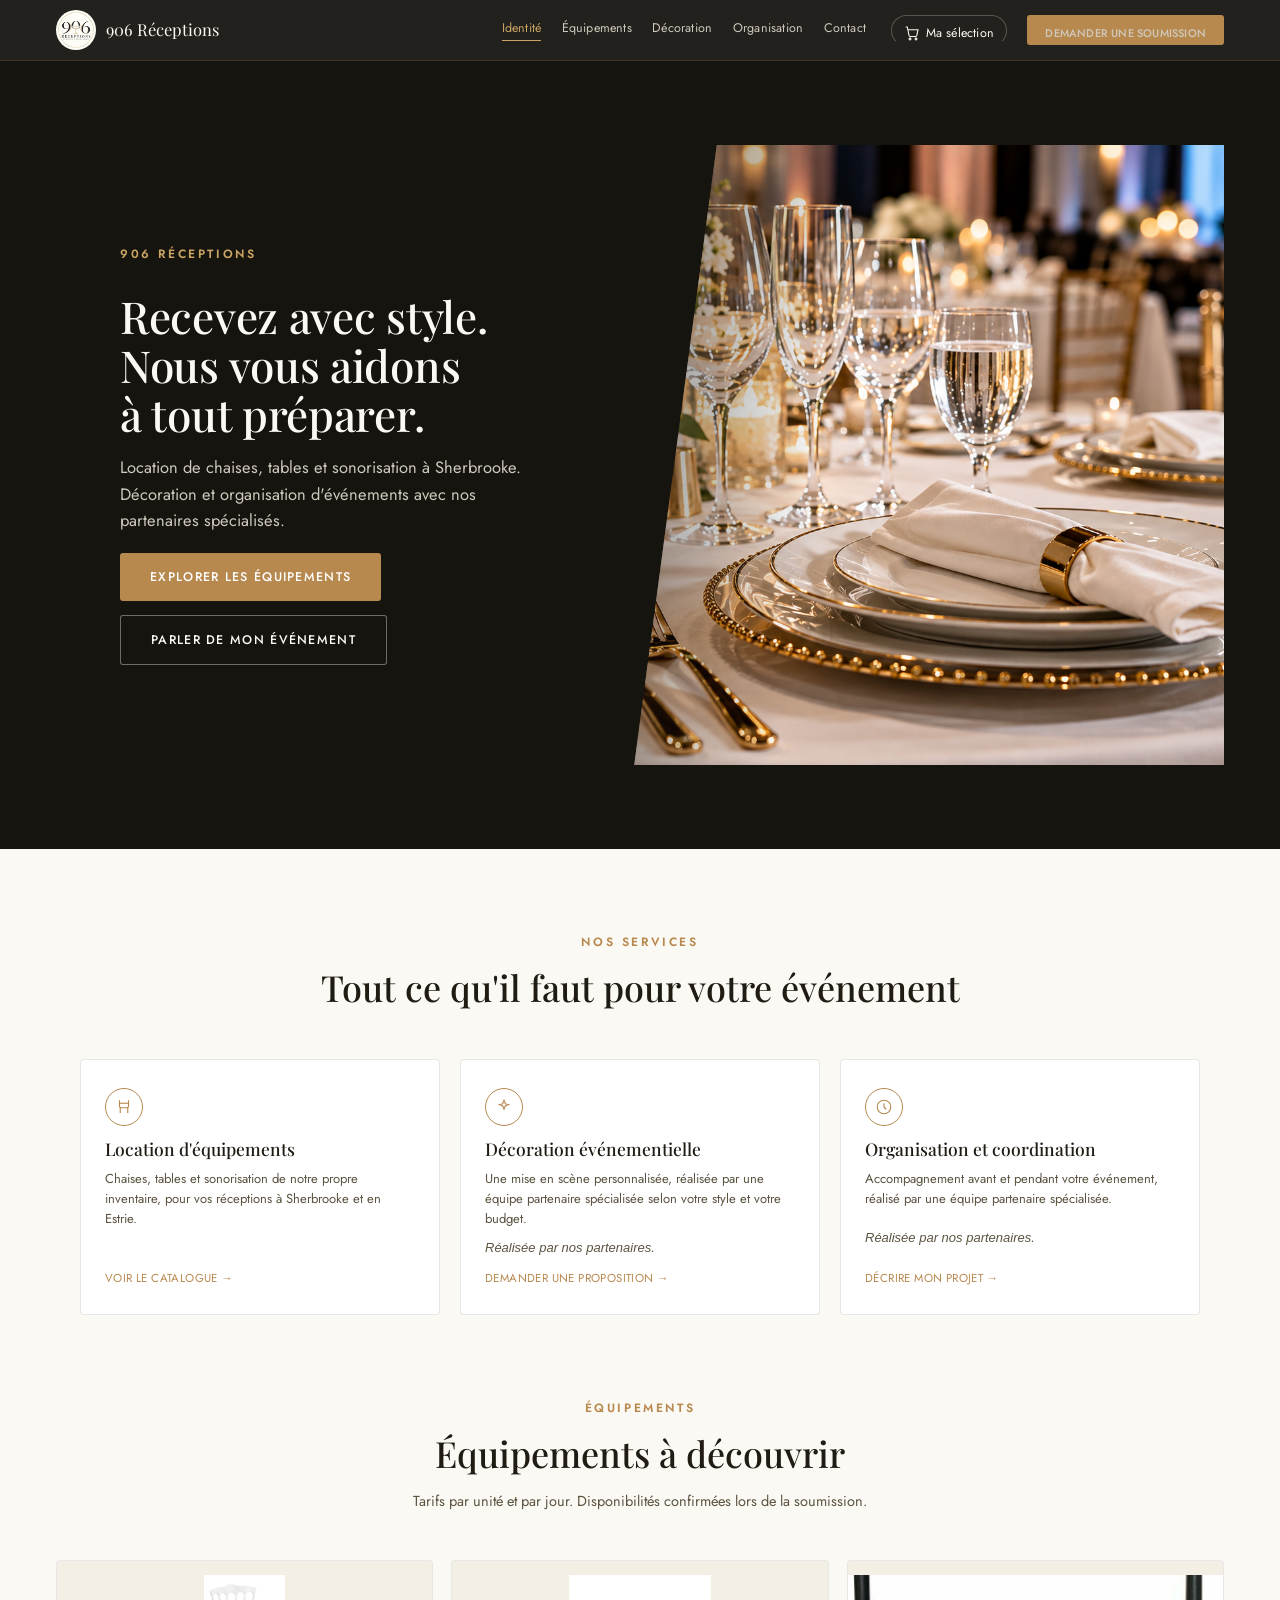
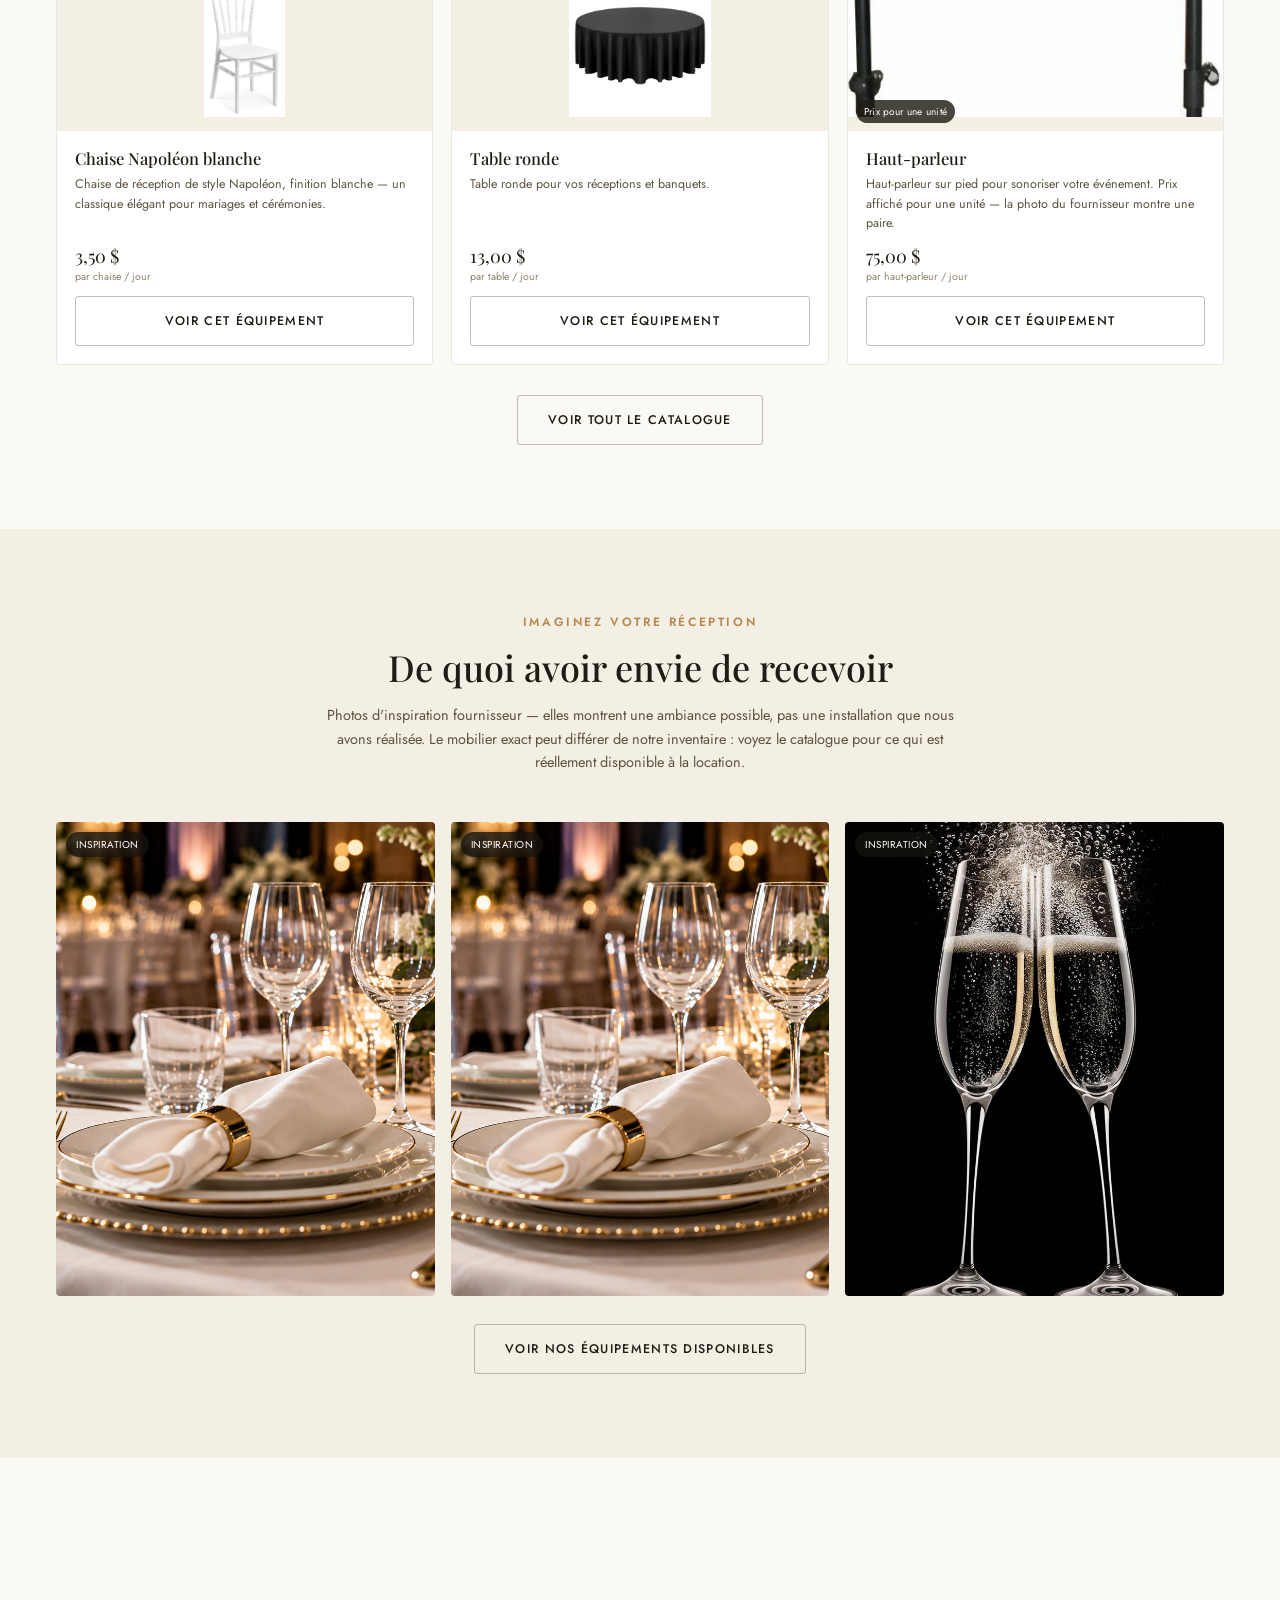
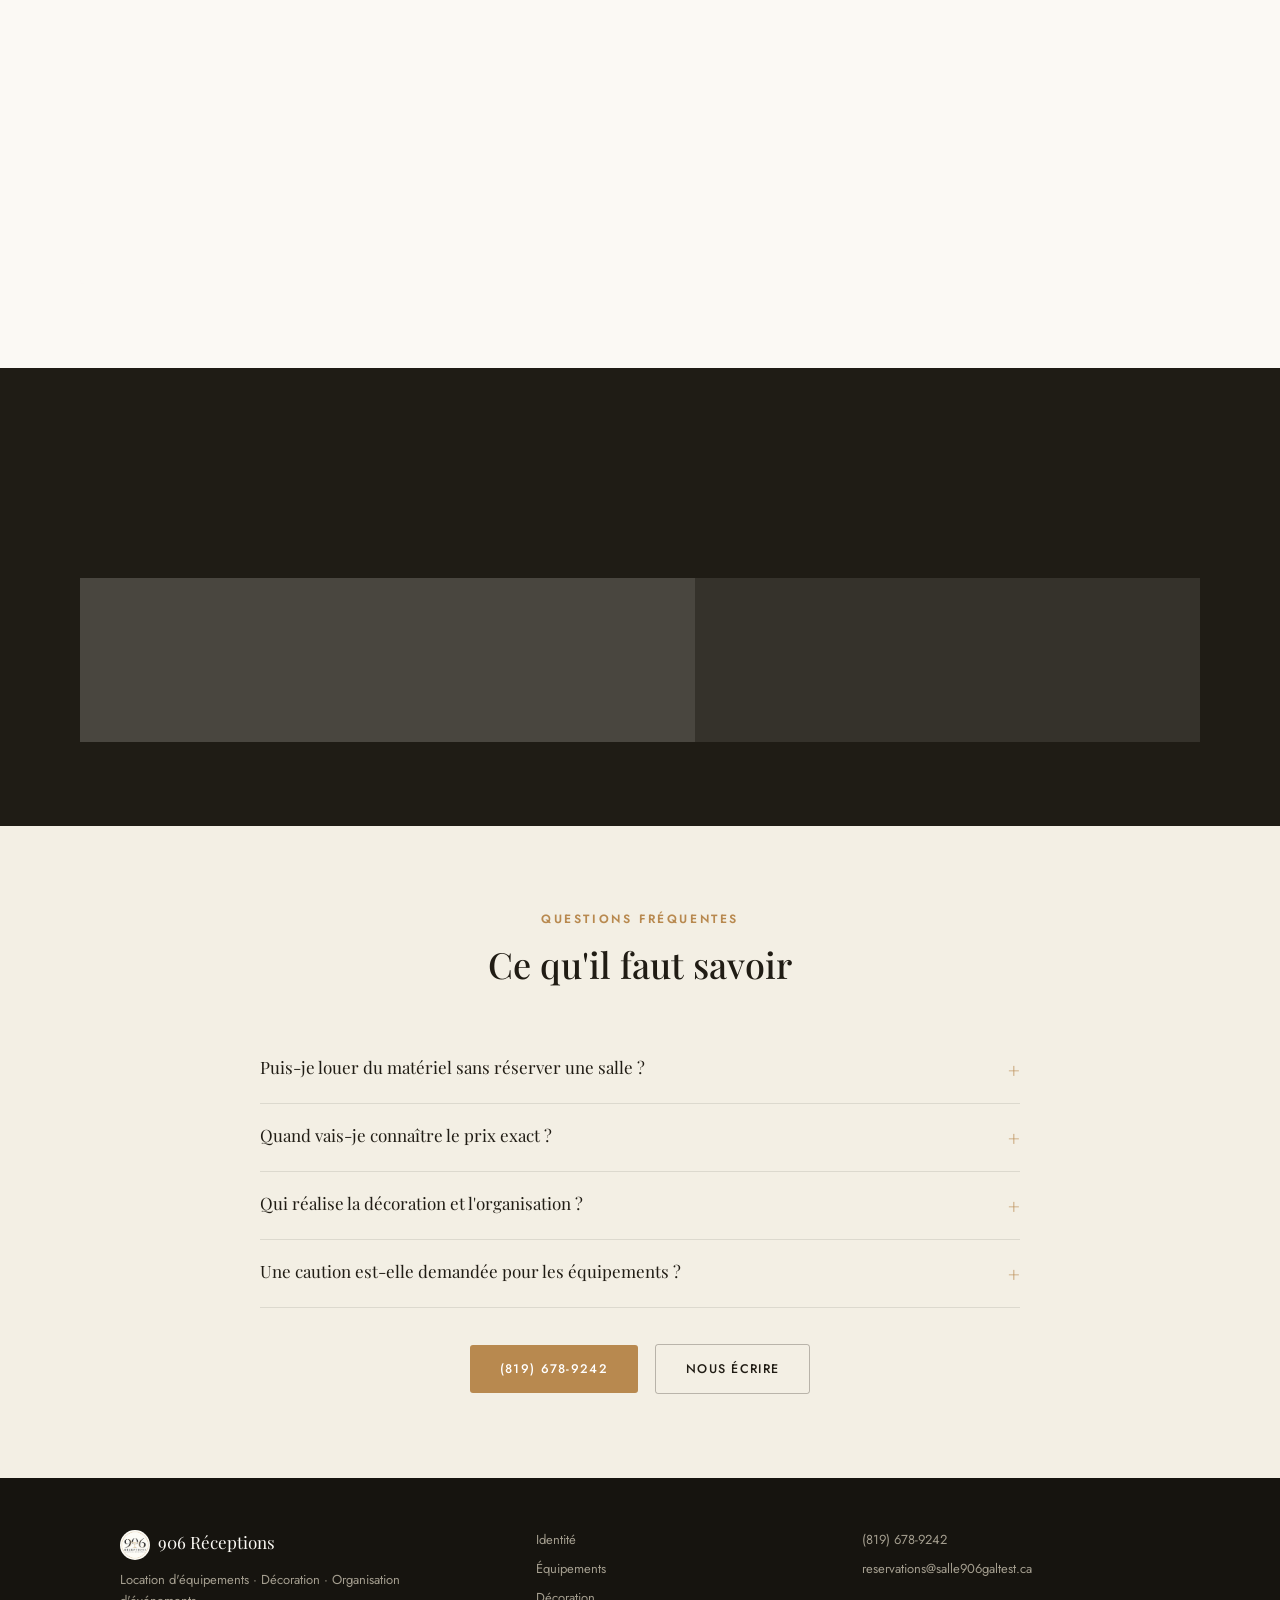
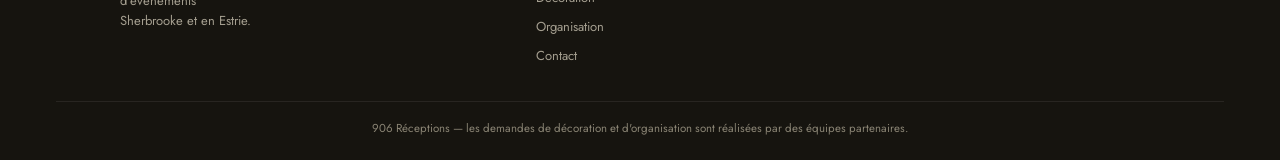
==== commit e0cc790e: "rebrand: 906 Réceptions, site plus lumineux, catalogue ameliore, section Imaginez votre reception - " ====
--- a/index.html
+++ b/index.html
@@ -3,17 +3,17 @@
 <head>
 <meta charset="utf-8">
 <meta name="viewport" content="width=device-width, initial-scale=1">
-<title>Location d'équipements événementiels à Sherbrooke | Location d'évènement Sherbrooke</title>
-<meta name="description" content="Chaises, tables et équipements de sonorisation à louer à Sherbrooke. Décoration et organisation d'événement avec nos équipes partenaires. Demandez une soumission gratuite.">
-<link rel="canonical" href="https://locationevenementsherbrooke.ca/">
+<title>Location d'équipements événementiels à Sherbrooke | 906 Réceptions</title>
+<meta name="description" content="Chaises, tables et équipements de sonorisation à louer à Sherbrooke et en Estrie. Décoration et organisation d'événement avec nos équipes partenaires. Demandez une soumission gratuite.">
+<link rel="canonical" href="https://glittering-cocada-9d4d8d.netlify.app/">
 <meta property="og:type" content="website">
-<meta property="og:title" content="Location d'évènement Sherbrooke">
+<meta property="og:title" content="906 Réceptions">
 <meta property="og:description" content="Location de chaises, tables et sonorisation à Sherbrooke — décoration et organisation avec nos partenaires.">
-<meta property="og:url" content="https://locationevenementsherbrooke.ca/">
-<meta property="og:image" content="https://locationevenementsherbrooke.ca/hero-assiettes.jpg">
+<meta property="og:url" content="https://glittering-cocada-9d4d8d.netlify.app/">
+<meta property="og:image" content="https://glittering-cocada-9d4d8d.netlify.app/hero-reception.png">
 <meta property="og:locale" content="fr_CA">
 <meta name="twitter:card" content="summary_large_image">
-<link rel="preload" as="image" href="hero-assiettes.jpg" fetchpriority="high">
+<link rel="preload" as="image" href="hero-reception.png" fetchpriority="high">
 <link rel="preconnect" href="https://fonts.googleapis.com">
 <link href="https://fonts.googleapis.com/css2?family=Playfair+Display:ital,wght@0,400;0,500;0,600;0,700;1,500&family=Jost:wght@300;400;500;600&display=swap" rel="stylesheet">
 <link rel="stylesheet" href="/shared/site-base.css">
@@ -21,82 +21,83 @@
 {
   "@context": "https://schema.org",
   "@type": "LocalBusiness",
-  "@id": "https://locationevenementsherbrooke.ca/#business",
-  "name": "Location d'évènement Sherbrooke",
-  "url": "https://locationevenementsherbrooke.ca/",
+  "@id": "https://glittering-cocada-9d4d8d.netlify.app/#business",
+  "name": "906 Réceptions",
+  "url": "https://glittering-cocada-9d4d8d.netlify.app/",
   "telephone": "+1-819-678-9242",
   "email": "reservations@salle906galtest.ca",
   "areaServed": "Sherbrooke, Estrie, Québec",
-  "description": "Location d'équipements événementiels à Sherbrooke : chaises, tables et sonorisation, décoration et organisation avec nos partenaires."
+  "description": "Location d'équipements événementiels à Sherbrooke et en Estrie : chaises, tables et sonorisation, décoration et organisation avec nos partenaires."
 }
 </script>
 <style>
-/* ---- Hero unique ---- */
+/* ---- Hero unique (photo fixe) ---- */
 .hero{position:relative;background:var(--ink);color:var(--cream)}
-.hero-grid{display:grid;grid-template-columns:minmax(0,1fr) minmax(0,1.02fr);align-items:stretch;min-height:min(74vh,640px)}
-.hero-copy{position:relative;z-index:2;display:flex;flex-direction:column;justify-content:center;gap:16px;padding:48px clamp(24px,6vw,64px);max-width:560px}
+.hero-grid{display:grid;grid-template-columns:minmax(0,1fr) minmax(0,1.02fr);align-items:stretch;min-height:min(72vh,620px)}
+.hero-copy{position:relative;z-index:2;display:flex;flex-direction:column;justify-content:center;gap:16px;padding:44px clamp(24px,6vw,64px);max-width:560px}
 .hero-copy h1{font-size:clamp(28px,3.6vw,44px);line-height:1.12;letter-spacing:-.3px}
 .hero-copy p.lead{font-size:clamp(14.5px,1.4vw,16.5px);color:var(--text-muted);line-height:1.6;max-width:460px;margin:0}
 .hero-copy .ctas{display:flex;gap:14px;flex-wrap:wrap;margin-top:4px}
-.hero-media{position:relative;min-height:380px;overflow:hidden;background:linear-gradient(145deg,#231f17 0%,#16140f 55%,#1b1710 100%)}
-.hero-carousel{position:absolute;inset:-2px -2px -2px 0;clip-path:polygon(14% 0,100% 0,100% 100%,0 100%);overflow:hidden}
-.hc-slide{position:absolute;inset:0;background-color:#1f1b12;background-repeat:no-repeat;background-position:center;background-size:cover;opacity:0;transition:opacity .9s ease}
-.hc-slide.is-active{opacity:1}
-.hc-overlay{position:absolute;inset:0;z-index:1;pointer-events:none;clip-path:polygon(14% 0,100% 0,100% 100%,0 100%);background:linear-gradient(100deg,rgba(22,20,15,.5) 0%,rgba(22,20,15,0) 34%)}
-.hc-dots{position:absolute;left:calc(14% + 18px);bottom:22px;z-index:3;display:flex;gap:9px}
-.hc-dot{width:8px;height:8px;border-radius:50%;border:1px solid rgba(246,242,234,.55);background:rgba(246,242,234,.15);padding:0;cursor:pointer;appearance:none}
-.hc-dot.is-active{background:var(--gold-soft);border-color:var(--gold-soft)}
+.hero-media{position:relative;min-height:380px;overflow:hidden;background:#16140f}
+.hero-media img{position:absolute;inset:0;width:100%;height:100%;object-fit:cover;clip-path:polygon(14% 0,100% 0,100% 100%,0 100%)}
+.hc-overlay{position:absolute;inset:0;z-index:1;pointer-events:none;clip-path:polygon(14% 0,100% 0,100% 100%,0 100%);background:linear-gradient(100deg,rgba(22,20,15,.55) 0%,rgba(22,20,15,0) 36%)}
 @media (max-width:900px){
   .hero-grid{grid-template-columns:1fr;min-height:0}
   .hero-media{order:-1;min-height:48vw;max-height:360px}
-  .hero-carousel{clip-path:none;inset:0}
+  .hero-media img{clip-path:none}
   .hc-overlay{clip-path:none;background:linear-gradient(0deg,var(--ink) 0%,rgba(22,20,15,0) 40%)}
-  .hc-dots{left:50%;transform:translateX(-50%);bottom:14px}
-  .hero-copy{padding:36px clamp(20px,6vw,40px) 42px;max-width:none}
+  .hero-copy{padding:34px clamp(20px,6vw,40px) 40px;max-width:none}
 }
 
 /* ---- Trois services ---- */
 .svc-grid{display:grid;grid-template-columns:repeat(auto-fit,minmax(250px,1fr));gap:20px;max-width:1120px;margin:0 auto}
-.svc-card{background:#fff;border:1px solid var(--line-on-cream);border-radius:4px;padding:30px 26px;display:flex;flex-direction:column;gap:10px;transition:border-color .2s,transform .2s}
+.svc-card{background:#fff;border:1px solid var(--line-on-cream);border-radius:4px;padding:28px 24px;display:flex;flex-direction:column;gap:9px;transition:border-color .2s,transform .2s}
 .svc-card:hover{border-color:var(--gold);transform:translateY(-3px)}
-.svc-ic{width:40px;height:40px;border-radius:50%;border:1px solid var(--gold);display:flex;align-items:center;justify-content:center;color:var(--gold);margin-bottom:4px}
-.svc-card h3{font-size:18px}
-.svc-card p{font-size:13.5px;color:var(--muted-on-cream);line-height:1.6;margin:0;flex-grow:1}
+.svc-ic{width:38px;height:38px;border-radius:50%;border:1px solid var(--gold);display:flex;align-items:center;justify-content:center;color:var(--gold);margin-bottom:2px}
+.svc-card h3{font-size:17.5px}
+.svc-card p{font-size:13px;color:var(--muted-on-cream);line-height:1.55;margin:0;flex-grow:1}
 .svc-partner{font-size:11px;color:var(--faint-on-cream);font-style:italic}
-.svc-link{font-size:12px;letter-spacing:.4px;text-transform:uppercase;color:var(--gold);text-decoration:none;margin-top:4px}
+.svc-link{font-size:11.5px;letter-spacing:.4px;text-transform:uppercase;color:var(--gold);text-decoration:none;margin-top:2px}
 
 /* ---- Équipements à découvrir ---- */
 .teaser-grid{display:grid;grid-template-columns:repeat(auto-fit,minmax(230px,1fr));gap:18px;max-width:1200px;margin:0 auto}
 
+/* ---- Imaginez votre réception ---- */
+.inspire-grid{display:grid;grid-template-columns:repeat(3,1fr);gap:16px;max-width:1200px;margin:0 auto}
+.inspire-card{position:relative;border-radius:4px;overflow:hidden;aspect-ratio:4/5;background:#1f1b12}
+.inspire-card img{width:100%;height:100%;object-fit:cover;display:block}
+.inspire-tag{position:absolute;top:10px;left:10px;background:rgba(22,20,15,.78);color:#fff;font-size:10px;letter-spacing:.5px;text-transform:uppercase;padding:5px 10px;border-radius:999px}
+@media (max-width:760px){ .inspire-grid{grid-template-columns:1fr 1fr} .inspire-card:first-child{grid-column:1/-1;aspect-ratio:16/9} }
+@media (max-width:460px){ .inspire-grid{grid-template-columns:1fr} .inspire-card:first-child{aspect-ratio:4/5} }
+
 /* ---- Décoration / organisation ---- */
 .companion-grid{display:grid;grid-template-columns:1fr 1fr;gap:1px;background:rgba(246,242,234,.08);max-width:1120px;margin:0 auto;border-radius:4px;overflow:hidden}
-.companion-card{position:relative;min-height:320px;display:flex;align-items:flex-end;background-color:#1f1b12;background-size:cover;background-position:center;color:#fff}
+.companion-card{position:relative;min-height:300px;display:flex;align-items:flex-end;background-color:#1f1b12;background-size:cover;background-position:center;color:#fff}
 .companion-card::after{content:'';position:absolute;inset:0;background:linear-gradient(0deg,rgba(15,14,10,.88) 0%,rgba(15,14,10,.25) 65%)}
-.companion-inner{position:relative;z-index:1;padding:30px}
+.companion-inner{position:relative;z-index:1;padding:26px}
 .companion-inner .eyebrow{color:var(--gold-soft)}
-.companion-inner h3{font-size:21px;margin-bottom:8px}
-.companion-inner p{font-size:13px;color:var(--text-dim);line-height:1.6;max-width:360px;margin:0 0 16px}
+.companion-inner h3{font-size:20px;margin-bottom:7px}
+.companion-inner p{font-size:12.5px;color:var(--text-dim);line-height:1.55;max-width:360px;margin:0 0 14px}
 @media (max-width:760px){ .companion-grid{grid-template-columns:1fr} }
 
-/* ---- Comment louer ---- */
-.steps-compact{display:grid;grid-template-columns:repeat(auto-fit,minmax(200px,1fr));gap:1px;background:rgba(246,242,234,.1);max-width:1040px;margin:0 auto}
-.steps-compact>div{background:var(--ink-2);padding:28px 24px}
-.step-num{font-family:'Playfair Display',serif;font-size:28px;color:var(--gold-soft);line-height:1;margin-bottom:10px;opacity:.9}
-.steps-compact h4{font-size:15px;margin:0 0 6px;color:var(--cream)}
-.steps-compact p{font-size:12.5px;color:var(--text-dim);line-height:1.6;margin:0}
-
-/* ---- Infos pratiques ---- */
-.logi-grid{display:grid;grid-template-columns:repeat(auto-fit,minmax(260px,1fr));gap:20px;max-width:980px;margin:0 auto}
-.logi-card{background:#fff;border:1px solid var(--line-on-cream);border-radius:3px;padding:28px 26px}
-.logi-card h3{font-size:18px;margin-bottom:10px}
-.logi-card p{font-size:13.5px;line-height:1.65;color:var(--muted-on-cream);margin:0}
+/* ---- Comment louer + logistique (fusionnés) ---- */
+.how-grid{display:grid;grid-template-columns:1.1fr .9fr;gap:1px;background:rgba(246,242,234,.1);max-width:1120px;margin:0 auto}
+.steps-compact{display:grid;grid-template-columns:repeat(3,1fr);gap:1px;background:rgba(246,242,234,.1)}
+.steps-compact>div,.logi-mini{background:var(--ink-2);padding:24px 22px}
+.step-num{font-family:'Playfair Display',serif;font-size:26px;color:var(--gold-soft);line-height:1;margin-bottom:8px;opacity:.9}
+.steps-compact h4,.logi-mini h4{font-size:14.5px;margin:0 0 5px;color:var(--cream)}
+.steps-compact p,.logi-mini p{font-size:12px;color:var(--text-dim);line-height:1.55;margin:0}
+.logi-mini{display:flex;flex-direction:column;justify-content:center;gap:14px}
+.logi-mini .li{padding-bottom:12px;border-bottom:1px solid rgba(246,242,234,.08)}
+.logi-mini .li:last-child{border:none;padding-bottom:0}
+@media (max-width:860px){ .how-grid{grid-template-columns:1fr} .steps-compact{grid-template-columns:1fr} }
 </style>
 <!-- Cloudflare Web Analytics --><script type='module' src='https://static.cloudflareinsights.com/beacon.min.js' data-cf-beacon='{"token": "15cad84627764fe2a2dea9bd195c450e"}'></script><!-- End Cloudflare Web Analytics -->
 </head>
 <body>
 <noscript>
   <div style="font-family:sans-serif;background:#16140f;color:#f6f2ea;padding:32px;max-width:900px;margin:0 auto;line-height:1.6">
-    <h1>Location d'équipements événementiels à Sherbrooke — Location d'évènement Sherbrooke</h1>
+    <h1>Location d'équipements événementiels à Sherbrooke — 906 Réceptions</h1>
     <p>Chaises, tables et sonorisation à louer à la journée, avec ramassage sur place ou livraison selon disponibilité. Décoration et organisation d'événement avec nos équipes partenaires.</p>
     <p>Contactez-nous au <a href="tel:+18196789242" style="color:#c9a463">(819) 678-9242</a> ou à <a href="mailto:reservations@salle906galtest.ca" style="color:#c9a463">reservations@salle906galtest.ca</a> pour une soumission.</p>
   </div>
@@ -104,26 +105,21 @@
 
 <nav id="site-nav"></nav>
 
-<!-- ============ HERO UNIQUE ============ -->
+<!-- ============ HERO UNIQUE — PHOTO FIXE ============ -->
 <section class="hero">
   <div class="hero-grid">
     <div class="hero-copy">
-      <div class="eyebrow">Location d'évènement Sherbrooke</div>
-      <h1>Les équipements et les bonnes équipes pour votre événement.</h1>
-      <p class="lead">Louez vos chaises, tables et équipements de sonorisation à Sherbrooke, et trouvez des partenaires pour la décoration et l'organisation de votre événement.</p>
+      <div class="eyebrow">906 Réceptions</div>
+      <h1>Recevez avec style. Nous vous aidons à tout préparer.</h1>
+      <p class="lead">Location de chaises, tables et sonorisation à Sherbrooke. Décoration et organisation d'événements avec nos partenaires spécialisés.</p>
       <div class="ctas">
         <a class="btn" href="/equipements">Explorer les équipements</a>
         <a class="btn-outline on-ink" href="/contact">Parler de mon événement</a>
       </div>
     </div>
     <div class="hero-media">
-      <div class="hero-carousel" id="hero-carousel" role="group" aria-roledescription="carrousel" aria-label="Photographies d'équipements">
-        <div class="hc-slide is-active" data-slide="0" style="background-image:url('hero-assiettes.jpg')" role="img" aria-label="Mise en place d'assiettes pour une réception"></div>
-        <div class="hc-slide" data-slide="1" style="background-image:url('hero-verres.jpg')" role="img" aria-label="Verres à pied pour une réception"></div>
-        <div class="hc-slide" data-slide="2" style="background-image:url('hero-couverts.jpg')" role="img" aria-label="Ensemble de couverts pour une réception"></div>
-      </div>
+      <img src="hero-reception.png" alt="Table de réception dressée avec vaisselle, verrerie et chaises dorées" fetchpriority="high">
       <div class="hc-overlay"></div>
-      <div class="hc-dots" id="hero-carousel-dots" role="tablist" aria-label="Choisir une photographie"></div>
     </div>
   </div>
 </section>
@@ -159,20 +155,37 @@
 </section>
 
 <!-- ============ ÉQUIPEMENTS À DÉCOUVRIR ============ -->
-<section class="on-ink2">
+<section style="padding-top:0">
   <div class="section-head reveal">
     <div class="eyebrow">Équipements</div>
     <h2>Équipements à découvrir</h2>
     <p>Tarifs par unité et par jour. Disponibilités confirmées lors de la soumission.</p>
   </div>
   <div class="catalog-grid teaser-grid" id="home-catalog-teaser"></div>
-  <div style="text-align:center;margin-top:34px">
-    <a class="btn-outline on-ink" href="/equipements">Voir tout le catalogue</a>
+  <div style="text-align:center;margin-top:30px">
+    <a class="btn-outline" href="/equipements">Voir tout le catalogue</a>
+  </div>
+</section>
+
+<!-- ============ IMAGINEZ VOTRE RÉCEPTION ============ -->
+<section style="background:var(--cream-2)">
+  <div class="section-head reveal">
+    <div class="eyebrow">Imaginez votre réception</div>
+    <h2>De quoi avoir envie de recevoir</h2>
+    <p>Photos d'inspiration fournisseur — elles montrent une ambiance possible, pas une installation que nous avons réalisée. Le mobilier exact peut différer de notre inventaire : voyez le catalogue pour ce qui est réellement disponible à la location.</p>
+  </div>
+  <div class="inspire-grid">
+    <div class="inspire-card reveal"><span class="inspire-tag">Inspiration</span><img src="inspiration-table-doree.png" alt="Table de réception dressée avec chaises claires, vaisselle dorée et fleurs blanches — photo d'inspiration" loading="lazy"></div>
+    <div class="inspire-card reveal reveal-delay-1"><span class="inspire-tag">Inspiration</span><img src="ambiance-table-doree.png" alt="Ambiance de table dorée pour une réception — photo d'inspiration" loading="lazy"></div>
+    <div class="inspire-card reveal reveal-delay-2"><span class="inspire-tag">Inspiration</span><img src="hero-verres.jpg" alt="Coupe de champagne entrechoquée — photo d'inspiration" loading="lazy"></div>
+  </div>
+  <div style="text-align:center;margin-top:28px">
+    <a class="btn-outline" href="/equipements">Voir nos équipements disponibles</a>
   </div>
 </section>
 
 <!-- ============ DÉCORATION & ORGANISATION ============ -->
-<section>
+<section style="padding-top:0">
   <div class="section-head reveal">
     <div class="eyebrow">Décoration et accompagnement</div>
     <h2>Préparé par nos équipes partenaires</h2>
@@ -197,41 +210,27 @@
   </div>
 </section>
 
-<!-- ============ COMMENT LOUER ============ -->
+<!-- ============ COMMENT LOUER + LOGISTIQUE ============ -->
 <section class="on-ink2">
   <div class="section-head reveal">
     <div class="eyebrow">Le processus</div>
     <h2>Comment louer</h2>
   </div>
-  <div class="steps-compact">
-    <div class="reveal"><div class="step-num">01</div><h4>Sélectionnez vos équipements</h4><p>Parcourez le catalogue et ajoutez-les à votre demande.</p></div>
-    <div class="reveal reveal-delay-1"><div class="step-num">02</div><h4>Indiquez vos dates et besoins</h4><p>Dates, ramassage ou livraison, décoration ou organisation si souhaité.</p></div>
-    <div class="reveal reveal-delay-2"><div class="step-num">03</div><h4>Recevez votre soumission</h4><p>Notre équipe vérifie la disponibilité réelle et confirme le prix.</p></div>
-  </div>
-</section>
-
-<!-- ============ INFOS PRATIQUES ============ -->
-<section id="infos-pratiques">
-  <div class="section-head reveal">
-    <div class="eyebrow">Logistique</div>
-    <h2>Ramassage ou livraison</h2>
-  </div>
-  <div class="logi-grid">
-    <div class="logi-card reveal">
-      <div class="eyebrow">Option 1</div>
-      <h3>Ramassage sur place</h3>
-      <p>Vous sélectionnez une date et une plage horaire souhaitée dans votre demande — elle vous est confirmée par notre équipe avant votre location.</p>
-    </div>
-    <div class="logi-card reveal reveal-delay-1">
-      <div class="eyebrow">Option 2</div>
-      <h3>Livraison</h3>
-      <p>Vous indiquez votre adresse dans la demande. Les frais de livraison et les disponibilités logistiques vous sont confirmés selon votre emplacement.</p>
+  <div class="how-grid">
+    <div class="steps-compact">
+      <div class="reveal"><div class="step-num">01</div><h4>Sélectionnez</h4><p>Parcourez le catalogue et ajoutez vos équipements à votre demande.</p></div>
+      <div class="reveal reveal-delay-1"><div class="step-num">02</div><h4>Précisez</h4><p>Dates, ramassage ou livraison, décoration ou organisation si souhaité.</p></div>
+      <div class="reveal reveal-delay-2"><div class="step-num">03</div><h4>Confirmez</h4><p>Notre équipe vérifie la disponibilité réelle et confirme le prix.</p></div>
+    </div>
+    <div class="logi-mini reveal">
+      <div class="li"><h4>Ramassage sur place</h4><p>Date et plage horaire confirmées par notre équipe avant votre location.</p></div>
+      <div class="li"><h4>Livraison</h4><p>Frais et disponibilités confirmés selon votre emplacement.</p></div>
     </div>
   </div>
 </section>
 
 <!-- ============ FAQ ============ -->
-<section class="on-ink2">
+<section style="background:var(--cream-2)">
   <div class="section-head reveal">
     <div class="eyebrow">Questions fréquentes</div>
     <h2>Ce qu'il faut savoir</h2>
@@ -254,17 +253,9 @@
       <p>Selon l'équipement loué, une caution remboursable peut être applicable. Les modalités exactes vous seront communiquées dans votre soumission.</p>
     </details>
   </div>
-</section>
-
-<section>
-  <div class="cta-block reveal">
-    <div class="eyebrow">Location d'évènement Sherbrooke</div>
-    <h2 style="font-size:clamp(22px,3vw,30px)">Une question avant de faire votre demande ?</h2>
-    <p>Contactez notre équipe directement — nous répondons rapidement.</p>
-    <div style="display:flex;gap:16px;justify-content:center;flex-wrap:wrap">
-      <a class="btn" href="tel:+18196789242">(819) 678-9242</a>
-      <a class="btn-outline on-ink" href="/contact">Nous écrire</a>
-    </div>
+  <div style="text-align:center;margin-top:36px">
+    <a class="btn" href="tel:+18196789242">(819) 678-9242</a>
+    <a class="btn-outline" href="/contact" style="margin-left:12px">Nous écrire</a>
   </div>
 </section>
 
@@ -293,7 +284,7 @@
         <h3>${i.name}</h3>
         <p class="desc">${i.description}</p>
         <div class="eq-price-row"><span class="eq-price">${formatCAD(i.price)}<small>${i.unit}</small></span></div>
-        <a class="btn-outline" href="/equipements" style="justify-content:center;margin-top:6px">Ajouter à ma demande</a>
+        <a class="btn-outline" href="/equipements?item=${i.id}" style="justify-content:center;margin-top:6px">Voir cet équipement</a>
       </div>
     </div>`).join('');
 }
@@ -313,34 +304,6 @@
 document.getElementById('cart-float').addEventListener('click', () => {
   window.location.href = '/equipements#cart-section';
 });
-
-const HERO_INTERVAL_MS = 5000;
-let heroSlideIndex = 0;
-let heroTimer = null;
-function initHeroCarousel(){
-  const track = document.getElementById('hero-carousel');
-  const dotsEl = document.getElementById('hero-carousel-dots');
-  if (!track || !dotsEl) return;
-  const slides = track.querySelectorAll('.hc-slide');
-  if (slides.length < 2) return;
-  const reduceMotion = window.matchMedia('(prefers-reduced-motion: reduce)').matches;
-  dotsEl.innerHTML = Array.from(slides).map((_, i) =>
-    `<button type="button" class="hc-dot${i === 0 ? ' is-active' : ''}" data-dot="${i}" role="tab" aria-selected="${i === 0}" aria-label="Photographie ${i + 1} sur ${slides.length}"></button>`
-  ).join('');
-  const dots = dotsEl.querySelectorAll('.hc-dot');
-  function goTo(i){
-    slides[heroSlideIndex].classList.remove('is-active'); dots[heroSlideIndex].classList.remove('is-active');
-    heroSlideIndex = i;
-    slides[heroSlideIndex].classList.add('is-active'); dots[heroSlideIndex].classList.add('is-active');
-  }
-  function next(){ goTo((heroSlideIndex + 1) % slides.length); }
-  function stopAuto(){ if (heroTimer){ clearInterval(heroTimer); heroTimer = null; } }
-  function startAuto(){ if (reduceMotion) return; stopAuto(); heroTimer = setInterval(next, HERO_INTERVAL_MS); }
-  dots.forEach(btn => btn.addEventListener('click', () => { goTo(parseInt(btn.dataset.dot, 10)); startAuto(); }));
-  dotsEl.addEventListener('mouseenter', stopAuto);
-  dotsEl.addEventListener('mouseleave', startAuto);
-  startAuto();
-}
 
 function initReveal(){
   const els = document.querySelectorAll('.reveal:not(.is-visible)');
@@ -354,7 +317,6 @@
 renderSiteChrome('accueil');
 renderHomeTeaser();
 renderCartFloat();
-initHeroCarousel();
 initReveal();
 </script>
 </body>
--- a/shared/site-base.css
+++ b/shared/site-base.css
@@ -57,9 +57,10 @@
 }
 
 /* ============ NAV COMMUNE ============ */
-nav{position:sticky;top:0;z-index:100;display:flex;align-items:center;justify-content:space-between;gap:18px;padding:14px clamp(20px,5vw,56px);background:rgba(22,20,15,.94);backdrop-filter:blur(12px);border-bottom:1px solid var(--line)}
-.logo{font-family:'Playfair Display',serif;font-size:17px;line-height:1.25;color:var(--cream);text-decoration:none;max-width:210px;flex-shrink:0}
-.logo b{display:block;color:var(--gold-soft);font-style:italic;font-weight:500;font-size:18px}
+nav{position:sticky;top:0;z-index:100;display:flex;align-items:center;justify-content:space-between;gap:18px;padding:10px clamp(20px,5vw,56px);background:rgba(22,20,15,.94);backdrop-filter:blur(12px);border-bottom:1px solid var(--line)}
+.logo{display:flex;align-items:center;gap:10px;font-family:'Playfair Display',serif;font-size:16.5px;line-height:1.2;color:var(--cream);text-decoration:none;flex-shrink:0;white-space:nowrap}
+.logo-mark{width:40px;height:40px;border-radius:50%;object-fit:cover;flex-shrink:0}
+.footer-logo-mark{width:30px;height:30px;border-radius:50%;object-fit:cover;vertical-align:middle;margin-right:8px}
 .nav-toggle{display:none;flex-direction:column;justify-content:center;gap:4px;background:none;border:none;cursor:pointer;padding:8px;margin-left:auto}
 .nav-toggle span{width:20px;height:1.5px;background:var(--cream);display:block}
 .nav-links{display:flex;align-items:center;gap:clamp(10px,1.6vw,22px);flex-wrap:nowrap;font-size:12.5px}
@@ -146,9 +147,9 @@
 .catalog-grid{display:grid;grid-template-columns:repeat(auto-fit,minmax(248px,1fr));gap:20px;max-width:1200px;margin:0 auto}
 .eq-card{background:#fff;border:1px solid var(--line-on-cream);display:flex;flex-direction:column;border-radius:4px;overflow:hidden;transition:border-color .2s,box-shadow .2s}
 .eq-card:hover{border-color:var(--gold);box-shadow:0 10px 24px -14px rgba(32,28,20,.25)}
-.eq-photo{aspect-ratio:1/1;max-height:190px;background:linear-gradient(145deg,#efe8db,#e5ddc9);display:flex;flex-direction:column;align-items:center;justify-content:center;gap:6px;color:#9a8f73;font-size:11.5px;text-align:center;overflow:hidden;position:relative}
-.eq-photo img{width:100%;height:100%;object-fit:cover;display:block}
-.eq-photo img.crop-left{width:210%;max-width:none;object-position:0% center}
+.eq-photo{aspect-ratio:4/3;max-height:170px;background:#f3efe4;display:flex;flex-direction:column;align-items:center;justify-content:center;gap:6px;color:#9a8f73;font-size:11.5px;text-align:center;overflow:hidden;position:relative;padding:14px}
+.eq-photo img{width:100%;height:100%;object-fit:contain;display:block}
+.eq-photo img.crop-left{width:210%;max-width:none;height:100%;object-fit:cover;object-position:0% center}
 .eq-unit-badge{position:absolute;left:8px;bottom:8px;background:rgba(32,28,20,.82);color:#fff;font-size:10px;letter-spacing:.3px;padding:4px 8px;border-radius:999px}
 .eq-body{padding:16px 18px 18px;display:flex;flex-direction:column;gap:6px;flex-grow:1}
 .eq-cat{font-size:10px;letter-spacing:.07em;text-transform:uppercase;color:var(--gold);font-weight:700}
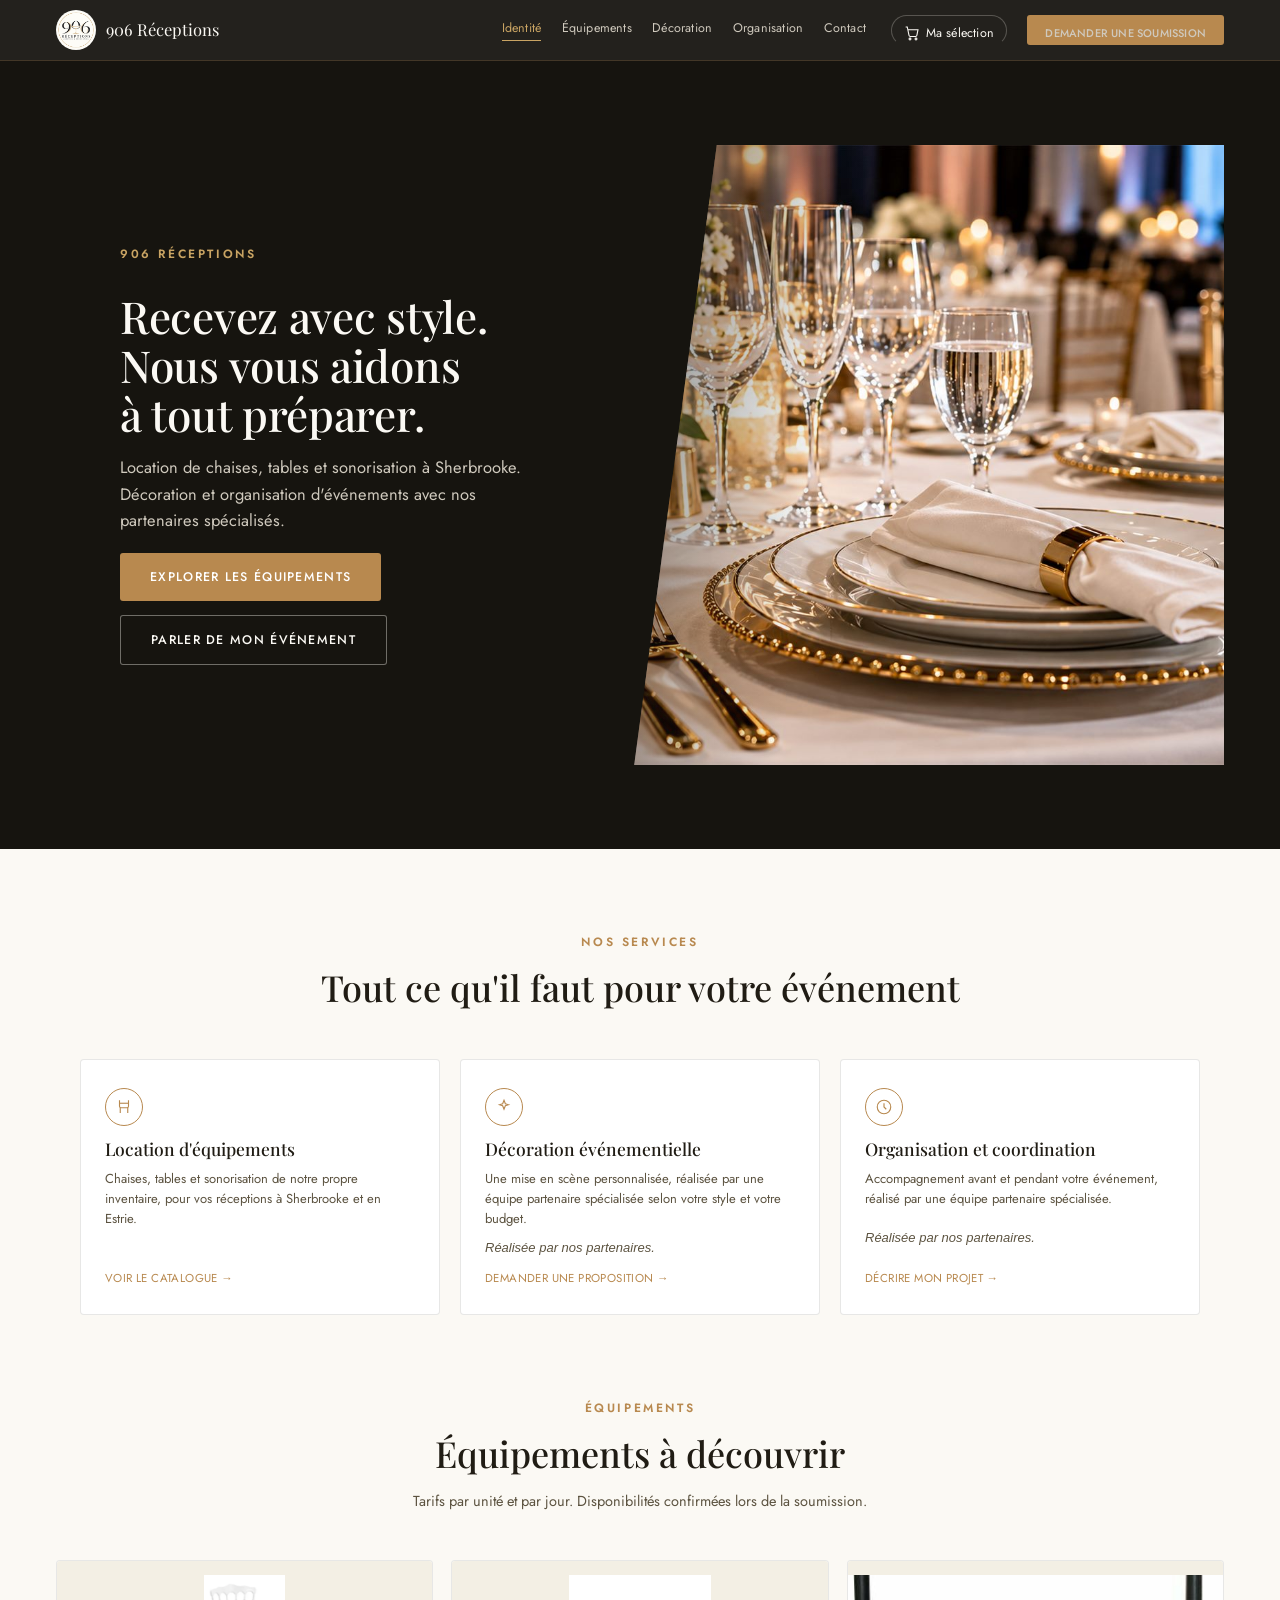
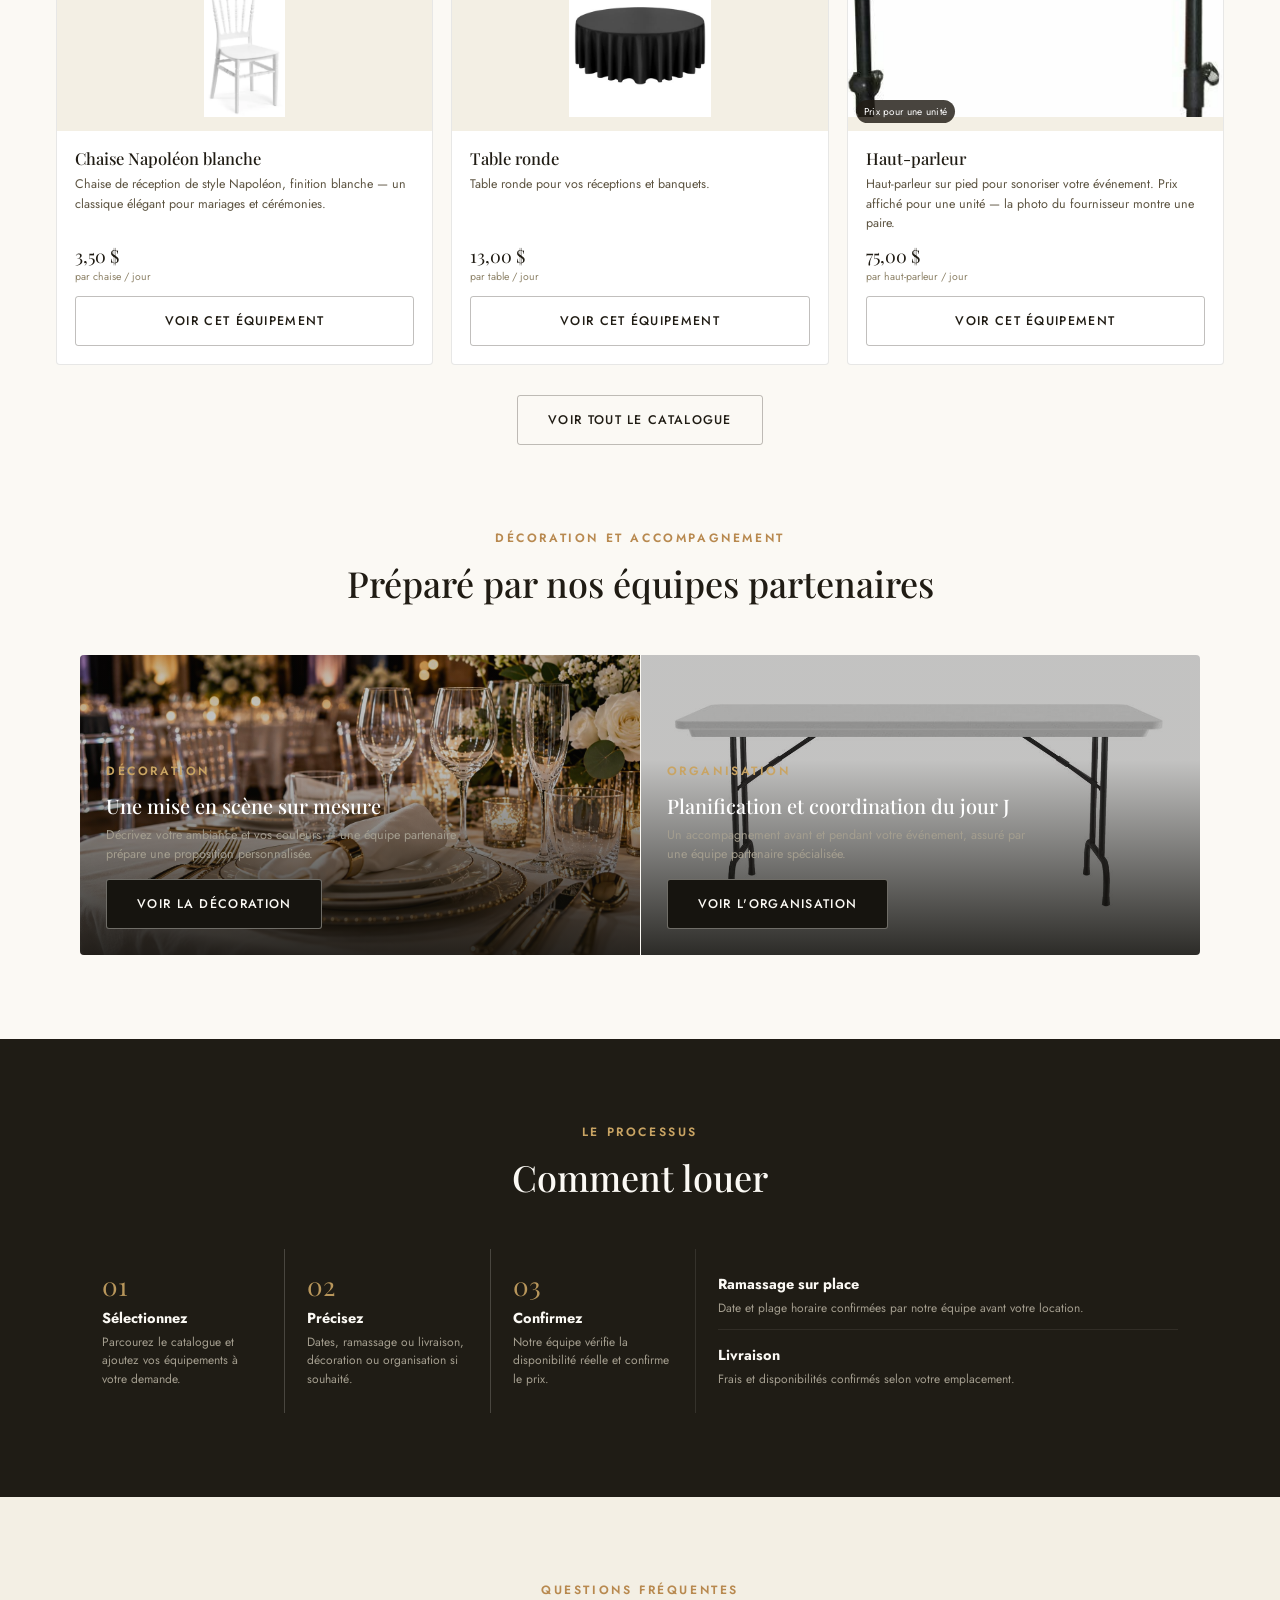
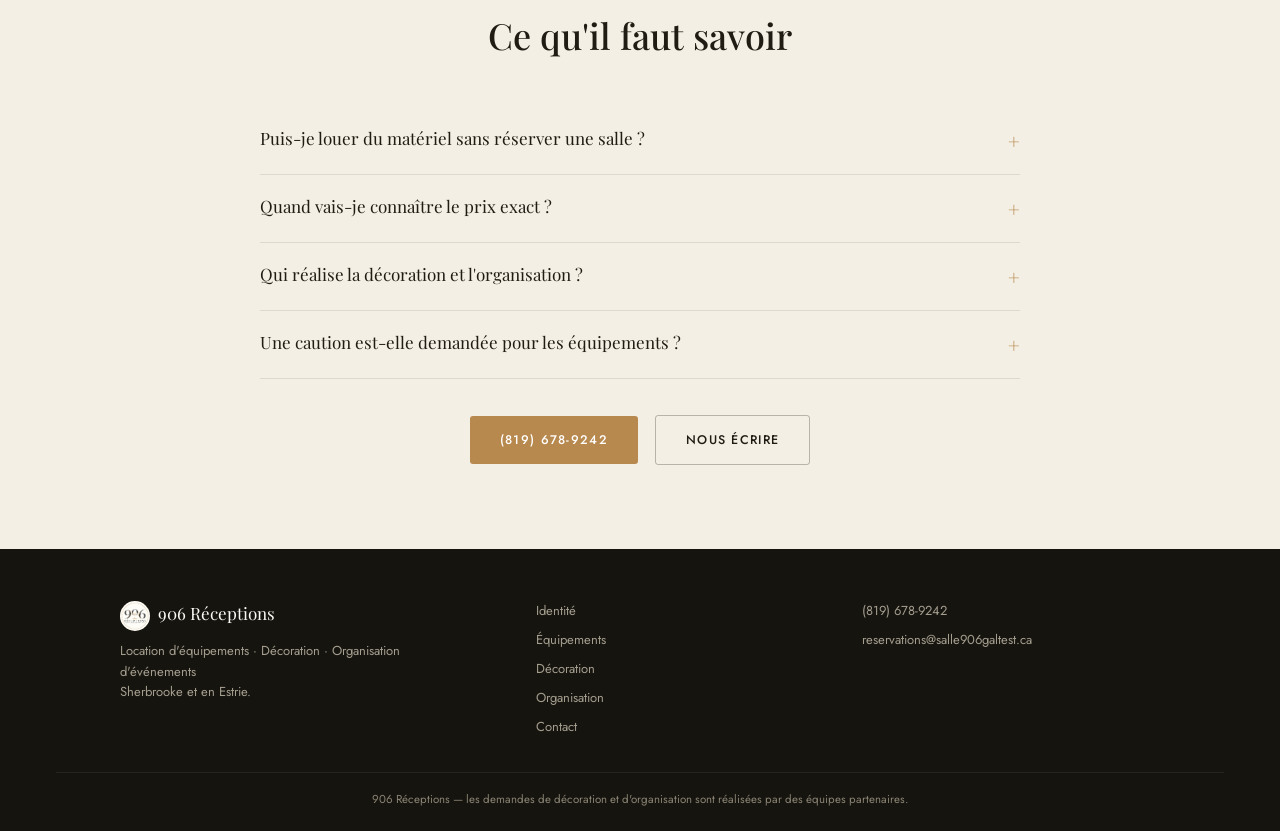
==== commit 171e5552: "fix: optimise les images lourdes, retire la section Imaginez votre reception (mobilier non conforme " ====
--- a/index.html
+++ b/index.html
@@ -10,10 +10,10 @@
 <meta property="og:title" content="906 Réceptions">
 <meta property="og:description" content="Location de chaises, tables et sonorisation à Sherbrooke — décoration et organisation avec nos partenaires.">
 <meta property="og:url" content="https://glittering-cocada-9d4d8d.netlify.app/">
-<meta property="og:image" content="https://glittering-cocada-9d4d8d.netlify.app/hero-reception.png">
+<meta property="og:image" content="https://glittering-cocada-9d4d8d.netlify.app/hero-reception.jpg">
 <meta property="og:locale" content="fr_CA">
 <meta name="twitter:card" content="summary_large_image">
-<link rel="preload" as="image" href="hero-reception.png" fetchpriority="high">
+<link rel="preload" as="image" href="hero-reception.jpg" fetchpriority="high">
 <link rel="preconnect" href="https://fonts.googleapis.com">
 <link href="https://fonts.googleapis.com/css2?family=Playfair+Display:ital,wght@0,400;0,500;0,600;0,700;1,500&family=Jost:wght@300;400;500;600&display=swap" rel="stylesheet">
 <link rel="stylesheet" href="/shared/site-base.css">
@@ -61,14 +61,6 @@
 
 /* ---- Équipements à découvrir ---- */
 .teaser-grid{display:grid;grid-template-columns:repeat(auto-fit,minmax(230px,1fr));gap:18px;max-width:1200px;margin:0 auto}
-
-/* ---- Imaginez votre réception ---- */
-.inspire-grid{display:grid;grid-template-columns:repeat(3,1fr);gap:16px;max-width:1200px;margin:0 auto}
-.inspire-card{position:relative;border-radius:4px;overflow:hidden;aspect-ratio:4/5;background:#1f1b12}
-.inspire-card img{width:100%;height:100%;object-fit:cover;display:block}
-.inspire-tag{position:absolute;top:10px;left:10px;background:rgba(22,20,15,.78);color:#fff;font-size:10px;letter-spacing:.5px;text-transform:uppercase;padding:5px 10px;border-radius:999px}
-@media (max-width:760px){ .inspire-grid{grid-template-columns:1fr 1fr} .inspire-card:first-child{grid-column:1/-1;aspect-ratio:16/9} }
-@media (max-width:460px){ .inspire-grid{grid-template-columns:1fr} .inspire-card:first-child{aspect-ratio:4/5} }
 
 /* ---- Décoration / organisation ---- */
 .companion-grid{display:grid;grid-template-columns:1fr 1fr;gap:1px;background:rgba(246,242,234,.08);max-width:1120px;margin:0 auto;border-radius:4px;overflow:hidden}
@@ -118,7 +110,7 @@
       </div>
     </div>
     <div class="hero-media">
-      <img src="hero-reception.png" alt="Table de réception dressée avec vaisselle, verrerie et chaises dorées" fetchpriority="high">
+      <img src="hero-reception.jpg" alt="Table de réception dressée avec vaisselle, verrerie et chaises dorées" fetchpriority="high">
       <div class="hc-overlay"></div>
     </div>
   </div>
@@ -167,23 +159,6 @@
   </div>
 </section>
 
-<!-- ============ IMAGINEZ VOTRE RÉCEPTION ============ -->
-<section style="background:var(--cream-2)">
-  <div class="section-head reveal">
-    <div class="eyebrow">Imaginez votre réception</div>
-    <h2>De quoi avoir envie de recevoir</h2>
-    <p>Photos d'inspiration fournisseur — elles montrent une ambiance possible, pas une installation que nous avons réalisée. Le mobilier exact peut différer de notre inventaire : voyez le catalogue pour ce qui est réellement disponible à la location.</p>
-  </div>
-  <div class="inspire-grid">
-    <div class="inspire-card reveal"><span class="inspire-tag">Inspiration</span><img src="inspiration-table-doree.png" alt="Table de réception dressée avec chaises claires, vaisselle dorée et fleurs blanches — photo d'inspiration" loading="lazy"></div>
-    <div class="inspire-card reveal reveal-delay-1"><span class="inspire-tag">Inspiration</span><img src="ambiance-table-doree.png" alt="Ambiance de table dorée pour une réception — photo d'inspiration" loading="lazy"></div>
-    <div class="inspire-card reveal reveal-delay-2"><span class="inspire-tag">Inspiration</span><img src="hero-verres.jpg" alt="Coupe de champagne entrechoquée — photo d'inspiration" loading="lazy"></div>
-  </div>
-  <div style="text-align:center;margin-top:28px">
-    <a class="btn-outline" href="/equipements">Voir nos équipements disponibles</a>
-  </div>
-</section>
-
 <!-- ============ DÉCORATION & ORGANISATION ============ -->
 <section style="padding-top:0">
   <div class="section-head reveal">
@@ -191,7 +166,7 @@
     <h2>Préparé par nos équipes partenaires</h2>
   </div>
   <div class="companion-grid">
-    <div class="companion-card reveal" style="background-image:url('ambiance-table-doree.png')">
+    <div class="companion-card reveal" style="background-image:url('ambiance-table-doree.jpg')">
       <div class="companion-inner">
         <div class="eyebrow">Décoration</div>
         <h3>Une mise en scène sur mesure</h3>
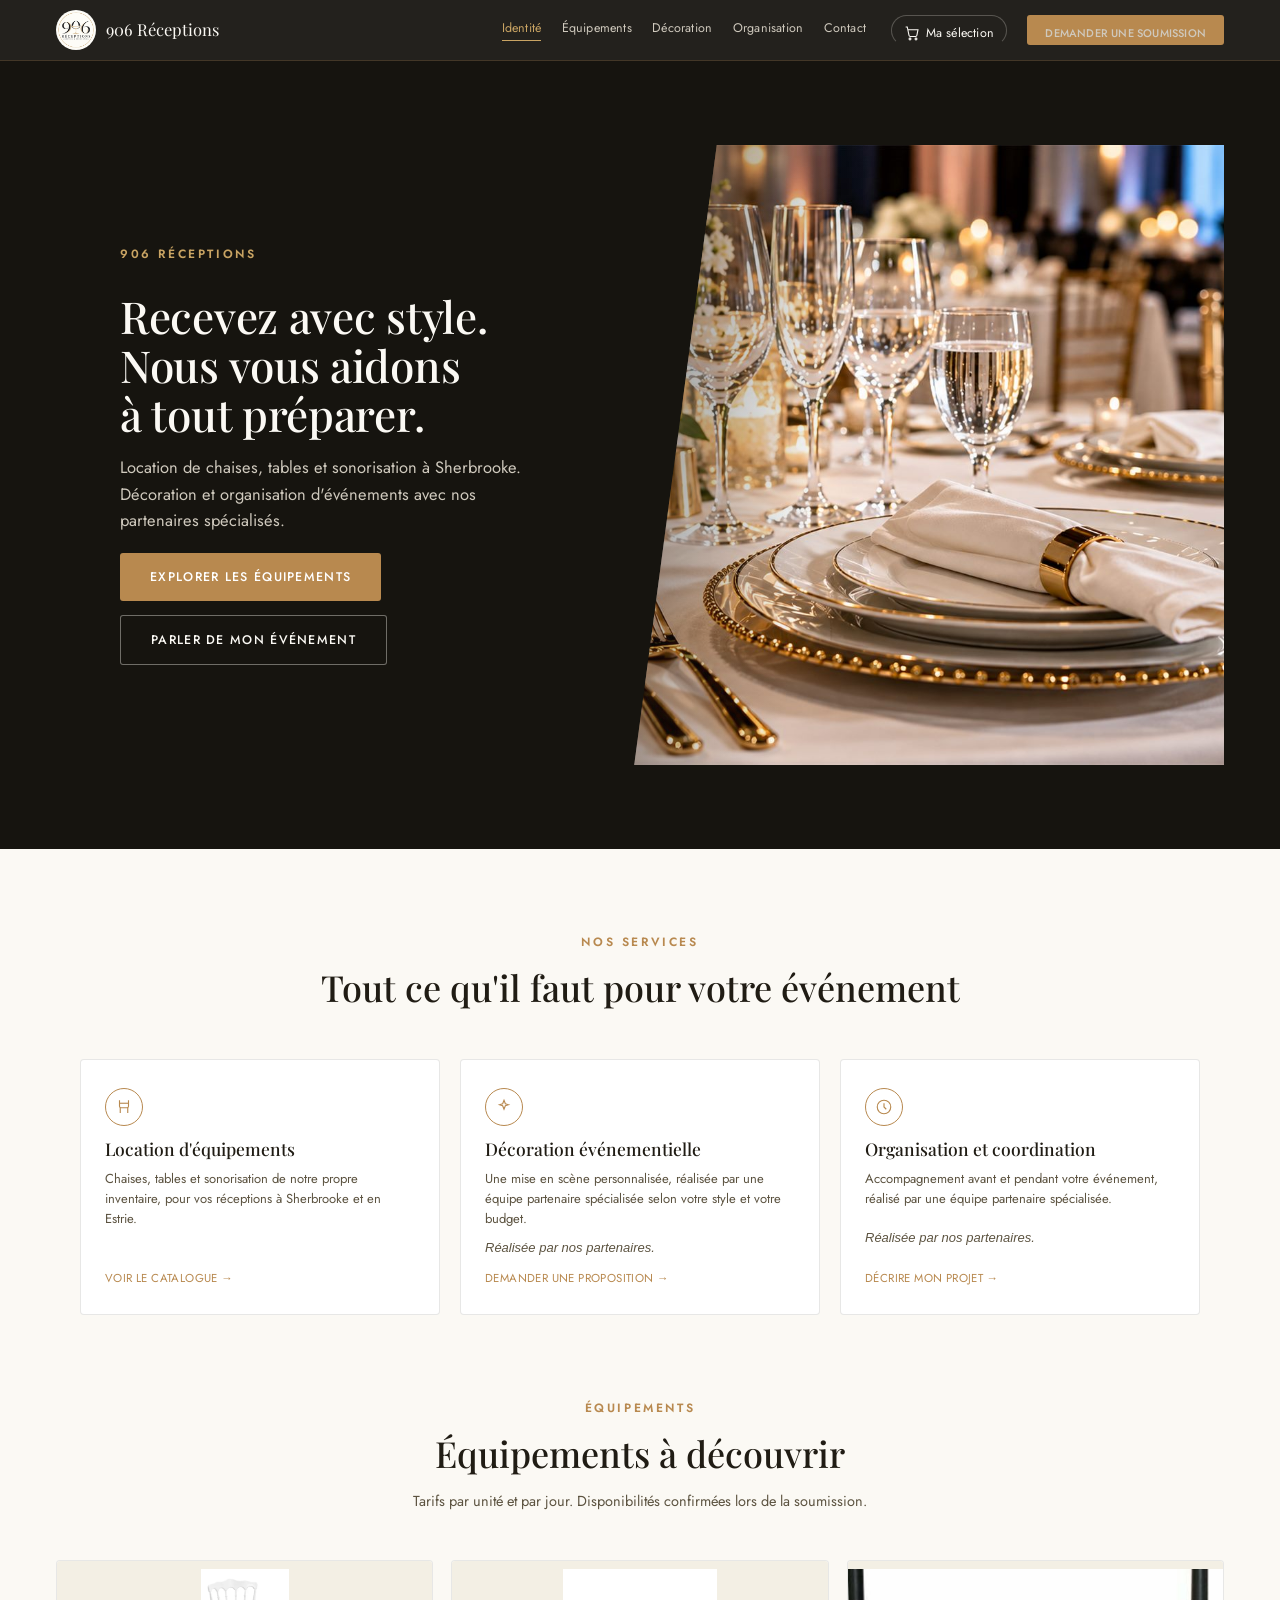
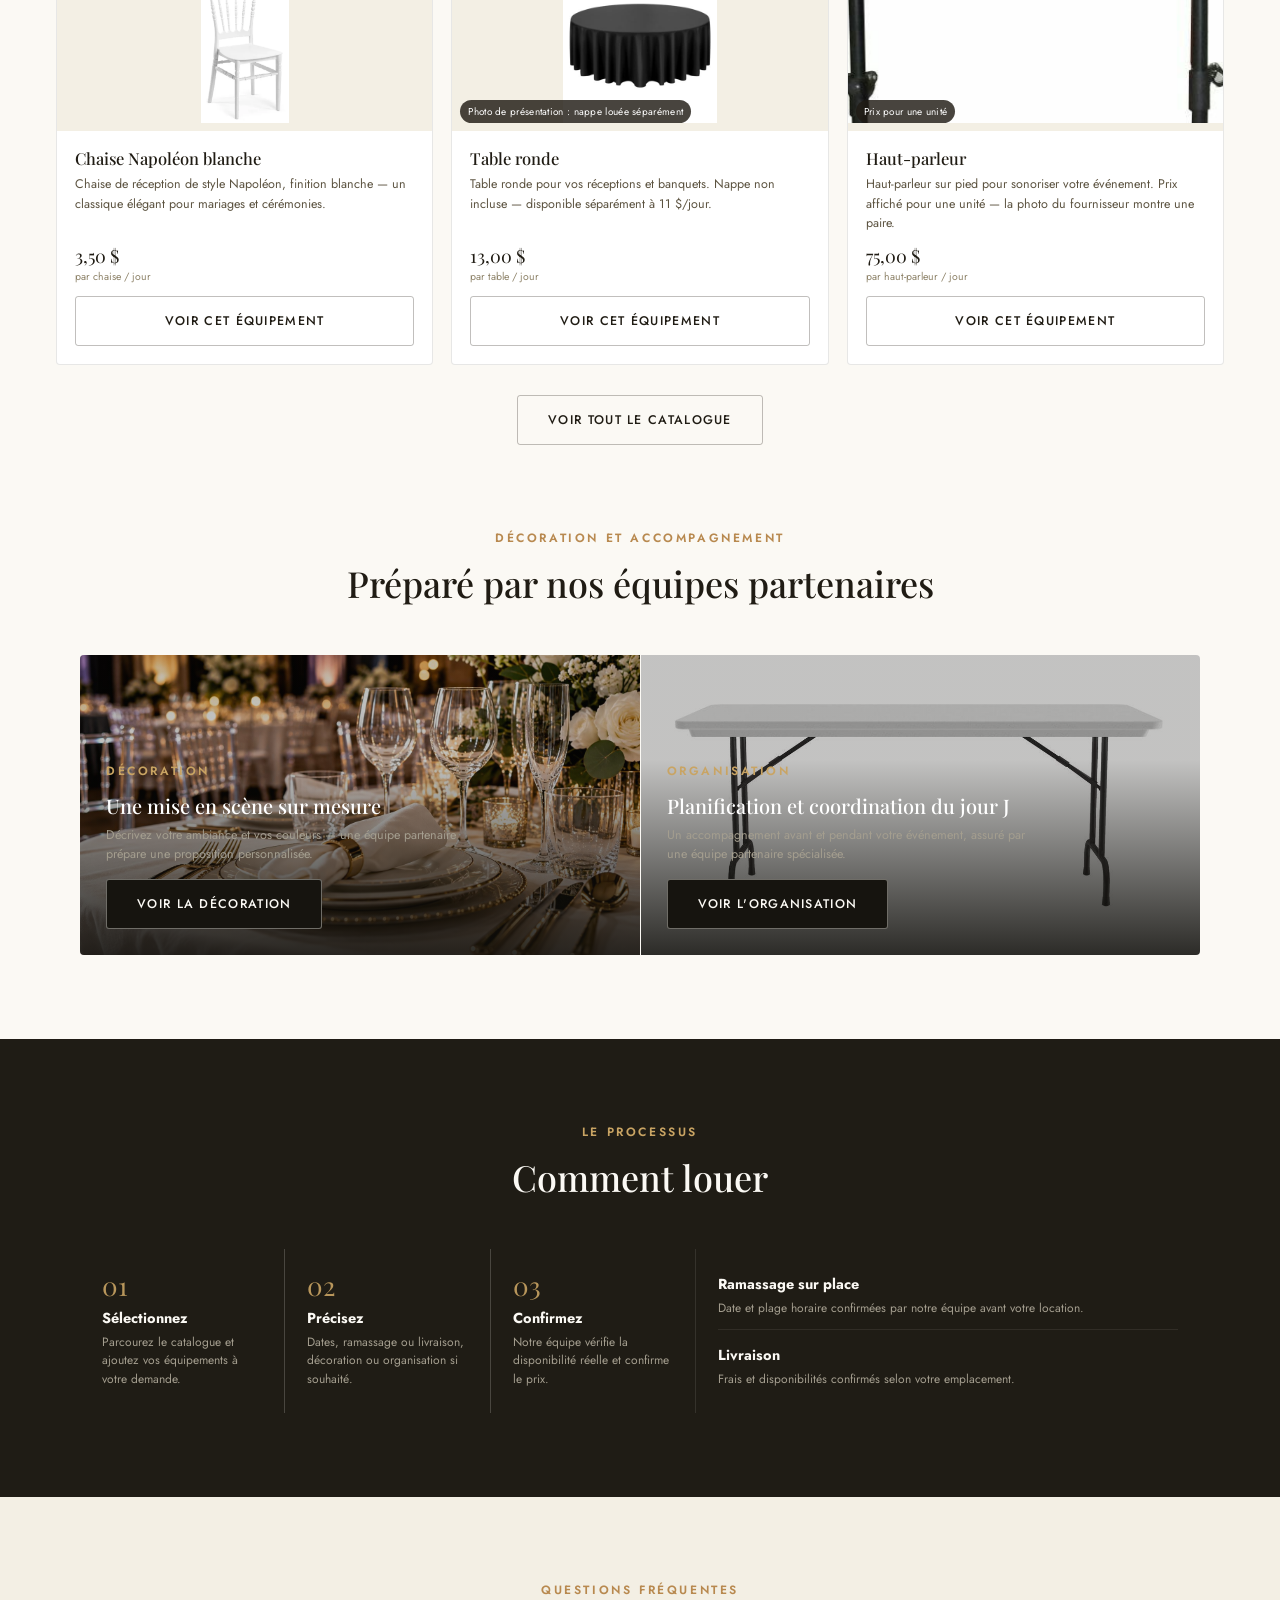
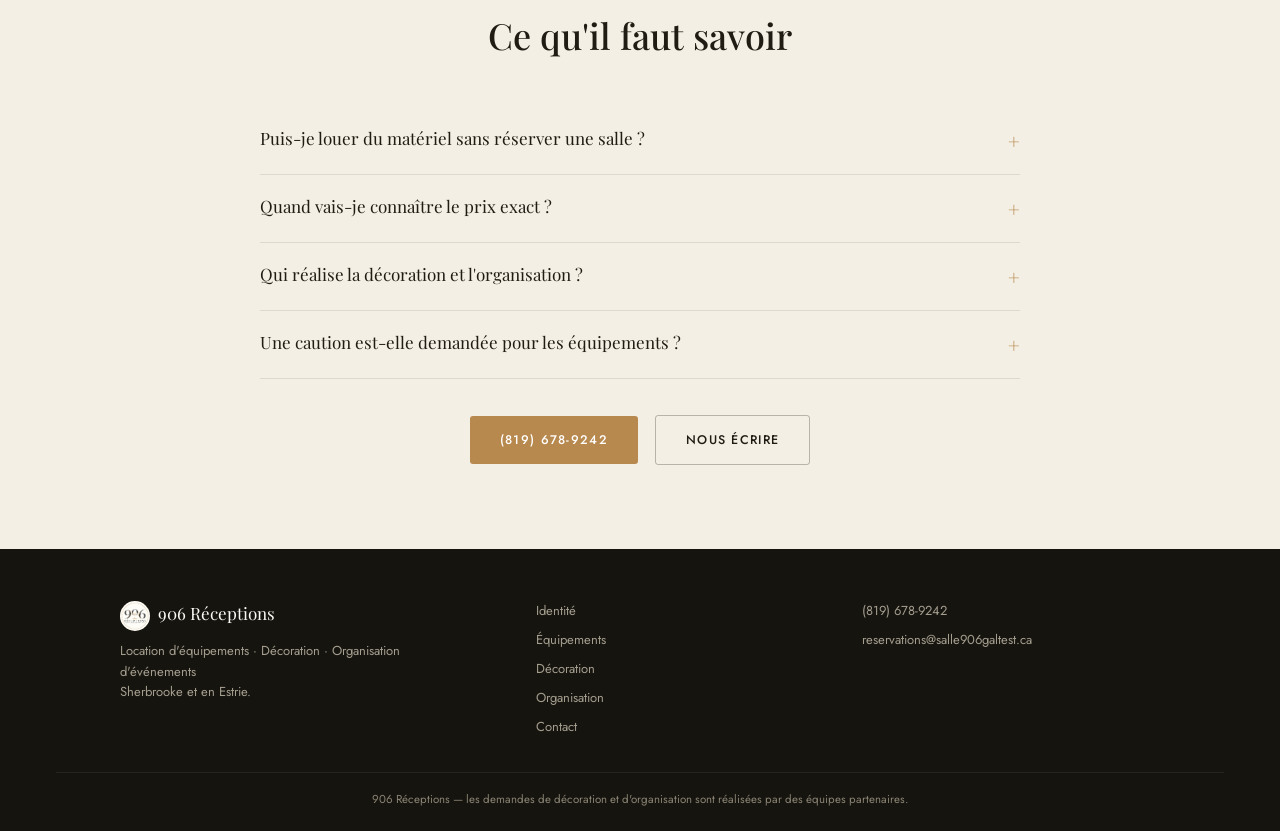
==== commit 514bdbb7: "feat: nappes vendues separement (4 couleurs), table ronde sans nappe, cadre produit uniformise - Tab" ====
--- a/index.html
+++ b/index.html
@@ -253,7 +253,7 @@
     <div class="eq-card">
       <div class="eq-photo">
         <img src="${i.photo}" alt="${i.name}" loading="lazy" class="${i.photoCropLeft ? 'crop-left' : ''}" onerror="this.style.display='none'">
-        ${i.unitBadge ? '<span class="eq-unit-badge">Prix pour une unité</span>' : ''}
+        ${i.photoNote ? `<span class="eq-unit-badge">${i.photoNote}</span>` : ''}
       </div>
       <div class="eq-body">
         <h3>${i.name}</h3>
--- a/shared/site-base.css
+++ b/shared/site-base.css
@@ -147,7 +147,7 @@
 .catalog-grid{display:grid;grid-template-columns:repeat(auto-fit,minmax(248px,1fr));gap:20px;max-width:1200px;margin:0 auto}
 .eq-card{background:#fff;border:1px solid var(--line-on-cream);display:flex;flex-direction:column;border-radius:4px;overflow:hidden;transition:border-color .2s,box-shadow .2s}
 .eq-card:hover{border-color:var(--gold);box-shadow:0 10px 24px -14px rgba(32,28,20,.25)}
-.eq-photo{aspect-ratio:4/3;max-height:170px;background:#f3efe4;display:flex;flex-direction:column;align-items:center;justify-content:center;gap:6px;color:#9a8f73;font-size:11.5px;text-align:center;overflow:hidden;position:relative;padding:14px}
+.eq-photo{aspect-ratio:4/3;max-height:170px;background:#f3efe4;display:flex;flex-direction:column;align-items:center;justify-content:center;gap:6px;color:#9a8f73;font-size:11.5px;text-align:center;overflow:hidden;position:relative;padding:8px}
 .eq-photo img{width:100%;height:100%;object-fit:contain;display:block}
 .eq-photo img.crop-left{width:210%;max-width:none;height:100%;object-fit:cover;object-position:0% center}
 .eq-unit-badge{position:absolute;left:8px;bottom:8px;background:rgba(32,28,20,.82);color:#fff;font-size:10px;letter-spacing:.3px;padding:4px 8px;border-radius:999px}
@@ -163,6 +163,11 @@
 .eq-add input[type=number]{width:56px;padding:8px;background:#fff;border:1px solid var(--line-on-cream);color:var(--ink-on-cream);border-radius:3px;font-family:'Jost',sans-serif;text-align:center}
 .eq-add .btn-outline{flex-grow:1;justify-content:center;padding:10px 14px}
 .eq-add.is-added .btn-outline{background:var(--gold);color:#fff;border-color:var(--gold)}
+.tablecloth-offer{margin-top:4px}
+.tablecloth-toggle{background:none;border:none;color:var(--gold);font-size:11.5px;letter-spacing:.2px;cursor:pointer;padding:4px 0;text-decoration:underline;font-family:'Jost',sans-serif}
+.tablecloth-panel{display:flex;gap:8px;margin-top:8px}
+.tablecloth-panel select{flex:1;padding:8px;border:1px solid var(--line-on-cream);border-radius:3px;background:#fff;color:var(--ink-on-cream);font-family:'Jost',sans-serif;font-size:12.5px}
+.tablecloth-panel input[type=number]{width:50px;padding:8px;background:#fff;border:1px solid var(--line-on-cream);color:var(--ink-on-cream);border-radius:3px;text-align:center}
 .empty-note{grid-column:1/-1;text-align:center;padding:46px 20px;color:var(--muted-on-cream)}
 
 /* ---- Filtres catalogue ---- */
